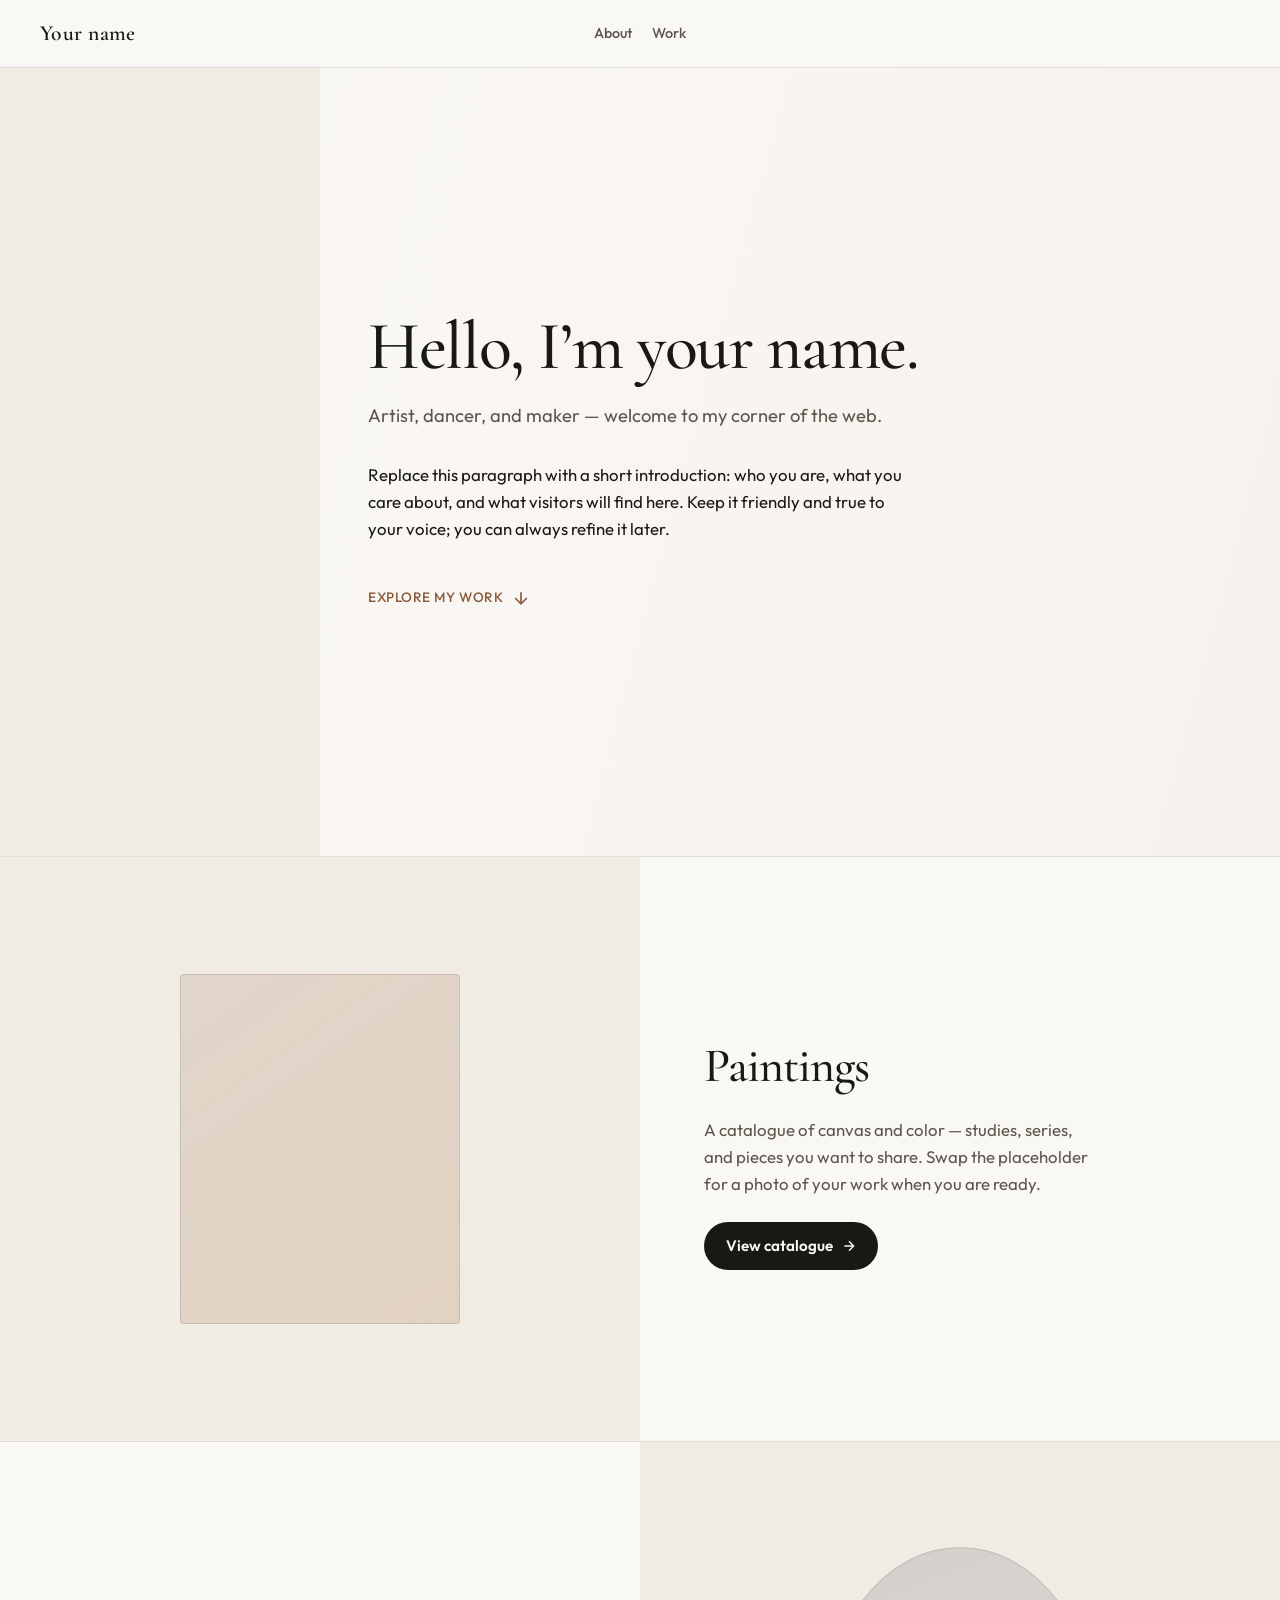
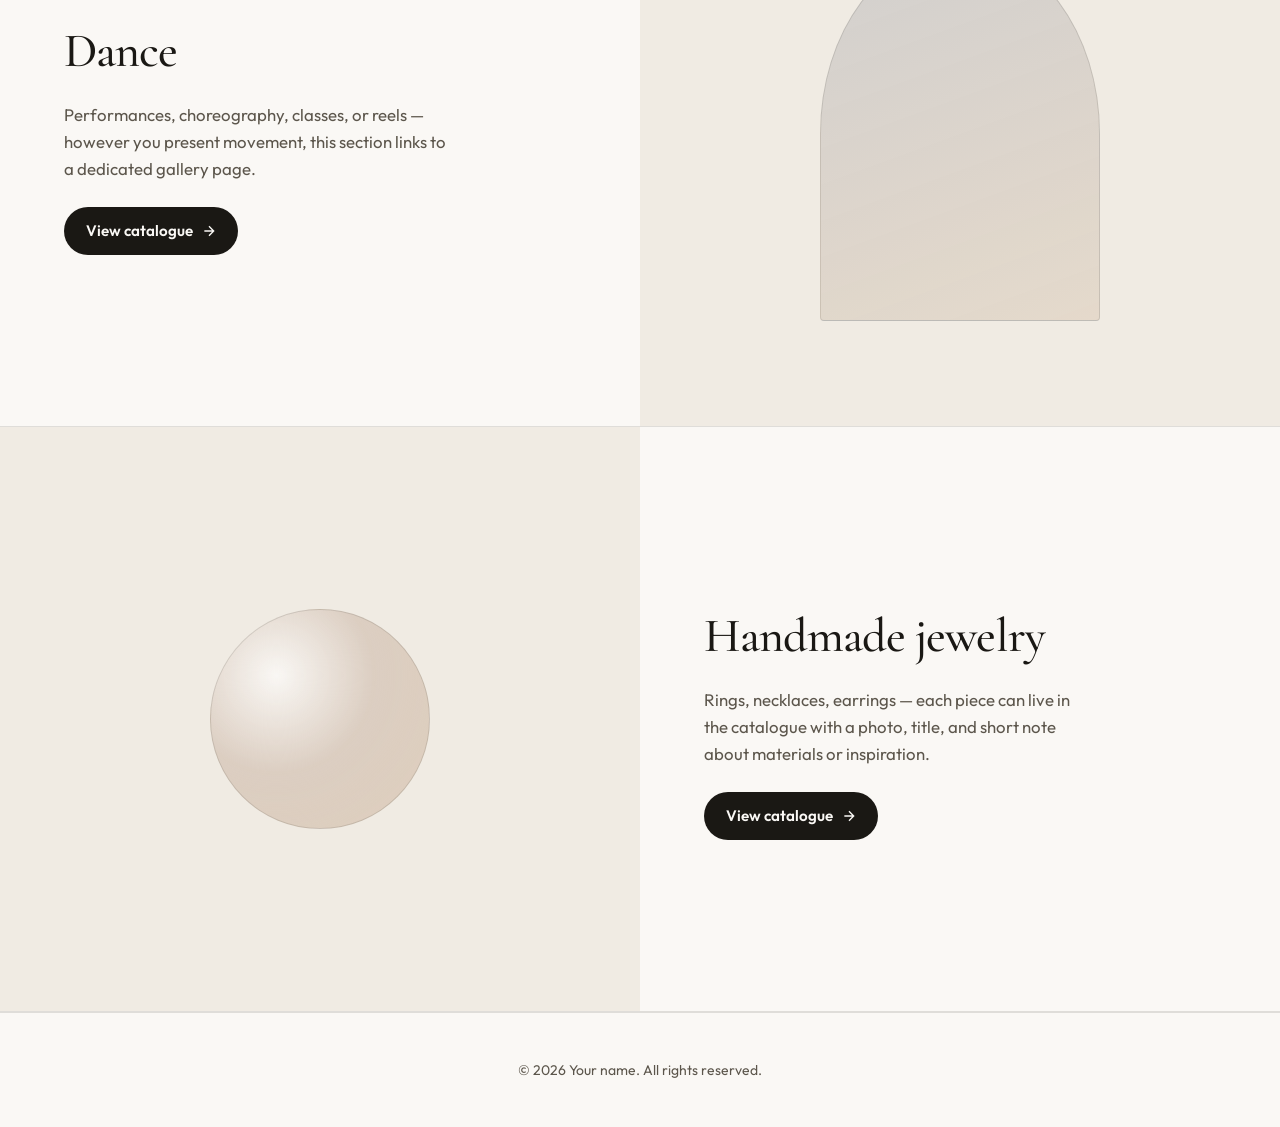
==== index.html @ 368b68f0 "Add initial CSS styles for layout and design This commit introduces a new CSS file containing founda" ====
<!DOCTYPE html>
<html lang="en">
  <head>
    <meta charset="utf-8" />
    <meta name="viewport" content="width=device-width, initial-scale=1" />
    <title>Your name — Portfolio</title>
    <link rel="preconnect" href="https://fonts.googleapis.com" />
    <link rel="preconnect" href="https://fonts.gstatic.com" crossorigin />
    <link
      href="https://fonts.googleapis.com/css2?family=Cormorant+Garamond:ital,wght@0,500;0,600;1,500&family=Outfit:wght@400;500;600&display=swap"
      rel="stylesheet"
    />
    <link rel="stylesheet" href="css/styles.css" />
  </head>
  <body>
    <header class="site-header site-header--home">
      <a class="site-logo" href="index.html">Your name</a>
      <nav class="site-nav site-nav--center" aria-label="Page sections">
        <a href="#about">About</a>
        <a href="#work">Work</a>
      </nav>
    </header>

    <main id="top">
      <section
        id="about"
        class="hero hero--split"
        aria-labelledby="hero-heading"
        style="
          --about-bg-quarter: url('images/about-quarter.png');
          --about-bg-main: url('images/about-main.jpg');
        "
      >
        <div class="hero__pane hero__pane--quarter" aria-hidden="true"></div>
        <div class="hero__pane hero__pane--main">
          <div class="hero__inner">
            <h1 id="hero-heading">Hello, I’m <span>your name</span>.</h1>
            <p class="tagline">
              Artist, dancer, and maker — welcome to my corner of the web.
            </p>
            <p class="about">
              Replace this paragraph with a short introduction: who you are, what
              you care about, and what visitors will find here. Keep it friendly
              and true to your voice; you can always refine it later.
            </p>
            <a class="scroll-hint" href="#work">
              Explore my work
              <svg viewBox="0 0 24 24" fill="none" stroke="currentColor" stroke-width="2" aria-hidden="true">
                <path d="M12 5v14M5 12l7 7 7-7" />
              </svg>
              <span class="sr-only">Scroll to work sections</span>
            </a>
          </div>
        </div>
      </section>

      <div id="work" class="work-sections">
        <section id="paintings" class="work-block work-block--paintings" aria-labelledby="paintings-heading">
          <div class="work-block__visual" aria-hidden="true">
            <div class="work-block__visual-inner">
              <div class="work-block__placeholder"></div>
            </div>
          </div>
          <div class="work-block__content">
            <h2 id="paintings-heading">Paintings</h2>
            <p>
              A catalogue of canvas and color — studies, series, and pieces you
              want to share. Swap the placeholder for a photo of your work when
              you are ready.
            </p>
            <a class="btn" href="paintings.html">
              View catalogue
              <svg viewBox="0 0 24 24" fill="none" stroke="currentColor" stroke-width="2" aria-hidden="true">
                <path d="M5 12h14M12 5l7 7-7 7" />
              </svg>
            </a>
          </div>
        </section>

        <section id="dance" class="work-block work-block--dance" aria-labelledby="dance-heading">
          <div class="work-block__visual" aria-hidden="true">
            <div class="work-block__visual-inner">
              <div class="work-block__placeholder"></div>
            </div>
          </div>
          <div class="work-block__content">
            <h2 id="dance-heading">Dance</h2>
            <p>
              Performances, choreography, classes, or reels — however you
              present movement, this section links to a dedicated gallery page.
            </p>
            <a class="btn" href="dance.html">
              View catalogue
              <svg viewBox="0 0 24 24" fill="none" stroke="currentColor" stroke-width="2" aria-hidden="true">
                <path d="M5 12h14M12 5l7 7-7 7" />
              </svg>
            </a>
          </div>
        </section>

        <section id="jewelry" class="work-block work-block--jewelry" aria-labelledby="jewelry-heading">
          <div class="work-block__visual" aria-hidden="true">
            <div class="work-block__visual-inner">
              <div class="work-block__placeholder"></div>
            </div>
          </div>
          <div class="work-block__content">
            <h2 id="jewelry-heading">Handmade jewelry</h2>
            <p>
              Rings, necklaces, earrings — each piece can live in the catalogue
              with a photo, title, and short note about materials or inspiration.
            </p>
            <a class="btn" href="jewelry.html">
              View catalogue
              <svg viewBox="0 0 24 24" fill="none" stroke="currentColor" stroke-width="2" aria-hidden="true">
                <path d="M5 12h14M12 5l7 7-7 7" />
              </svg>
            </a>
          </div>
        </section>
      </div>
    </main>

    <footer class="site-footer">
      <p>© <span id="year"></span> Your name. All rights reserved.</p>
    </footer>
    <script>
      document.getElementById("year").textContent = new Date().getFullYear();
    </script>
  </body>
</html>
---- css/styles.css ----
/* Shared presentation + catalogue styles */

:root {
  --bg: #faf8f5;
  --bg-alt: #f0ebe3;
  --ink: #1a1814;
  --ink-muted: #5c564c;
  --accent: #8b5a3c;
  --accent-soft: #c4a484;
  --line: rgba(26, 24, 20, 0.12);
  --font-display: "Cormorant Garamond", Georgia, serif;
  --font-body: "Outfit", system-ui, sans-serif;
  --space: clamp(1rem, 4vw, 2.5rem);
  --max: 72rem;
}

*,
*::before,
*::after {
  box-sizing: border-box;
}

html {
  scroll-behavior: smooth;
}

body {
  margin: 0;
  font-family: var(--font-body);
  font-size: 1.05rem;
  line-height: 1.6;
  color: var(--ink);
  background: var(--bg);
}

img {
  max-width: 100%;
  height: auto;
  display: block;
}

a {
  color: var(--accent);
  text-decoration: none;
}

a:hover {
  text-decoration: underline;
  text-underline-offset: 0.2em;
}

.sr-only {
  position: absolute;
  width: 1px;
  height: 1px;
  padding: 0;
  margin: -1px;
  overflow: hidden;
  clip: rect(0, 0, 0, 0);
  white-space: nowrap;
  border: 0;
}

/* ——— Site header ——— */
.site-header {
  position: fixed;
  top: 0;
  left: 0;
  right: 0;
  z-index: 100;
  display: flex;
  align-items: center;
  justify-content: space-between;
  padding: 1rem var(--space);
  background: rgba(250, 248, 245, 0.85);
  backdrop-filter: blur(10px);
  border-bottom: 1px solid var(--line);
}

.site-header--home {
  justify-content: flex-start;
}

.site-nav--center {
  position: absolute;
  left: 50%;
  transform: translateX(-50%);
  justify-content: center;
}

@media (max-width: 520px) {
  .site-header--home {
    flex-direction: column;
    align-items: stretch;
    gap: 0.65rem;
    padding-top: 0.85rem;
    padding-bottom: 0.85rem;
  }

  .site-header--home .site-nav--center {
    position: static;
    transform: none;
    justify-content: center;
    order: 1;
  }

  .site-header--home .site-logo {
    order: 0;
    text-align: center;
  }
}

.site-logo {
  font-family: var(--font-display);
  font-size: 1.35rem;
  font-weight: 600;
  letter-spacing: 0.02em;
  color: var(--ink);
  text-decoration: none;
}

.site-logo:hover {
  color: var(--accent);
  text-decoration: none;
}

.site-nav {
  display: flex;
  gap: 1.25rem;
  flex-wrap: wrap;
  justify-content: flex-end;
}

.site-nav a {
  font-size: 0.9rem;
  font-weight: 500;
  color: var(--ink-muted);
  text-decoration: none;
}

.site-nav a:hover {
  color: var(--accent);
  text-decoration: none;
}

#about,
#work,
#paintings,
#dance,
#jewelry {
  scroll-margin-top: 5rem;
}

/* ——— Home hero ——— */
main {
  padding-top: 4rem;
}

.hero {
  min-height: 88vh;
  display: flex;
  flex-direction: column;
  justify-content: center;
  padding: var(--space);
  max-width: var(--max);
  margin: 0 auto;
}

/* About: ¼ + ¾ split with two background images (paths set on section via --about-bg-*) */
.hero--split {
  --about-bg-quarter: none;
  --about-bg-main: none;
  max-width: none;
  margin: 0;
  padding: 0;
  min-height: 88vh;
  display: grid;
  grid-template-columns: minmax(0, 1fr) minmax(0, 3fr);
  align-items: stretch;
}

.hero__pane--quarter {
  min-height: 12rem;
  background-color: var(--bg-alt);
  background-image: var(--about-bg-quarter);
  background-size: cover;
  background-position: center;
  background-repeat: no-repeat;
}

.hero__pane--main {
  position: relative;
  min-height: 12rem;
  display: flex;
  flex-direction: column;
  justify-content: center;
  background-color: var(--bg-alt);
  background-image: var(--about-bg-main);
  background-size: cover;
  background-position: center;
  background-repeat: no-repeat;
}

.hero__pane--main::before {
  content: "";
  position: absolute;
  inset: 0;
  background: linear-gradient(
    105deg,
    rgba(250, 248, 245, 0.92) 0%,
    rgba(250, 248, 245, 0.78) 45%,
    rgba(250, 248, 245, 0.55) 100%
  );
  pointer-events: none;
}

.hero__inner {
  position: relative;
  z-index: 1;
  padding: var(--space);
  padding-left: clamp(1.25rem, 4vw, 3rem);
  padding-right: var(--space);
  max-width: 40rem;
}

.hero--split .scroll-hint {
  color: var(--accent);
}

@media (max-width: 768px) {
  .hero--split {
    grid-template-columns: 1fr;
    grid-template-rows: minmax(22vh, 200px) minmax(60vh, auto);
    min-height: auto;
  }

  .hero__pane--quarter {
    min-height: 25vh;
  }

  .hero__inner {
    padding: var(--space);
    max-width: none;
  }

  .hero__pane--main::before {
    background: rgba(250, 248, 245, 0.82);
  }
}

.hero h1 {
  font-family: var(--font-display);
  font-size: clamp(2.5rem, 8vw, 4.25rem);
  font-weight: 500;
  line-height: 1.1;
  margin: 0 0 1rem;
  letter-spacing: -0.02em;
}

.hero .tagline {
  font-size: 1.15rem;
  color: var(--ink-muted);
  max-width: 28em;
  margin: 0 0 2rem;
}

.hero .about {
  max-width: 36em;
  margin: 0 0 2.5rem;
}

.scroll-hint {
  display: inline-flex;
  align-items: center;
  gap: 0.5rem;
  font-size: 0.85rem;
  font-weight: 500;
  color: var(--accent);
  text-decoration: none;
  letter-spacing: 0.04em;
  text-transform: uppercase;
}

.scroll-hint:hover {
  text-decoration: none;
  color: var(--ink);
}

.scroll-hint svg {
  width: 1.25rem;
  height: 1.25rem;
  animation: nudge 2s ease-in-out infinite;
}

@keyframes nudge {
  0%,
  100% {
    transform: translateY(0);
  }
  50% {
    transform: translateY(4px);
  }
}

/* ——— Work sections (home) ——— */
.work-sections {
  border-top: 1px solid var(--line);
}

.work-block {
  display: grid;
  grid-template-columns: 1fr;
  min-height: 72vh;
  border-bottom: 1px solid var(--line);
}

@media (min-width: 768px) {
  .work-block {
    grid-template-columns: 1fr 1fr;
    min-height: 65vh;
  }

  .work-block:nth-child(even) .work-block__visual {
    order: 2;
  }
}

.work-block__visual {
  position: relative;
  min-height: 280px;
  background: var(--bg-alt);
}

.work-block__visual-inner {
  position: absolute;
  inset: 0;
  display: flex;
  align-items: center;
  justify-content: center;
  padding: 2rem;
}

.work-block__placeholder {
  width: min(280px, 80%);
  aspect-ratio: 4 / 5;
  border-radius: 4px;
  background: linear-gradient(
    145deg,
    rgba(139, 90, 60, 0.15) 0%,
    rgba(196, 164, 132, 0.35) 100%
  );
  border: 1px solid var(--line);
}

.work-block--dance .work-block__placeholder {
  aspect-ratio: 3 / 4;
  border-radius: 50% 50% 4px 4px;
  background: linear-gradient(
    160deg,
    rgba(90, 100, 120, 0.2) 0%,
    rgba(196, 164, 132, 0.25) 100%
  );
}

.work-block--jewelry .work-block__placeholder {
  aspect-ratio: 1;
  border-radius: 50%;
  max-width: 220px;
  background: radial-gradient(
    circle at 30% 30%,
    rgba(255, 255, 255, 0.6) 0%,
    rgba(139, 90, 60, 0.2) 45%,
    rgba(196, 164, 132, 0.4) 100%
  );
}

.work-block__content {
  display: flex;
  flex-direction: column;
  justify-content: center;
  padding: clamp(2rem, 5vw, 4rem);
  max-width: 32rem;
}

.work-block__content h2 {
  font-family: var(--font-display);
  font-size: clamp(2rem, 5vw, 3rem);
  font-weight: 500;
  margin: 0 0 0.75rem;
  letter-spacing: -0.02em;
}

.work-block__content p {
  color: var(--ink-muted);
  margin: 0 0 1.5rem;
}

.btn {
  display: inline-flex;
  align-items: center;
  gap: 0.5rem;
  align-self: flex-start;
  padding: 0.75rem 1.35rem;
  font-family: var(--font-body);
  font-size: 0.95rem;
  font-weight: 600;
  color: var(--bg);
  background: var(--ink);
  border: none;
  border-radius: 999px;
  text-decoration: none;
  cursor: pointer;
  transition: background 0.2s, transform 0.15s;
}

.btn:hover {
  background: var(--accent);
  text-decoration: none;
  transform: translateY(-1px);
}

.btn svg {
  width: 1rem;
  height: 1rem;
}

/* ——— Page footer ——— */
.site-footer {
  padding: 2rem var(--space);
  text-align: center;
  font-size: 0.875rem;
  color: var(--ink-muted);
  border-top: 1px solid var(--line);
}

/* ——— Catalogue pages ——— */
.catalogue-main {
  padding: 5rem var(--space) 3rem;
  max-width: var(--max);
  margin: 0 auto;
}

.back-row {
  margin-bottom: 2rem;
}

.back-link {
  display: inline-flex;
  align-items: center;
  gap: 0.4rem;
  font-size: 0.9rem;
  font-weight: 500;
  color: var(--ink-muted);
  text-decoration: none;
}

.back-link:hover {
  color: var(--accent);
  text-decoration: none;
}

.catalogue-header h1 {
  font-family: var(--font-display);
  font-size: clamp(2rem, 5vw, 3.25rem);
  font-weight: 500;
  margin: 0 0 0.75rem;
}

.catalogue-header p {
  max-width: 40em;
  color: var(--ink-muted);
  margin: 0 0 2.5rem;
}

.catalogue-header code {
  font-size: 0.88em;
  font-family: ui-monospace, monospace;
  background: var(--bg-alt);
  padding: 0.12em 0.4em;
  border-radius: 4px;
  border: 1px solid var(--line);
}

.catalogue-grid {
  display: grid;
  grid-template-columns: repeat(auto-fill, minmax(260px, 1fr));
  gap: 1.75rem;
}

.catalogue-card {
  background: var(--bg-alt);
  border-radius: 8px;
  overflow: hidden;
  border: 1px solid var(--line);
  transition: box-shadow 0.2s, transform 0.2s;
}

.catalogue-card:hover {
  box-shadow: 0 12px 40px rgba(26, 24, 20, 0.08);
  transform: translateY(-2px);
}

.catalogue-card__image {
  aspect-ratio: 4 / 3;
  background: linear-gradient(
    120deg,
    rgba(139, 90, 60, 0.12) 0%,
    rgba(240, 235, 227, 1) 100%
  );
  display: flex;
  align-items: center;
  justify-content: center;
  color: var(--ink-muted);
  font-size: 0.85rem;
}

.catalogue-card__body {
  padding: 1.25rem 1.35rem 1.5rem;
}

.catalogue-card__body h2 {
  font-family: var(--font-display);
  font-size: 1.35rem;
  font-weight: 600;
  margin: 0 0 0.35rem;
}

.catalogue-card__body p {
  font-size: 0.92rem;
  color: var(--ink-muted);
  margin: 0;
}
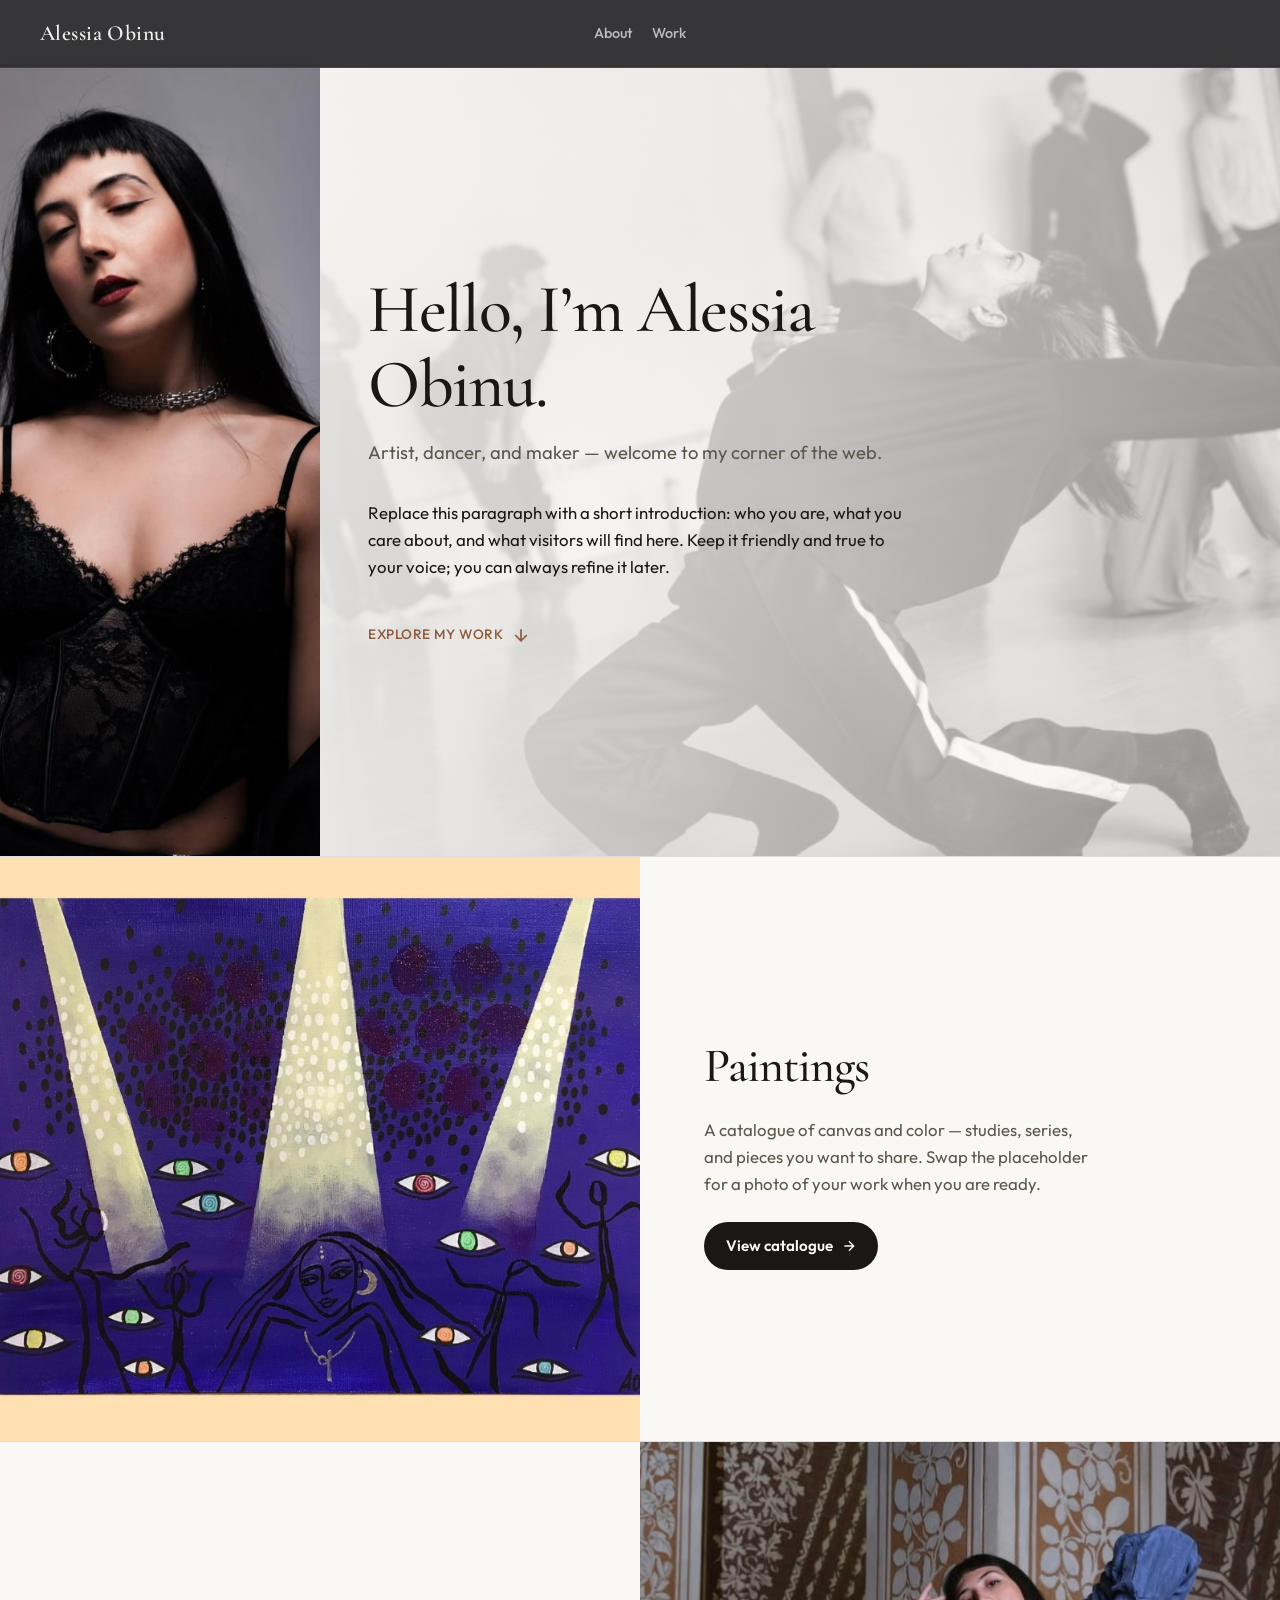
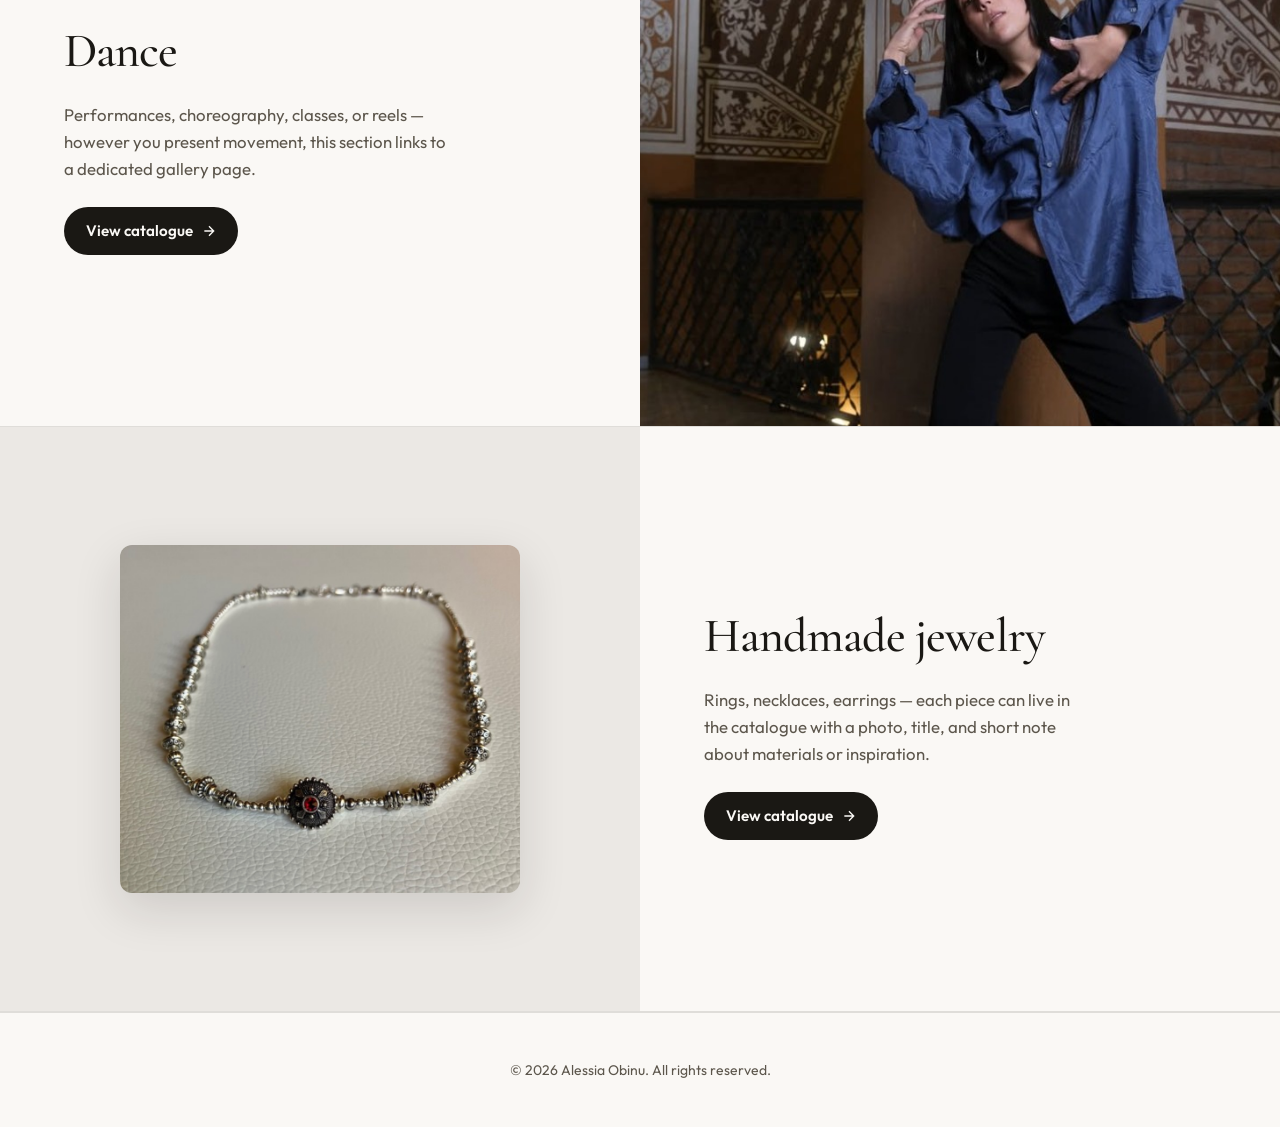
==== commit bcc079ad: "Build Alessia Obinu portfolio: About split hero, work imagery, dark header - Add split About section" ====
--- a/index.html
+++ b/index.html
@@ -3,7 +3,7 @@
   <head>
     <meta charset="utf-8" />
     <meta name="viewport" content="width=device-width, initial-scale=1" />
-    <title>Your name — Portfolio</title>
+    <title>Alessia Obinu — Portfolio</title>
     <link rel="preconnect" href="https://fonts.googleapis.com" />
     <link rel="preconnect" href="https://fonts.gstatic.com" crossorigin />
     <link
@@ -14,7 +14,7 @@
   </head>
   <body>
     <header class="site-header site-header--home">
-      <a class="site-logo" href="index.html">Your name</a>
+      <a class="site-logo" href="index.html">Alessia Obinu</a>
       <nav class="site-nav site-nav--center" aria-label="Page sections">
         <a href="#about">About</a>
         <a href="#work">Work</a>
@@ -22,19 +22,11 @@
     </header>
 
     <main id="top">
-      <section
-        id="about"
-        class="hero hero--split"
-        aria-labelledby="hero-heading"
-        style="
-          --about-bg-quarter: url('images/about-quarter.png');
-          --about-bg-main: url('images/about-main.jpg');
-        "
-      >
+      <section id="about" class="hero hero--split" aria-labelledby="hero-heading">
         <div class="hero__pane hero__pane--quarter" aria-hidden="true"></div>
         <div class="hero__pane hero__pane--main">
           <div class="hero__inner">
-            <h1 id="hero-heading">Hello, I’m <span>your name</span>.</h1>
+            <h1 id="hero-heading">Hello, I’m <span>Alessia Obinu</span>.</h1>
             <p class="tagline">
               Artist, dancer, and maker — welcome to my corner of the web.
             </p>
@@ -58,7 +50,12 @@
         <section id="paintings" class="work-block work-block--paintings" aria-labelledby="paintings-heading">
           <div class="work-block__visual" aria-hidden="true">
             <div class="work-block__visual-inner">
-              <div class="work-block__placeholder"></div>
+              <img
+                class="work-block__photo"
+                src="images/work-paintings.png"
+                alt=""
+                decoding="async"
+              />
             </div>
           </div>
           <div class="work-block__content">
@@ -80,7 +77,12 @@
         <section id="dance" class="work-block work-block--dance" aria-labelledby="dance-heading">
           <div class="work-block__visual" aria-hidden="true">
             <div class="work-block__visual-inner">
-              <div class="work-block__placeholder"></div>
+              <img
+                class="work-block__photo"
+                src="images/work-dance.png"
+                alt=""
+                decoding="async"
+              />
             </div>
           </div>
           <div class="work-block__content">
@@ -101,7 +103,12 @@
         <section id="jewelry" class="work-block work-block--jewelry" aria-labelledby="jewelry-heading">
           <div class="work-block__visual" aria-hidden="true">
             <div class="work-block__visual-inner">
-              <div class="work-block__placeholder"></div>
+              <img
+                class="work-block__photo"
+                src="images/work-jewelry.png"
+                alt=""
+                decoding="async"
+              />
             </div>
           </div>
           <div class="work-block__content">
@@ -122,7 +129,7 @@
     </main>
 
     <footer class="site-footer">
-      <p>© <span id="year"></span> Your name. All rights reserved.</p>
+      <p>© <span id="year"></span> Alessia Obinu. All rights reserved.</p>
     </footer>
     <script>
       document.getElementById("year").textContent = new Date().getFullYear();
--- a/css/styles.css
+++ b/css/styles.css
@@ -72,9 +72,9 @@
   align-items: center;
   justify-content: space-between;
   padding: 1rem var(--space);
-  background: rgba(250, 248, 245, 0.85);
-  backdrop-filter: blur(10px);
-  border-bottom: 1px solid var(--line);
+  background: rgba(42, 42, 44, 0.94);
+  backdrop-filter: blur(12px);
+  border-bottom: 1px solid rgba(255, 255, 255, 0.08);
 }
 
 .site-header--home {
@@ -124,6 +124,15 @@
   text-decoration: none;
 }
 
+.site-header .site-logo {
+  color: #f2f1ee;
+}
+
+.site-header .site-logo:hover {
+  color: var(--accent-soft);
+  text-decoration: none;
+}
+
 .site-nav {
   display: flex;
   gap: 1.25rem;
@@ -140,6 +149,15 @@
 
 .site-nav a:hover {
   color: var(--accent);
+  text-decoration: none;
+}
+
+.site-header .site-nav a {
+  color: rgba(242, 241, 238, 0.72);
+}
+
+.site-header .site-nav a:hover {
+  color: #faf8f5;
   text-decoration: none;
 }
 
@@ -168,8 +186,9 @@
 
 /* About: ¼ + ¾ split with two background images (paths set on section via --about-bg-*) */
 .hero--split {
-  --about-bg-quarter: none;
-  --about-bg-main: none;
+  /* Paths relative to this file (css/styles.css), not index.html */
+  --about-bg-quarter: url("../images/about-quarter.png");
+  --about-bg-main: url("../images/about-main.png");
   max-width: none;
   margin: 0;
   padding: 0;
@@ -338,6 +357,66 @@
   align-items: center;
   justify-content: center;
   padding: 2rem;
+}
+
+.work-block--paintings .work-block__visual-inner {
+  padding: 0;
+}
+
+.work-block__photo {
+  display: block;
+  max-width: min(100%, 420px);
+  max-height: min(75vh, 560px);
+  width: auto;
+  height: auto;
+  object-fit: contain;
+  border-radius: 4px;
+  box-shadow: 0 12px 40px rgba(26, 24, 20, 0.12);
+}
+
+.work-block--paintings .work-block__photo {
+  width: 100%;
+  height: 100%;
+  max-width: none;
+  max-height: none;
+  object-fit: cover;
+  object-position: center;
+  border-radius: 0;
+  box-shadow: none;
+}
+
+.work-block--dance .work-block__visual-inner {
+  padding: 0;
+}
+
+.work-block--dance .work-block__photo {
+  width: 100%;
+  height: 100%;
+  max-width: none;
+  max-height: none;
+  object-fit: cover;
+  object-position: center;
+  border-radius: 0;
+  box-shadow: none;
+}
+
+.work-block--jewelry .work-block__visual {
+  background: #ebe8e4;
+}
+
+.work-block--jewelry .work-block__visual-inner {
+  padding: clamp(1.25rem, 4vw, 2.5rem);
+}
+
+.work-block--jewelry .work-block__photo {
+  width: auto;
+  height: auto;
+  max-width: min(92%, 400px);
+  max-height: min(70vh, 440px);
+  object-fit: contain;
+  object-position: center;
+  border-radius: 12px;
+  box-shadow: 0 16px 48px rgba(26, 24, 20, 0.14);
 }
 
 .work-block__placeholder {
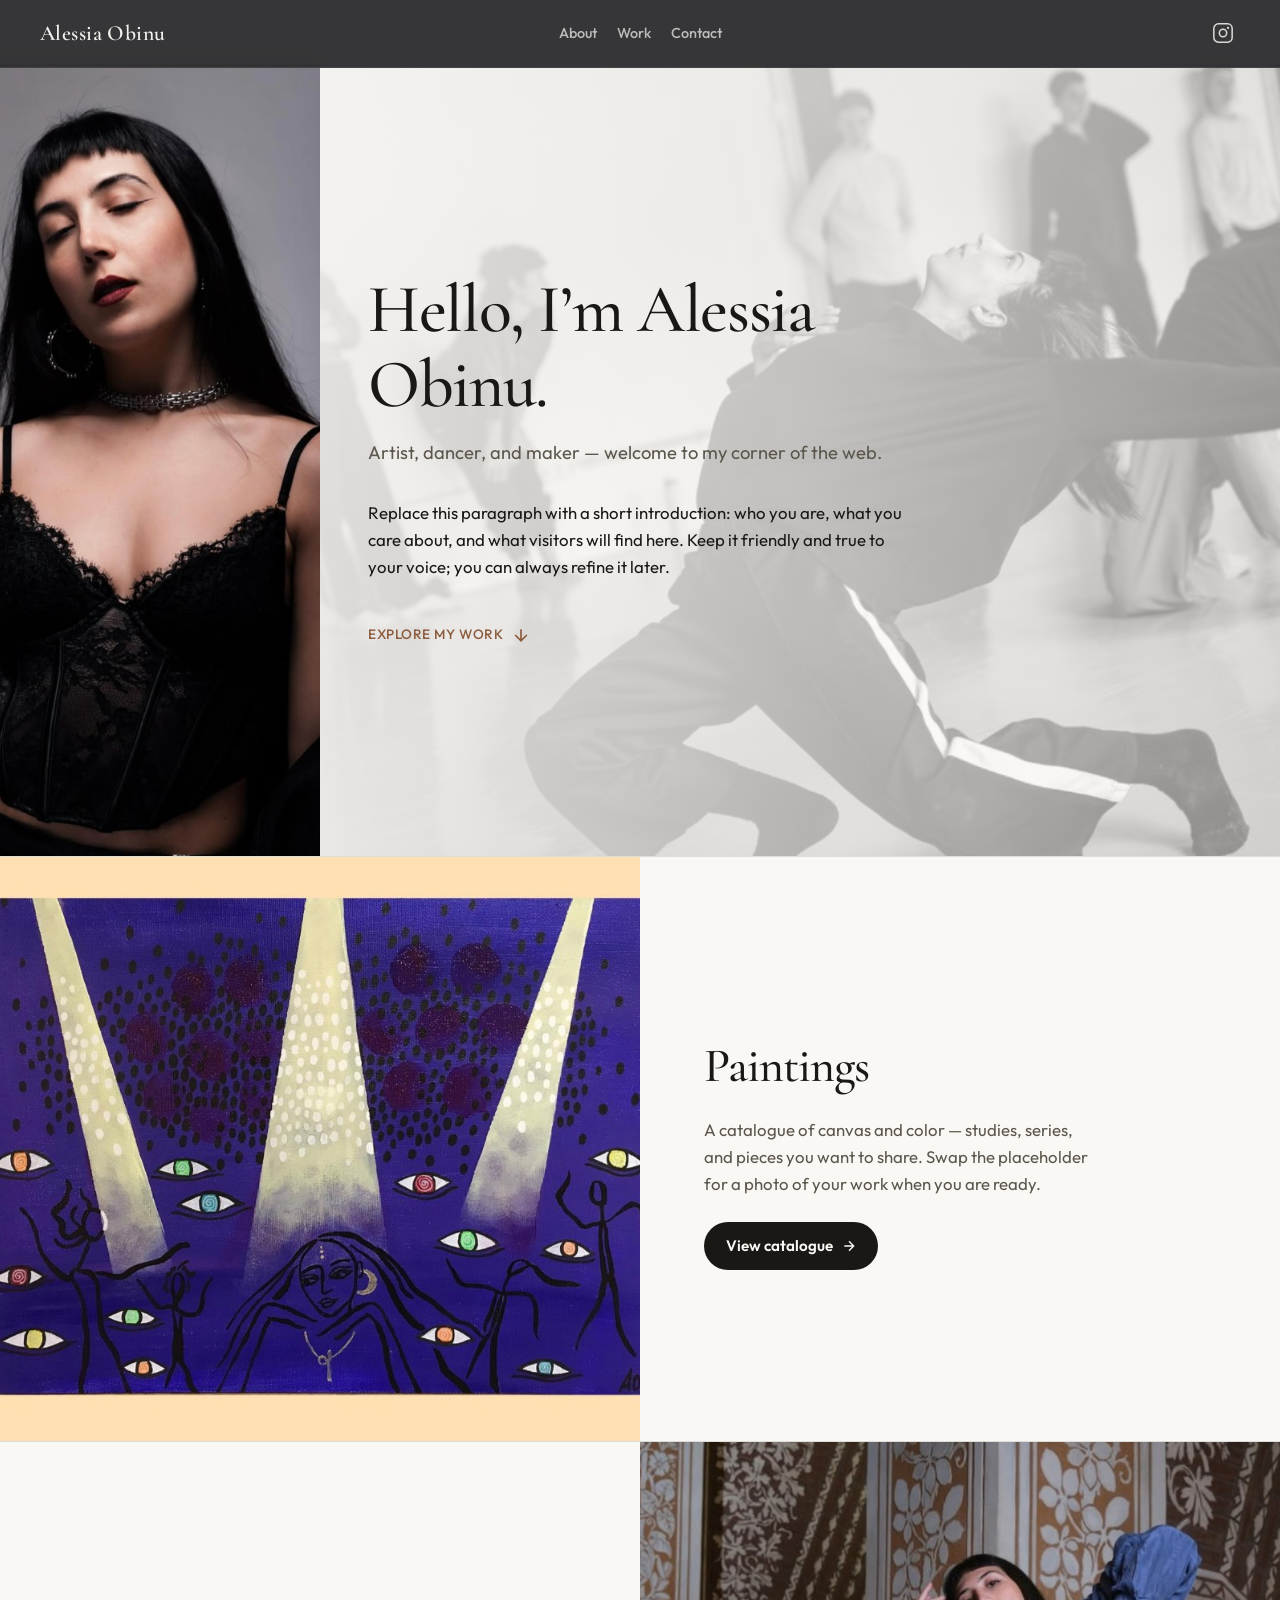
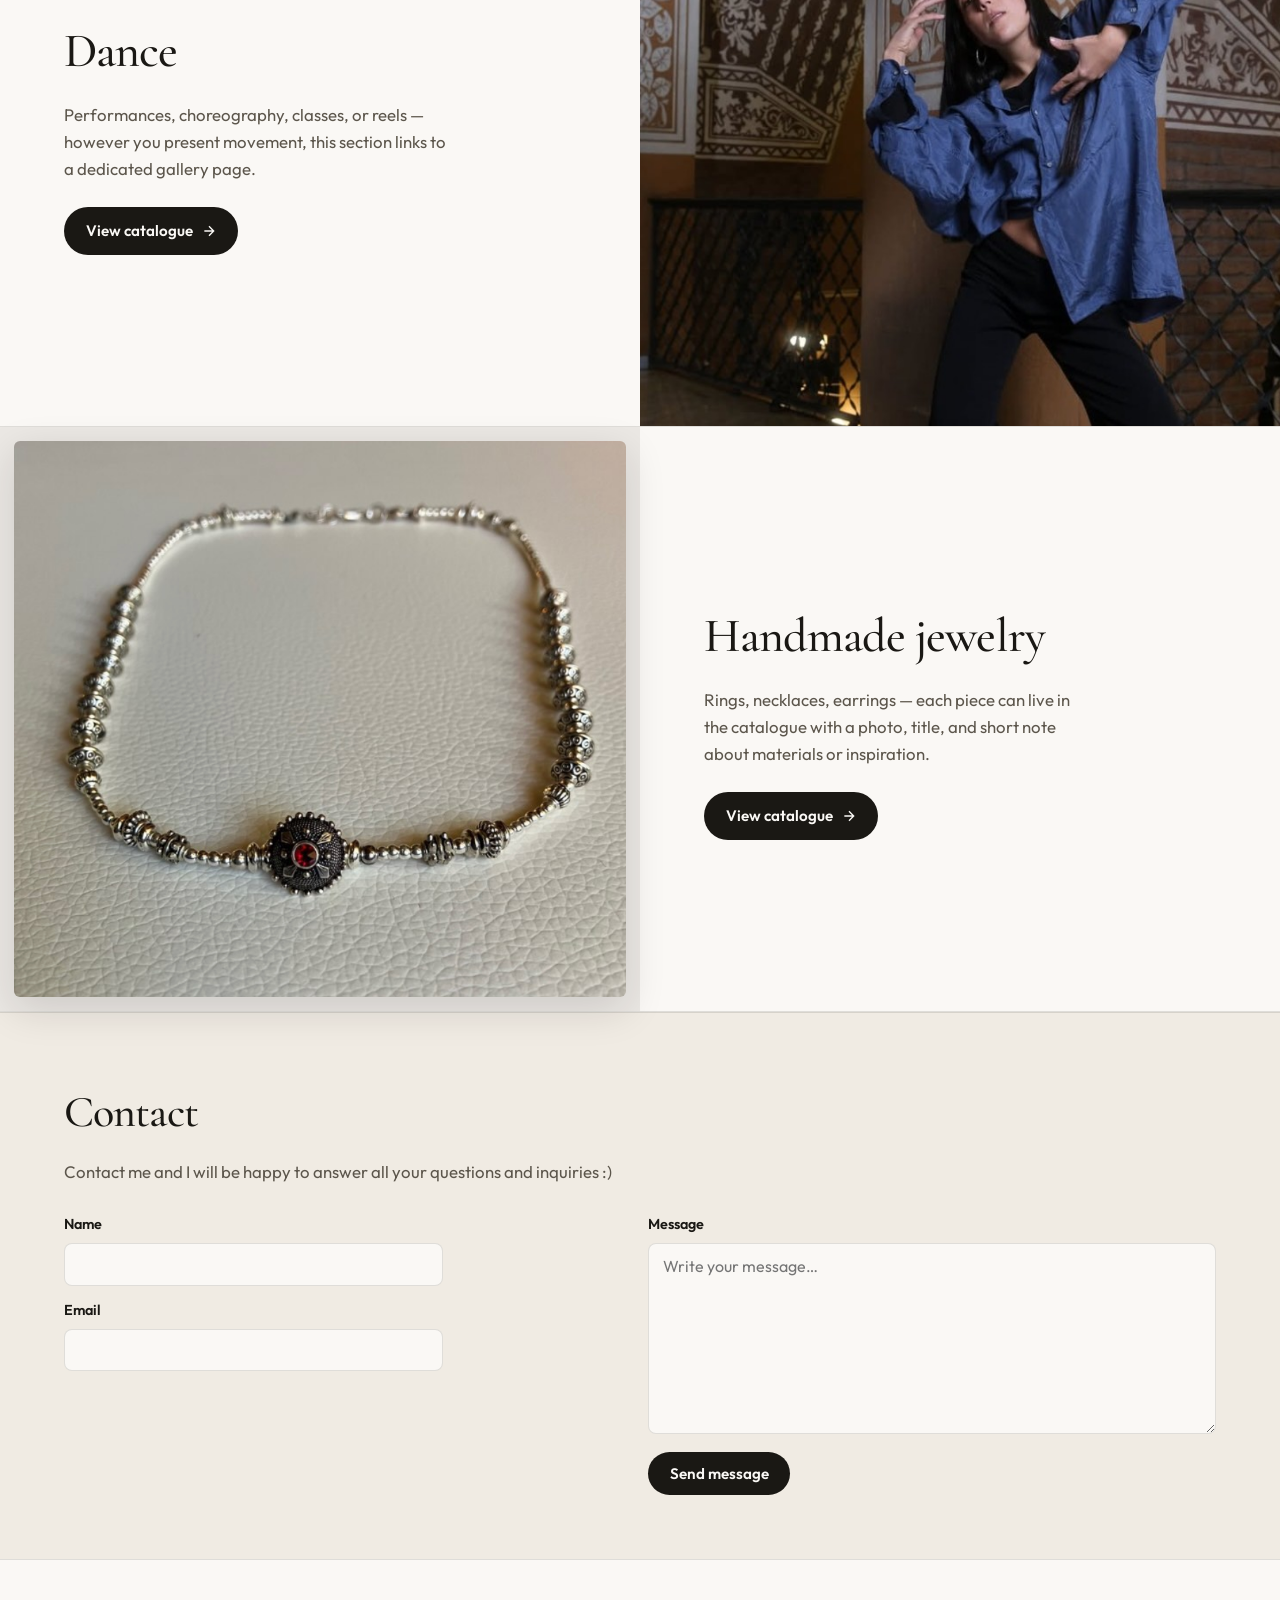
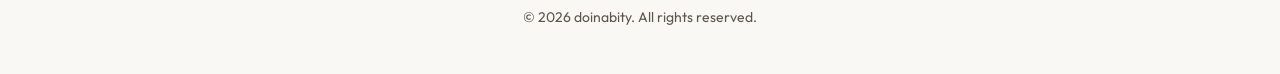
==== commit 26096d8e: "Polish portfolio: contact form layout, Instagram link, mobile About crop - Widen contact section; na" ====
--- a/index.html
+++ b/index.html
@@ -18,7 +18,21 @@
       <nav class="site-nav site-nav--center" aria-label="Page sections">
         <a href="#about">About</a>
         <a href="#work">Work</a>
+        <a href="#contact">Contact</a>
       </nav>
+      <a
+        class="site-header__instagram"
+        href="https://www.instagram.com/ale_obins/"
+        target="_blank"
+        rel="noopener noreferrer"
+        aria-label="Instagram — @ale_obins"
+      >
+        <svg xmlns="http://www.w3.org/2000/svg" width="22" height="22" viewBox="0 0 24 24" fill="none" stroke="currentColor" stroke-width="1.65" stroke-linecap="round" stroke-linejoin="round" aria-hidden="true">
+          <rect x="2" y="2" width="20" height="20" rx="5" ry="5" />
+          <circle cx="12" cy="12" r="4" />
+          <circle cx="17.5" cy="6.5" r="1.25" fill="currentColor" stroke="none" />
+        </svg>
+      </a>
     </header>
 
     <main id="top">
@@ -126,13 +140,85 @@
           </div>
         </section>
       </div>
+
+      <section id="contact" class="contact-section" aria-labelledby="contact-heading">
+        <div class="contact-section__inner">
+          <h2 id="contact-heading">Contact</h2>
+          <p class="contact-section__lead">
+            Contact me and I will be happy to answer all your questions and inquiries :)
+          </p>
+          <p id="contact-sent" class="contact-section__notice" hidden>
+            Thanks — your message was sent.
+          </p>
+          <form
+            class="contact-form"
+            action="https://formsubmit.co/alessiaobinu3@gmail.com"
+            method="POST"
+          >
+            <input type="hidden" name="_subject" value="Message from portfolio site" />
+            <input type="hidden" name="_next" id="contact-form-next" value="" />
+            <input type="hidden" name="_template" value="table" />
+            <p class="contact-form__hp" aria-hidden="true">
+              <label>
+                Do not fill this in
+                <input type="text" name="_gotcha" tabindex="-1" autocomplete="off" />
+              </label>
+            </p>
+            <div class="contact-form__layout">
+              <div class="contact-form__col contact-form__col--meta">
+                <div class="contact-form__field">
+                  <label for="contact-name">Name</label>
+                  <input id="contact-name" name="name" type="text" required autocomplete="name" />
+                </div>
+                <div class="contact-form__field">
+                  <label for="contact-email">Email</label>
+                  <input
+                    id="contact-email"
+                    name="email"
+                    type="email"
+                    required
+                    autocomplete="email"
+                    inputmode="email"
+                  />
+                </div>
+              </div>
+              <div class="contact-form__col contact-form__col--message">
+                <div class="contact-form__field contact-form__field--grow">
+                  <label for="contact-message">Message</label>
+                  <textarea
+                    id="contact-message"
+                    name="message"
+                    rows="7"
+                    required
+                    placeholder="Write your message…"
+                  ></textarea>
+                </div>
+                <button class="btn contact-form__submit" type="submit">Send message</button>
+              </div>
+            </div>
+          </form>
+        </div>
+      </section>
     </main>
 
     <footer class="site-footer">
-      <p>© <span id="year"></span> Alessia Obinu. All rights reserved.</p>
+      <p>© <span id="year"></span> doinabity. All rights reserved.</p>
     </footer>
     <script>
       document.getElementById("year").textContent = new Date().getFullYear();
+      (function () {
+        var next = document.getElementById("contact-form-next");
+        if (next) {
+          var href = window.location.href.split("#")[0];
+          var sep = href.indexOf("?") >= 0 ? "&" : "?";
+          next.value = href + sep + "sent=1#contact";
+        }
+        if (new URLSearchParams(window.location.search).get("sent") === "1") {
+          var note = document.getElementById("contact-sent");
+          if (note) note.hidden = false;
+          window.history.replaceState(null, "", window.location.pathname + window.location.search);
+        }
+      })();
     </script>
   </body>
 </html>
--- a/css/styles.css
+++ b/css/styles.css
@@ -81,6 +81,41 @@
   justify-content: flex-start;
 }
 
+.site-header__tools {
+  display: flex;
+  align-items: center;
+  gap: 1rem;
+  flex-wrap: wrap;
+  justify-content: flex-end;
+}
+
+.site-header__instagram {
+  margin-left: auto;
+  display: flex;
+  align-items: center;
+  justify-content: center;
+  color: rgba(242, 241, 238, 0.88);
+  text-decoration: none;
+  z-index: 101;
+  padding: 0.4rem;
+  border-radius: 8px;
+  transition: color 0.15s ease, background 0.15s ease;
+}
+
+.site-header__instagram:hover {
+  color: #faf8f5;
+  background: rgba(255, 255, 255, 0.08);
+  text-decoration: none;
+}
+
+.site-header__instagram svg {
+  display: block;
+}
+
+.site-header__tools .site-header__instagram {
+  margin-left: 0;
+}
+
 .site-nav--center {
   position: absolute;
   left: 50%;
@@ -108,6 +143,12 @@
     order: 0;
     text-align: center;
   }
+
+  .site-header--home .site-header__instagram {
+    order: 2;
+    margin-left: 0;
+    align-self: center;
+  }
 }
 
 .site-logo {
@@ -165,7 +206,8 @@
 #work,
 #paintings,
 #dance,
-#jewelry {
+#jewelry,
+#contact {
   scroll-margin-top: 5rem;
 }
 
@@ -255,6 +297,9 @@
 
   .hero__pane--quarter {
     min-height: 25vh;
+    /* Show the top half of the portrait in the mobile strip (wide, short area) */
+    background-size: auto 200%;
+    background-position: center top;
   }
 
   .hero__inner {
@@ -405,18 +450,23 @@
 }
 
 .work-block--jewelry .work-block__visual-inner {
-  padding: clamp(1.25rem, 4vw, 2.5rem);
+  flex-direction: column;
+  align-items: stretch;
+  justify-content: stretch;
+  padding: clamp(0.4rem, 1.5vw, 0.85rem);
+  box-sizing: border-box;
 }
 
 .work-block--jewelry .work-block__photo {
-  width: auto;
-  height: auto;
-  max-width: min(92%, 400px);
-  max-height: min(70vh, 440px);
-  object-fit: contain;
-  object-position: center;
-  border-radius: 12px;
-  box-shadow: 0 16px 48px rgba(26, 24, 20, 0.14);
+  flex: 1 1 auto;
+  width: 100%;
+  min-height: 0;
+  max-width: none;
+  max-height: none;
+  object-fit: cover;
+  object-position: center 42%;
+  border-radius: 6px;
+  box-shadow: 0 12px 40px rgba(26, 24, 20, 0.14);
 }
 
 .work-block__placeholder {
@@ -503,6 +553,162 @@
   height: 1rem;
 }
 
+/* ——— Contact ——— */
+.contact-section {
+  border-top: 1px solid var(--line);
+  background: var(--bg-alt);
+  padding: clamp(2.5rem, 6vw, 4rem) var(--space);
+}
+
+.contact-section__inner {
+  max-width: min(var(--max), 100%);
+  margin: 0 auto;
+}
+
+.contact-section h2 {
+  font-family: var(--font-display);
+  font-size: clamp(2rem, 4vw, 2.75rem);
+  font-weight: 500;
+  margin: 0 0 0.75rem;
+  letter-spacing: -0.02em;
+}
+
+.contact-section__lead {
+  color: var(--ink-muted);
+  margin: 0 0 1.75rem;
+  line-height: 1.55;
+}
+
+.contact-section__lead a {
+  color: var(--accent);
+  font-weight: 500;
+}
+
+.contact-section__notice {
+  padding: 0.85rem 1rem;
+  margin: 0 0 1.25rem;
+  font-size: 0.95rem;
+  font-weight: 500;
+  color: var(--ink);
+  background: rgba(139, 90, 60, 0.12);
+  border: 1px solid rgba(139, 90, 60, 0.25);
+  border-radius: 8px;
+}
+
+.contact-form__hp {
+  position: absolute;
+  width: 1px;
+  height: 1px;
+  padding: 0;
+  margin: -1px;
+  overflow: hidden;
+  clip: rect(0, 0, 0, 0);
+  white-space: nowrap;
+  border: 0;
+}
+
+.contact-form {
+  position: relative;
+  display: flex;
+  flex-direction: column;
+  gap: 1.25rem;
+}
+
+.contact-form__layout {
+  display: grid;
+  grid-template-columns: 1fr 1fr;
+  gap: 0.85rem 1rem;
+  align-items: stretch;
+}
+
+.contact-form__col {
+  display: flex;
+  flex-direction: column;
+  min-width: 0;
+}
+
+.contact-form__col--meta {
+  gap: 0.85rem;
+}
+
+.contact-form__col--meta .contact-form__field {
+  align-items: flex-start;
+}
+
+.contact-form__col--meta .contact-form__field input {
+  width: calc(100% * 2 / 3);
+  max-width: 100%;
+}
+
+.contact-form__col--message {
+  min-height: 100%;
+  gap: 1rem;
+}
+
+.contact-form__field {
+  display: flex;
+  flex-direction: column;
+  gap: 0.4rem;
+}
+
+.contact-form__field--grow {
+  flex: 1;
+  min-height: 0;
+  display: flex;
+  flex-direction: column;
+}
+
+.contact-form__field--grow textarea {
+  flex: 1;
+  min-height: 9.5rem;
+}
+
+.contact-form__field label {
+  font-size: 0.9rem;
+  font-weight: 600;
+  color: var(--ink);
+}
+
+.contact-form__field input,
+.contact-form__field textarea {
+  font-family: var(--font-body);
+  font-size: 1rem;
+  padding: 0.65rem 0.85rem;
+  color: var(--ink);
+  background: var(--bg);
+  border: 1px solid var(--line);
+  border-radius: 8px;
+  width: 100%;
+  transition: border-color 0.15s, box-shadow 0.15s;
+}
+
+.contact-form__field input:focus,
+.contact-form__field textarea:focus {
+  outline: none;
+  border-color: rgba(139, 90, 60, 0.45);
+  box-shadow: 0 0 0 3px rgba(139, 90, 60, 0.12);
+}
+
+.contact-form__field textarea {
+  resize: vertical;
+  line-height: 1.5;
+}
+
+.contact-form__submit {
+  margin-top: 0.15rem;
+  align-self: flex-start;
+}
+
+@media (max-width: 520px) {
+  .contact-form__layout {
+    grid-template-columns: 1fr;
+  }
+
+  .contact-form__field--grow textarea {
+    min-height: 8rem;
+  }
+}
+
 /* ——— Page footer ——— */
 .site-footer {
   padding: 2rem var(--space);
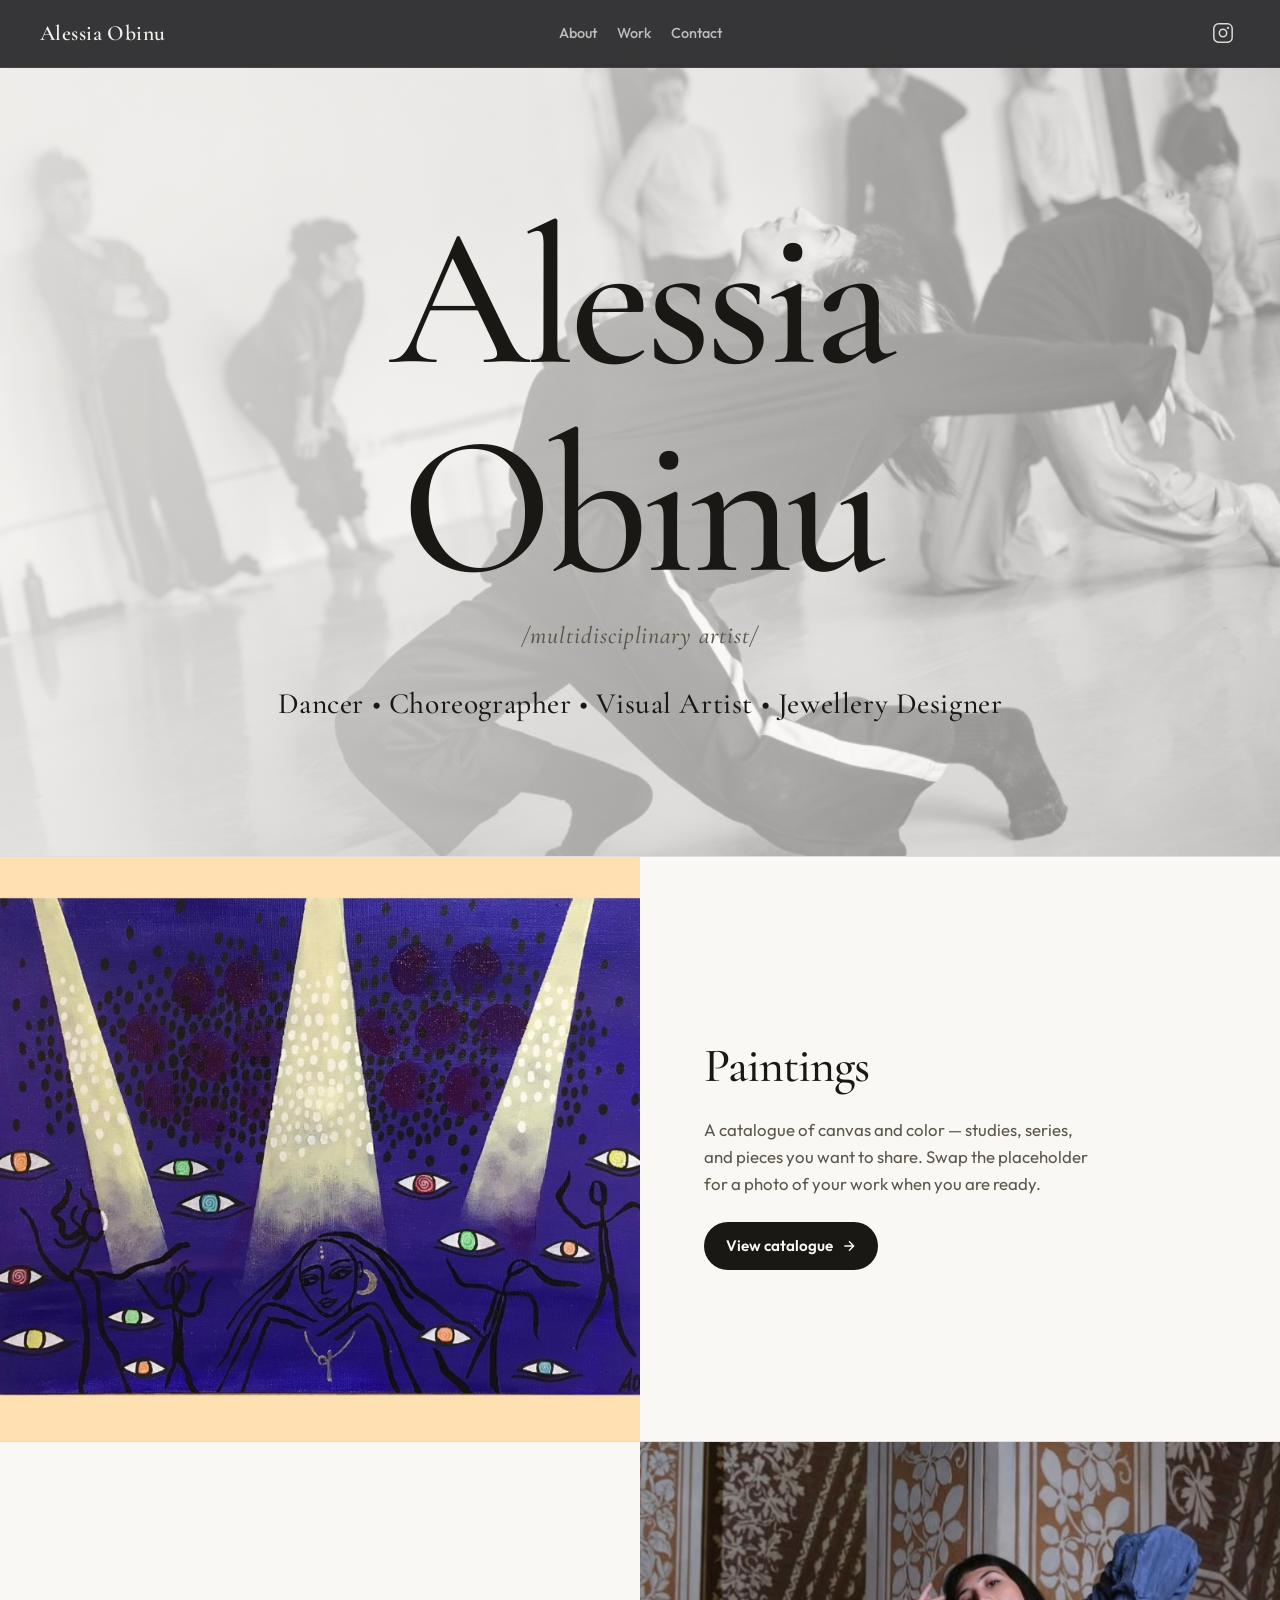
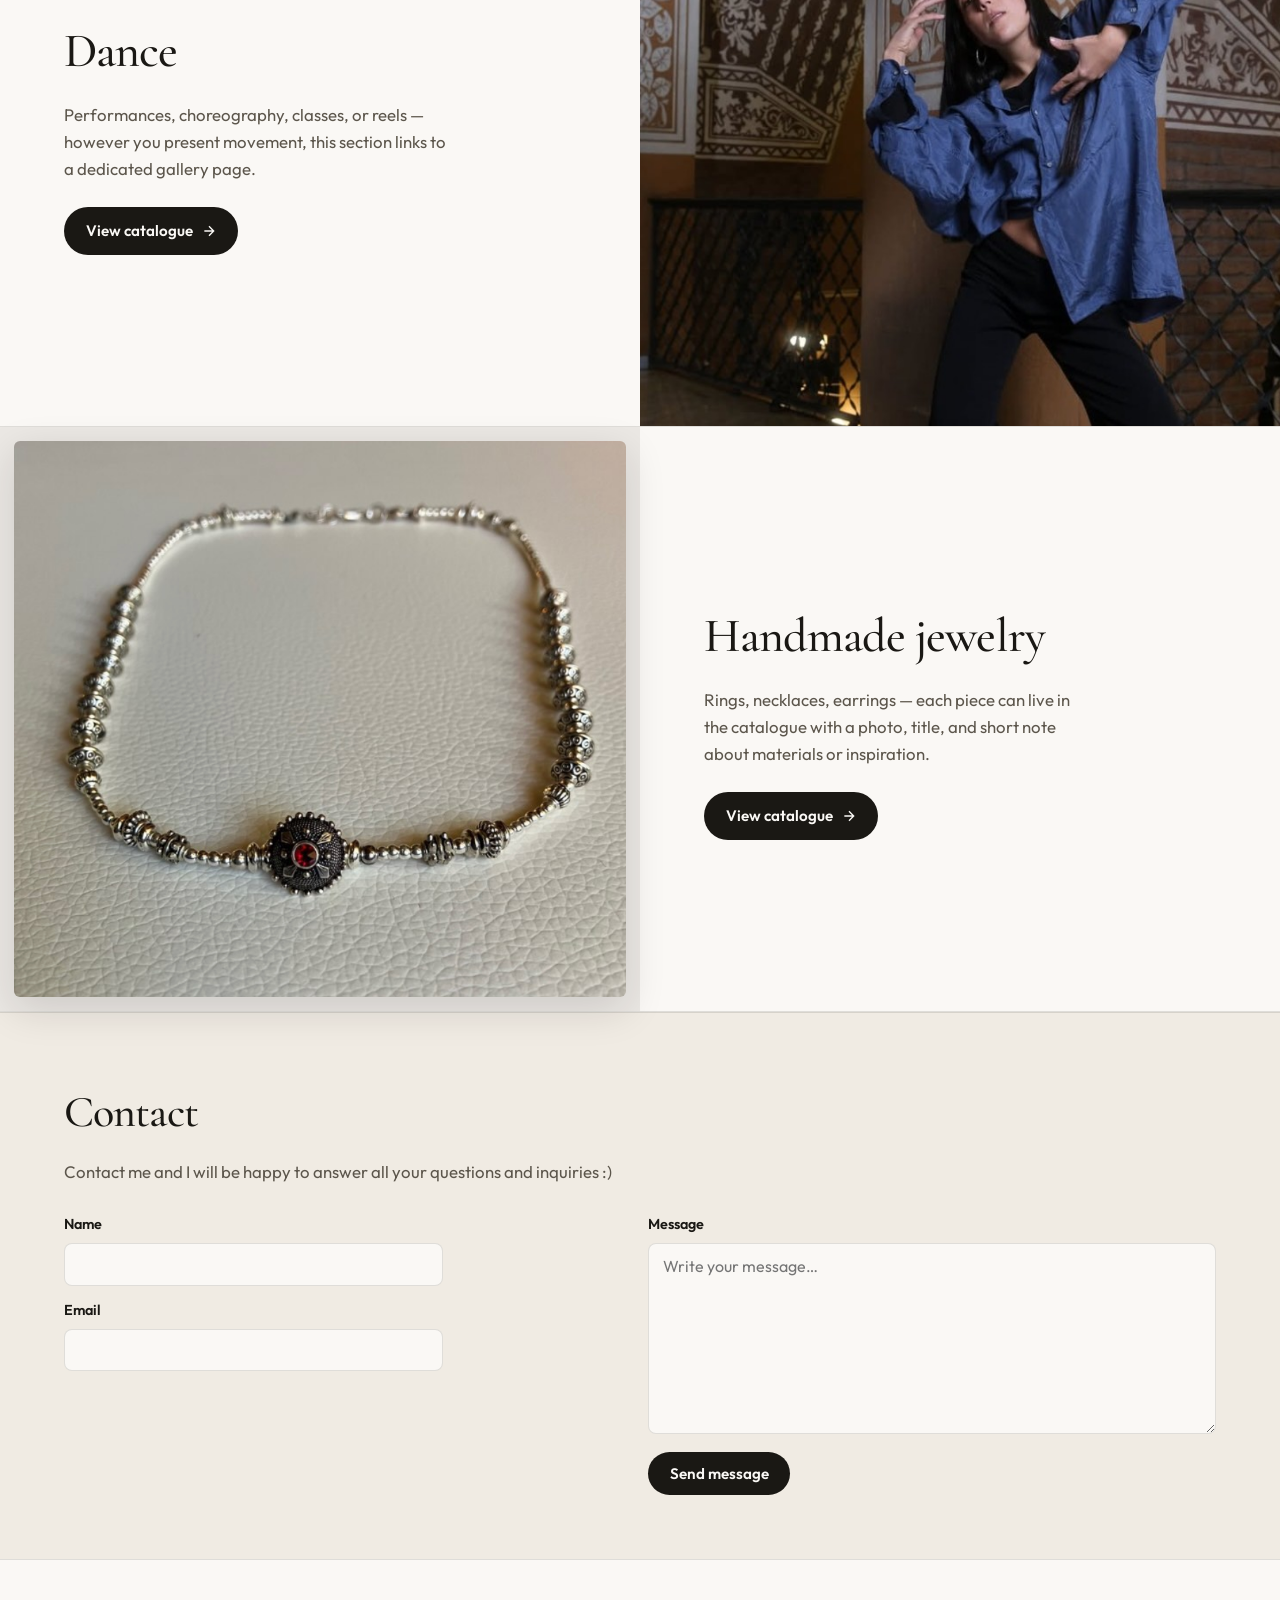
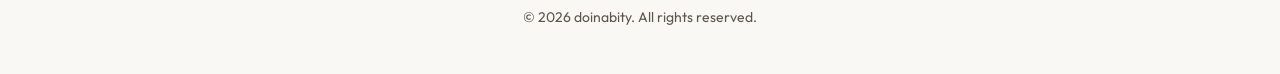
==== commit e341002c: "Add About page with split hero, intro, biography, and nav links Co-authored-by: Cursor <cursoragent@" ====
--- a/index.html
+++ b/index.html
@@ -16,7 +16,7 @@
     <header class="site-header site-header--home">
       <a class="site-logo" href="index.html">Alessia Obinu</a>
       <nav class="site-nav site-nav--center" aria-label="Page sections">
-        <a href="#about">About</a>
+        <a href="about.html">About</a>
         <a href="#work">Work</a>
         <a href="#contact">Contact</a>
       </nav>
@@ -36,26 +36,17 @@
     </header>
 
     <main id="top">
-      <section id="about" class="hero hero--split" aria-labelledby="hero-heading">
-        <div class="hero__pane hero__pane--quarter" aria-hidden="true"></div>
+      <section
+        id="about"
+        class="hero hero--split"
+        aria-labelledby="hero-heading"
+        aria-describedby="hero-subtitle"
+      >
         <div class="hero__pane hero__pane--main">
-          <div class="hero__inner">
-            <h1 id="hero-heading">Hello, I’m <span>Alessia Obinu</span>.</h1>
-            <p class="tagline">
-              Artist, dancer, and maker — welcome to my corner of the web.
-            </p>
-            <p class="about">
-              Replace this paragraph with a short introduction: who you are, what
-              you care about, and what visitors will find here. Keep it friendly
-              and true to your voice; you can always refine it later.
-            </p>
-            <a class="scroll-hint" href="#work">
-              Explore my work
-              <svg viewBox="0 0 24 24" fill="none" stroke="currentColor" stroke-width="2" aria-hidden="true">
-                <path d="M12 5v14M5 12l7 7 7-7" />
-              </svg>
-              <span class="sr-only">Scroll to work sections</span>
-            </a>
+          <div class="hero__inner hero__inner--solo">
+            <h1 id="hero-heading">Alessia Obinu</h1>
+            <p id="hero-subtitle" class="hero__tagline hero__tagline--solo">/multidisciplinary artist/</p>
+            <p class="hero__roles">Dancer • Choreographer • Visual Artist • Jewellery Designer</p>
           </div>
         </div>
       </section>
--- a/css/styles.css
+++ b/css/styles.css
@@ -202,6 +202,11 @@
   text-decoration: none;
 }
 
+.site-header .site-nav a[aria-current="page"] {
+  color: #faf8f5;
+  font-weight: 600;
+}
+
 #about,
 #work,
 #paintings,
@@ -226,35 +231,24 @@
   margin: 0 auto;
 }
 
-/* About: ¼ + ¾ split with two background images (paths set on section via --about-bg-*) */
+/* About: full-width hero with background image */
 .hero--split {
-  /* Paths relative to this file (css/styles.css), not index.html */
-  --about-bg-quarter: url("../images/about-quarter.png");
-  --about-bg-main: url("../images/about-main.png");
+  --about-bg-main: url("../images/hero-about-bg.jpg?v=2");
   max-width: none;
   margin: 0;
   padding: 0;
   min-height: 88vh;
-  display: grid;
-  grid-template-columns: minmax(0, 1fr) minmax(0, 3fr);
-  align-items: stretch;
-}
-
-.hero__pane--quarter {
-  min-height: 12rem;
-  background-color: var(--bg-alt);
-  background-image: var(--about-bg-quarter);
-  background-size: cover;
-  background-position: center;
-  background-repeat: no-repeat;
+  display: block;
 }
 
 .hero__pane--main {
   position: relative;
-  min-height: 12rem;
+  min-height: 88vh;
+  width: 100%;
   display: flex;
   flex-direction: column;
   justify-content: center;
+  align-items: center;
   background-color: var(--bg-alt);
   background-image: var(--about-bg-main);
   background-size: cover;
@@ -268,9 +262,9 @@
   inset: 0;
   background: linear-gradient(
     105deg,
-    rgba(250, 248, 245, 0.92) 0%,
-    rgba(250, 248, 245, 0.78) 45%,
-    rgba(250, 248, 245, 0.55) 100%
+    rgba(250, 248, 245, 0.88) 0%,
+    rgba(250, 248, 245, 0.72) 45%,
+    rgba(250, 248, 245, 0.5) 100%
   );
   pointer-events: none;
 }
@@ -279,36 +273,87 @@
   position: relative;
   z-index: 1;
   padding: var(--space);
-  padding-left: clamp(1.25rem, 4vw, 3rem);
-  padding-right: var(--space);
   max-width: 40rem;
 }
 
-.hero--split .scroll-hint {
-  color: var(--accent);
+.hero__inner--solo {
+  width: 75%;
+  max-width: 75vw;
+  margin-left: auto;
+  margin-right: auto;
+  text-align: center;
+  padding: var(--space) 0;
+  box-sizing: border-box;
 }
 
 @media (max-width: 768px) {
   .hero--split {
+    min-height: auto;
+  }
+
+  .hero__pane--main {
+    min-height: min(88vh, 42rem);
+  }
+
+  .hero__inner {
+    padding: var(--space);
+    max-width: none;
+  }
+
+  .hero__pane--main::before {
+    background: rgba(250, 248, 245, 0.82);
+  }
+}
+
+/* About page only: ¼ portrait (left) + ¾ existing hero photo + text (right) */
+.about-page .hero--split.about-page__hero--cols {
+  display: grid;
+  grid-template-columns: minmax(0, 1fr) minmax(0, 3fr);
+  align-items: stretch;
+  min-height: 88vh;
+}
+
+.about-page .hero--split.about-page__hero--cols .hero__pane--quarter {
+  min-height: 12rem;
+  background-color: var(--bg-alt);
+  background-image: url("../images/about-page-portrait.png?v=1");
+  background-size: cover;
+  background-position: center top;
+  background-repeat: no-repeat;
+}
+
+.about-page .hero--split.about-page__hero--cols .hero__pane--main {
+  width: auto;
+  min-height: 88vh;
+  align-items: flex-start;
+  justify-content: flex-start;
+  overflow-y: auto;
+}
+
+.about-page .hero--split.about-page__hero--cols .hero__pane--main::before {
+  background: linear-gradient(
+    105deg,
+    rgba(250, 248, 245, 0.93) 0%,
+    rgba(250, 248, 245, 0.9) 50%,
+    rgba(250, 248, 245, 0.88) 100%
+  );
+}
+
+@media (max-width: 768px) {
+  .about-page .hero--split.about-page__hero--cols {
     grid-template-columns: 1fr;
     grid-template-rows: minmax(22vh, 200px) minmax(60vh, auto);
     min-height: auto;
   }
 
-  .hero__pane--quarter {
+  .about-page .hero--split.about-page__hero--cols .hero__pane--quarter {
     min-height: 25vh;
-    /* Show the top half of the portrait in the mobile strip (wide, short area) */
     background-size: auto 200%;
     background-position: center top;
   }
 
-  .hero__inner {
-    padding: var(--space);
-    max-width: none;
-  }
-
-  .hero__pane--main::before {
-    background: rgba(250, 248, 245, 0.82);
+  .about-page .hero--split.about-page__hero--cols .hero__pane--main {
+    min-height: min(70vh, 36rem);
   }
 }
 
@@ -319,6 +364,84 @@
   line-height: 1.1;
   margin: 0 0 1rem;
   letter-spacing: -0.02em;
+}
+
+.hero .hero__inner--solo h1 {
+  margin: 0;
+  width: 100%;
+  font-size: clamp(3.5rem, min(18vw, 22vh), 14rem);
+  line-height: 1.05;
+  letter-spacing: -0.03em;
+}
+
+.hero .hero__tagline--solo {
+  margin: 0;
+  margin-top: 0.5em;
+  line-height: 1;
+  font-family: var(--font-display);
+  font-size: clamp(1.5rem, 2vw, 1rem);
+  font-style: italic;
+  font-weight: 500;
+  color: var(--ink-muted);
+  letter-spacing: 0.04em;
+}
+
+.hero .hero__roles {
+  margin: clamp(1.25rem, 3.5vw, 2.25rem) 0 0;
+  max-width: 100%;
+  font-family: var(--font-display);
+  font-size: clamp(1rem, 2.75vw, 1.85rem);
+  font-weight: 500;
+  line-height: 1.35;
+  letter-spacing: 0.02em;
+  color: var(--ink);
+  text-align: center;
+}
+
+.about-page .hero__inner--about-main.hero__inner--solo {
+  width: 100%;
+  max-width: none;
+  margin-left: 0;
+  margin-right: 0;
+  padding: clamp(1.25rem, 3vw, 2rem);
+  box-sizing: border-box;
+}
+
+.about-page .hero__inner--about-main .hero__intro {
+  text-align: center;
+  margin-bottom: clamp(1.25rem, 2.5vw, 1.75rem);
+}
+
+.about-page .hero__inner--about-main .hero__intro h1 {
+  font-size: clamp(2.25rem, 4vw, 3.25rem);
+}
+
+.about-page .hero__inner--about-main .hero__intro .hero__tagline--solo {
+  margin-top: 0.35em;
+  font-size: clamp(1rem, 1.5vw, 1.2rem);
+}
+
+.about-page .hero__inner--about-main .hero__intro .hero__roles {
+  margin-top: 0.85rem;
+  font-size: clamp(0.95rem, 1.6vw, 1.25rem);
+}
+
+.about-page .about-page__hero-bio {
+  max-width: 42rem;
+  margin: 0 auto;
+  text-align: left;
+}
+
+.about-page .about-page__hero-bio p {
+  margin: 0 0 1.1em;
+  font-family: var(--font-body);
+  font-size: clamp(0.92rem, 1.2vw, 1.05rem);
+  line-height: 1.65;
+  color: var(--ink);
+}
+
+.about-page .about-page__hero-bio p:last-child {
+  margin-bottom: 0;
 }
 
 .hero .tagline {
@@ -709,6 +832,26 @@
   }
 }
 
+/* ——— About page ——— */
+.about-page__body {
+  border-top: 1px solid var(--line);
+  background: var(--bg);
+  padding: clamp(2.5rem, 6vw, 4rem) var(--space);
+}
+
+.about-page__body-inner {
+  max-width: var(--max);
+  margin: 0 auto;
+}
+
+.about-page__body-inner p {
+  max-width: 40em;
+  margin: 0;
+  font-size: 1.05rem;
+  line-height: 1.65;
+  color: var(--ink-muted);
+}
+
 /* ——— Page footer ——— */
 .site-footer {
   padding: 2rem var(--space);
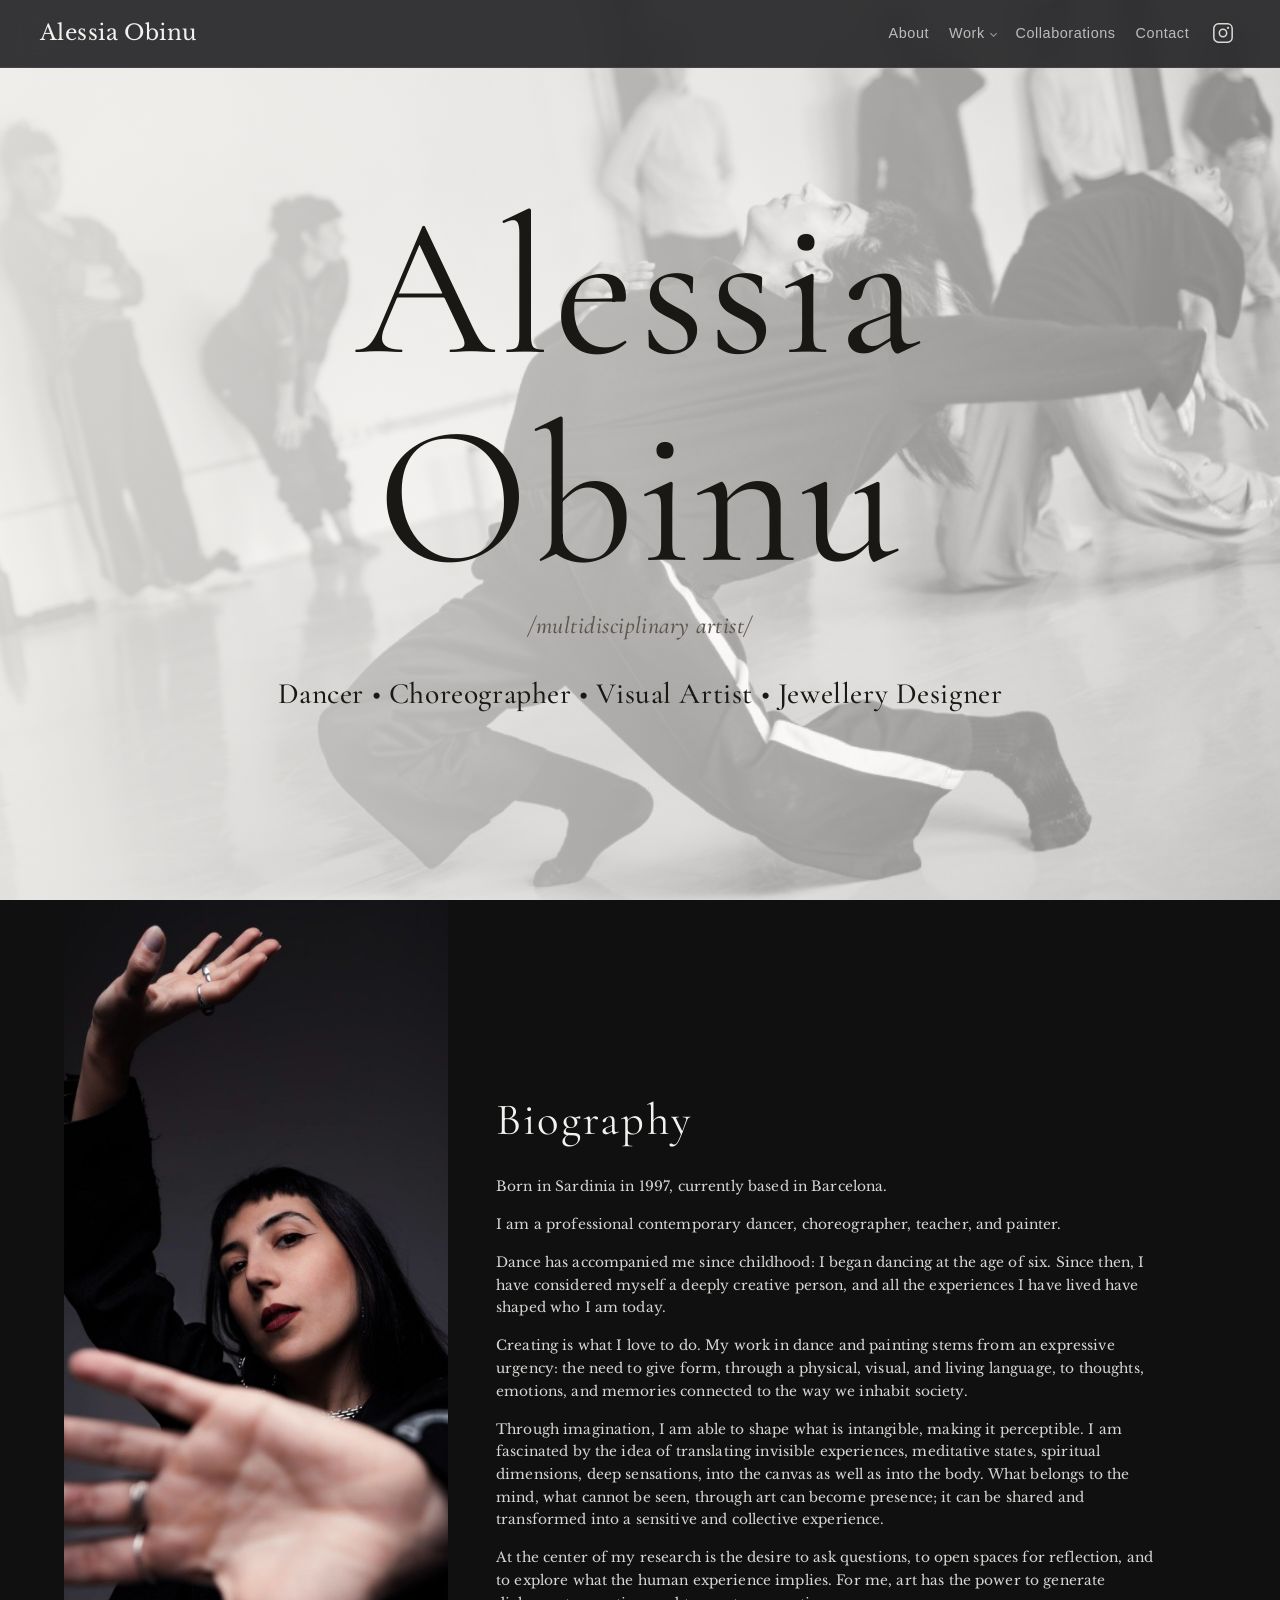
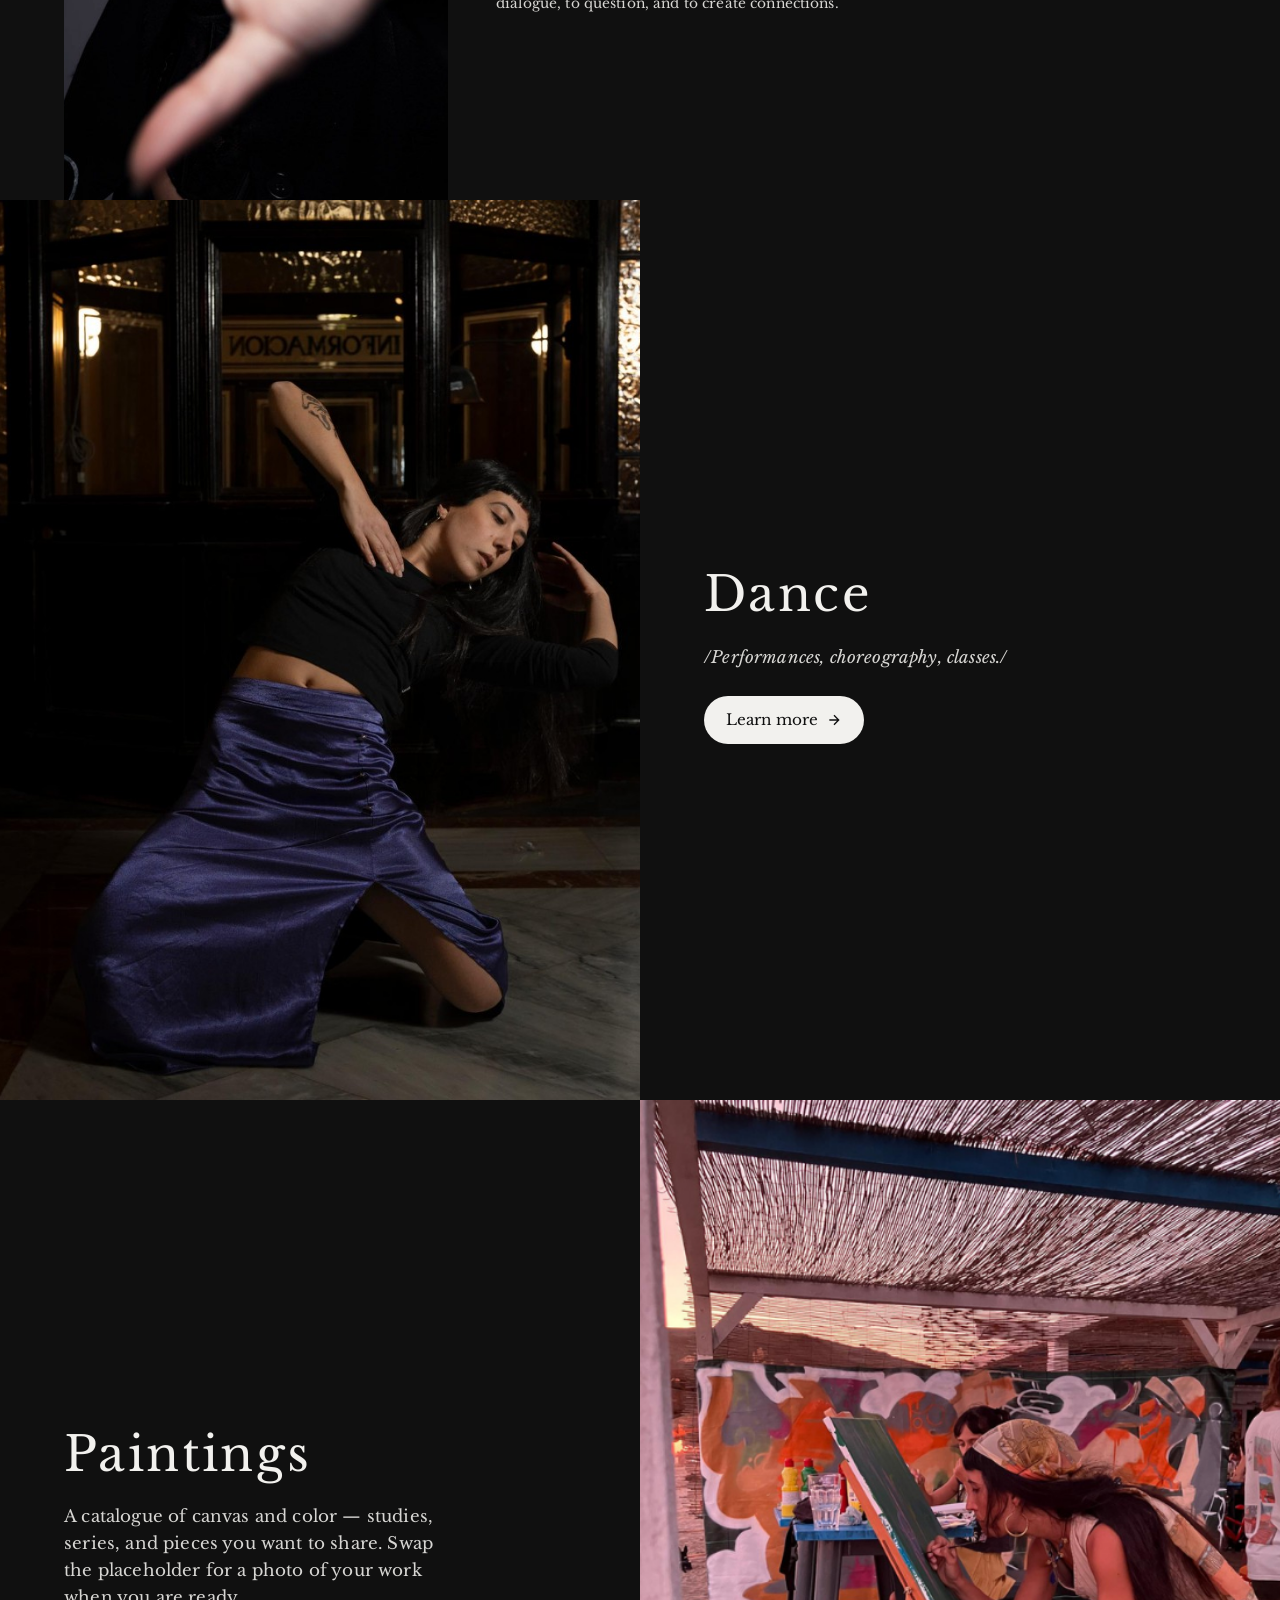
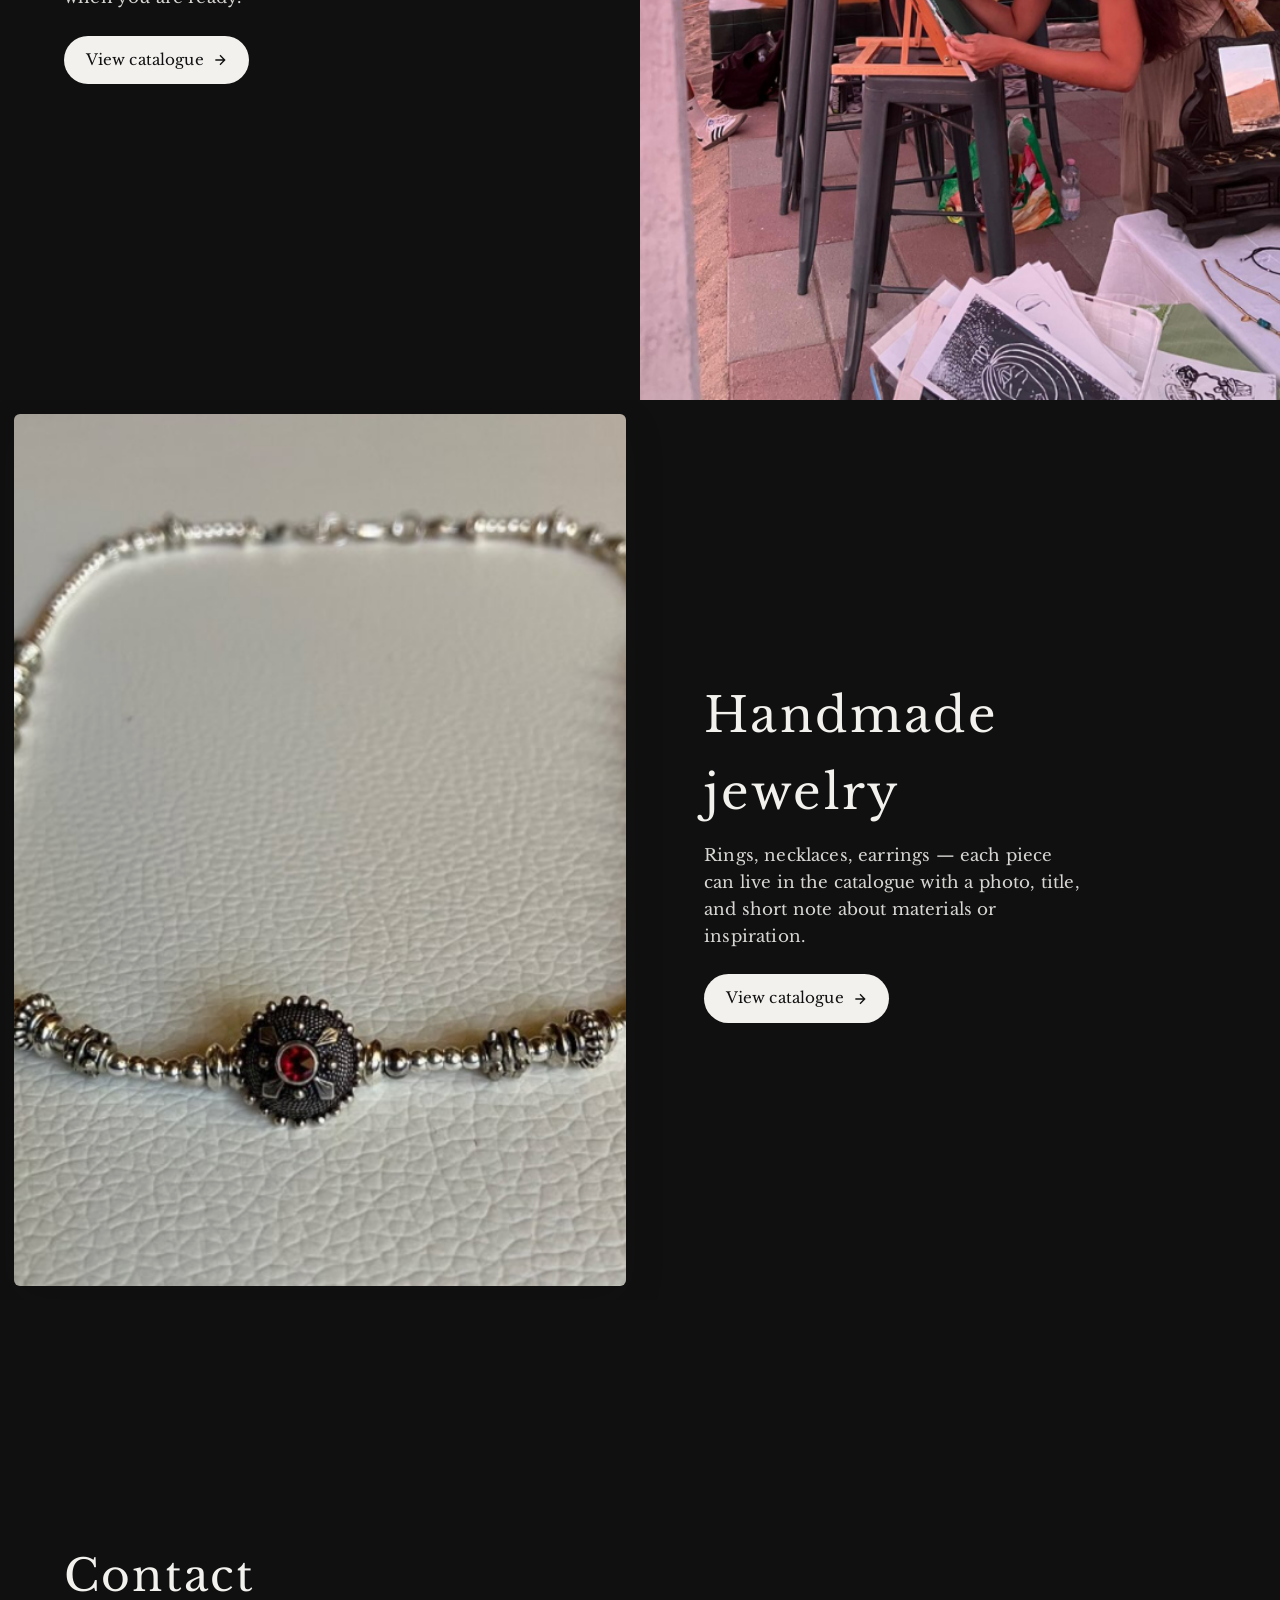
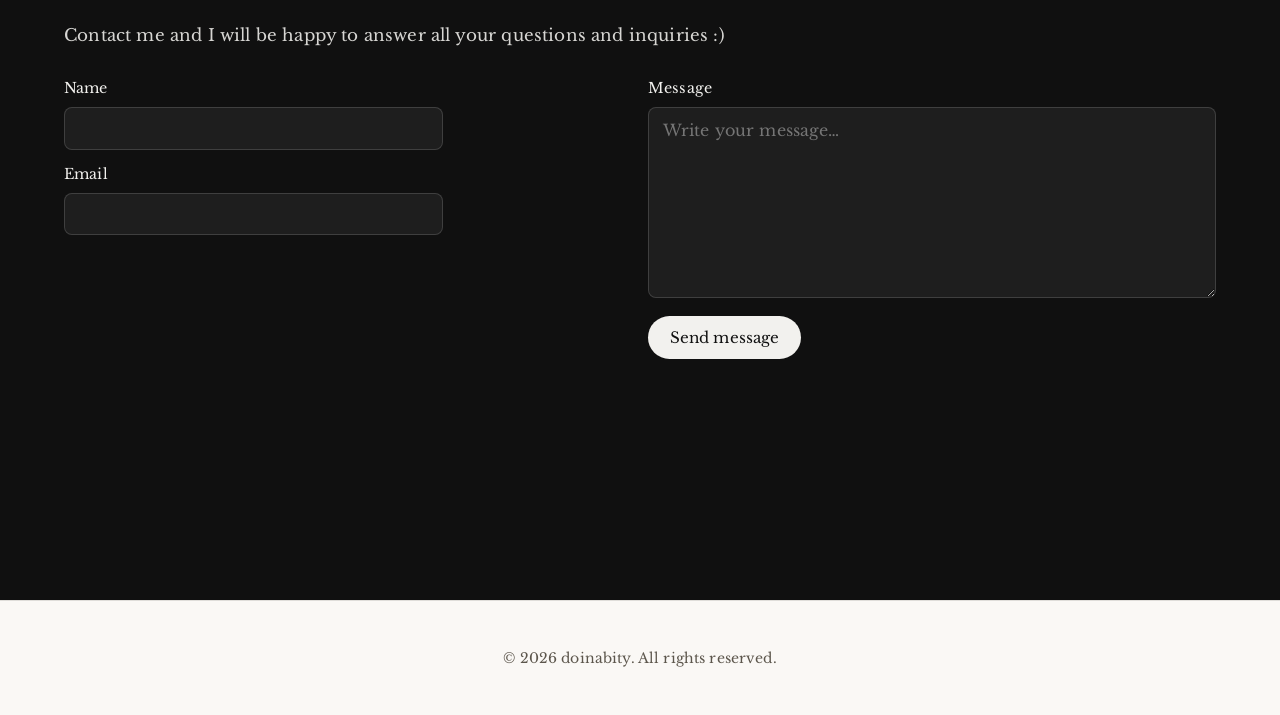
==== commit 9756408b: "Refresh portfolio with dance2, paintings gallery, collaborations, and dark theme. Align about, paint" ====
--- a/index.html
+++ b/index.html
@@ -7,32 +7,42 @@
     <link rel="preconnect" href="https://fonts.googleapis.com" />
     <link rel="preconnect" href="https://fonts.gstatic.com" crossorigin />
     <link
-      href="https://fonts.googleapis.com/css2?family=Cormorant+Garamond:ital,wght@0,500;0,600;1,500&family=Outfit:wght@400;500;600&display=swap"
+      href="https://fonts.googleapis.com/css2?family=Cormorant+Garamond:ital,wght@0,500;0,600;1,500&family=Libre+Baskerville:ital,wght@0,400;0,700;1,400&display=swap"
       rel="stylesheet"
     />
     <link rel="stylesheet" href="css/styles.css" />
   </head>
-  <body>
-    <header class="site-header site-header--home">
+  <body class="page-home">
+    <header class="site-header">
       <a class="site-logo" href="index.html">Alessia Obinu</a>
-      <nav class="site-nav site-nav--center" aria-label="Page sections">
-        <a href="about.html">About</a>
-        <a href="#work">Work</a>
-        <a href="#contact">Contact</a>
-      </nav>
-      <a
-        class="site-header__instagram"
-        href="https://www.instagram.com/ale_obins/"
-        target="_blank"
-        rel="noopener noreferrer"
-        aria-label="Instagram — @ale_obins"
-      >
-        <svg xmlns="http://www.w3.org/2000/svg" width="22" height="22" viewBox="0 0 24 24" fill="none" stroke="currentColor" stroke-width="1.65" stroke-linecap="round" stroke-linejoin="round" aria-hidden="true">
-          <rect x="2" y="2" width="20" height="20" rx="5" ry="5" />
-          <circle cx="12" cy="12" r="4" />
-          <circle cx="17.5" cy="6.5" r="1.25" fill="currentColor" stroke="none" />
-        </svg>
-      </a>
+      <div class="site-header__tools">
+        <nav class="site-nav" aria-label="Primary">
+          <a href="about.html">About</a>
+          <details class="site-nav__dropdown">
+            <summary class="site-nav__dropdown-trigger">Work</summary>
+            <ul class="site-nav__menu" role="list">
+              <li><a href="dance2.html">Dance</a></li>
+              <li><a href="paintings.html">Paintings</a></li>
+              <li><a href="jewelry.html">Jewelry</a></li>
+            </ul>
+          </details>
+          <a href="collaborations.html">Collaborations</a>
+          <a href="#contact">Contact</a>
+        </nav>
+        <a
+          class="site-header__instagram"
+          href="https://www.instagram.com/ale_obins/"
+          target="_blank"
+          rel="noopener noreferrer"
+          aria-label="Instagram — @ale_obins"
+        >
+          <svg xmlns="http://www.w3.org/2000/svg" width="22" height="22" viewBox="0 0 24 24" fill="none" stroke="currentColor" stroke-width="1.65" stroke-linecap="round" stroke-linejoin="round" aria-hidden="true">
+            <rect x="2" y="2" width="20" height="20" rx="5" ry="5" />
+            <circle cx="12" cy="12" r="4" />
+            <circle cx="17.5" cy="6.5" r="1.25" fill="currentColor" stroke="none" />
+          </svg>
+        </a>
+      </div>
     </header>
 
     <main id="top">
@@ -51,13 +61,86 @@
         </div>
       </section>
 
+      <section id="biography" class="home-biography" aria-labelledby="biography-heading">
+        <div class="home-biography__grid">
+          <div class="home-biography__portrait">
+            <img
+              src="images/about-page-portrait.png"
+              alt="Portrait of Alessia Obinu"
+              width="600"
+              height="800"
+              loading="lazy"
+              decoding="async"
+            />
+          </div>
+          <div class="home-biography__content">
+            <h2 id="biography-heading" class="home-biography__title">Biography</h2>
+            <div class="home-biography__text">
+              <p>Born in Sardinia in 1997, currently based in Barcelona.</p>
+              <p>I am a professional contemporary dancer, choreographer, teacher, and painter.</p>
+              <p>
+                Dance has accompanied me since childhood: I began dancing at the age of six. Since then, I have
+                considered myself a deeply creative person, and all the experiences I have lived have shaped who I am
+                today.
+              </p>
+              <p>
+                Creating is what I love to do. My work in dance and painting stems from an expressive urgency: the need
+                to give form, through a physical, visual, and living language, to thoughts, emotions, and memories
+                connected to the way we inhabit society.
+              </p>
+              <p>
+                Through imagination, I am able to shape what is intangible, making it perceptible. I am fascinated by
+                the idea of translating invisible experiences, meditative states, spiritual dimensions, deep
+                sensations, into the canvas as well as into the body. What belongs to the mind, what cannot be seen,
+                through art can become presence; it can be shared and transformed into a sensitive and collective
+                experience.
+              </p>
+              <p>
+                At the center of my research is the desire to ask questions, to open spaces for reflection, and to
+                explore what the human experience implies. For me, art has the power to generate dialogue, to question,
+                and to create connections.
+              </p>
+            </div>
+          </div>
+        </div>
+      </section>
+
       <div id="work" class="work-sections">
+
+        <section id="dance" class="work-block work-block--dance" aria-labelledby="dance-heading">
+          <div class="work-block__visual" aria-hidden="true">
+            <div class="work-block__visual-inner">
+              <img
+                class="work-block__photo"
+                src="images/dance-dancer.png"
+                alt="Alessia Obinu in a contemporary dance pose"
+                decoding="async"
+              />
+            </div>
+          </div>
+          <div class="work-block__content">
+            <h2 id="dance-heading">Dance</h2>
+            <p>
+             <i>/Performances, choreography, classes./</i> 
+            </p>
+            <a class="btn" href="dance2.html">
+              Learn more
+              <svg viewBox="0 0 24 24" fill="none" stroke="currentColor" stroke-width="2" aria-hidden="true">
+                <path d="M5 12h14M12 5l7 7-7 7" />
+              </svg>
+            </a>
+          </div>
+        </section>
+
+
+
+
         <section id="paintings" class="work-block work-block--paintings" aria-labelledby="paintings-heading">
           <div class="work-block__visual" aria-hidden="true">
             <div class="work-block__visual-inner">
               <img
                 class="work-block__photo"
-                src="images/work-paintings.png"
+                src="images/canva-painting.png"
                 alt=""
                 decoding="async"
               />
@@ -79,31 +162,7 @@
           </div>
         </section>
 
-        <section id="dance" class="work-block work-block--dance" aria-labelledby="dance-heading">
-          <div class="work-block__visual" aria-hidden="true">
-            <div class="work-block__visual-inner">
-              <img
-                class="work-block__photo"
-                src="images/work-dance.png"
-                alt=""
-                decoding="async"
-              />
-            </div>
-          </div>
-          <div class="work-block__content">
-            <h2 id="dance-heading">Dance</h2>
-            <p>
-              Performances, choreography, classes, or reels — however you
-              present movement, this section links to a dedicated gallery page.
-            </p>
-            <a class="btn" href="dance.html">
-              View catalogue
-              <svg viewBox="0 0 24 24" fill="none" stroke="currentColor" stroke-width="2" aria-hidden="true">
-                <path d="M5 12h14M12 5l7 7-7 7" />
-              </svg>
-            </a>
-          </div>
-        </section>
+
 
         <section id="jewelry" class="work-block work-block--jewelry" aria-labelledby="jewelry-heading">
           <div class="work-block__visual" aria-hidden="true">
@@ -197,6 +256,11 @@
     </footer>
     <script>
       document.getElementById("year").textContent = new Date().getFullYear();
+      document.addEventListener("click", function (e) {
+        document.querySelectorAll(".site-nav__dropdown[open]").forEach(function (dropdown) {
+          if (!dropdown.contains(e.target)) dropdown.removeAttribute("open");
+        });
+      });
       (function () {
         var next = document.getElementById("contact-form-next");
         if (next) {
@@ -210,6 +274,111 @@
           window.history.replaceState(null, "", window.location.pathname + window.location.search);
         }
       })();
+      (function () {
+        if (!document.body.classList.contains("page-home")) return;
+
+        var sections = Array.prototype.slice.call(
+          document.querySelectorAll(".hero--split, .home-biography, .work-block, .contact-section")
+        );
+        if (!sections.length) return;
+
+        var lock = false;
+        var lockMs = 900;
+
+        function scrollableParent(node) {
+          return node && node.closest(".home-biography__content, .contact-section__inner");
+        }
+
+        function canScrollDown(el) {
+          return el.scrollTop + el.clientHeight < el.scrollHeight - 2;
+        }
+
+        function canScrollUp(el) {
+          return el.scrollTop > 2;
+        }
+
+        function sectionTop(el) {
+          return window.scrollY + el.getBoundingClientRect().top;
+        }
+
+        function currentIndex() {
+          var best = 0;
+          var bestDist = Infinity;
+          sections.forEach(function (el, i) {
+            var dist = Math.abs(el.getBoundingClientRect().top);
+            if (dist < bestDist) {
+              bestDist = dist;
+              best = i;
+            }
+          });
+          return best;
+        }
+
+        function goTo(index) {
+          if (index < 0 || index >= sections.length || lock) return;
+          lock = true;
+          var top = sectionTop(sections[index]);
+          window.scrollTo({ top: top, behavior: "smooth" });
+          window.setTimeout(function () {
+            window.scrollTo({ top: top, behavior: "auto" });
+            lock = false;
+          }, lockMs);
+        }
+
+        function goToHashTarget(el) {
+          if (!el) return;
+          var i = sections.indexOf(el);
+          if (i >= 0) {
+            goTo(i);
+            return;
+          }
+          var firstBlock = el.querySelector && el.querySelector(".work-block");
+          if (firstBlock) {
+            goTo(sections.indexOf(firstBlock));
+            return;
+          }
+          window.scrollTo({ top: sectionTop(el), behavior: "smooth" });
+        }
+
+        document.querySelectorAll("body.page-home a[href^='#']").forEach(function (link) {
+          link.addEventListener("click", function (e) {
+            var hash = link.getAttribute("href");
+            if (!hash || hash === "#") return;
+            var target = document.getElementById(hash.slice(1));
+            if (!target) return;
+            e.preventDefault();
+            goToHashTarget(target);
+          });
+        });
+
+        window.addEventListener(
+          "wheel",
+          function (e) {
+            if (lock) {
+              e.preventDefault();
+              return;
+            }
+
+            if (Math.abs(e.deltaY) < 8) return;
+
+            var scrollEl = scrollableParent(e.target);
+            if (scrollEl) {
+              if (e.deltaY > 0 && canScrollDown(scrollEl)) return;
+              if (e.deltaY < 0 && canScrollUp(scrollEl)) return;
+            }
+
+            var i = currentIndex();
+            if (e.deltaY > 0 && i < sections.length - 1) {
+              e.preventDefault();
+              goTo(i + 1);
+            } else if (e.deltaY < 0 && i > 0) {
+              e.preventDefault();
+              goTo(i - 1);
+            }
+          },
+          { passive: false }
+        );
+      })();
     </script>
   </body>
 </html>
--- a/css/styles.css
+++ b/css/styles.css
@@ -1,4 +1,6 @@
 /* Shared presentation + catalogue styles */
+
+@import url("https://fonts.googleapis.com/css2?family=Libre+Baskerville:ital,wght@0,400;0,700;1,400&display=swap");
 
 :root {
   --bg: #faf8f5;
@@ -12,6 +14,11 @@
   --font-body: "Outfit", system-ui, sans-serif;
   --space: clamp(1rem, 4vw, 2.5rem);
   --max: 72rem;
+  --header-offset: 4rem;
+  --font-sans-site: "Helvetica Neue", Helvetica, Arial, sans-serif;
+  --tracking-site: 0.04em;
+  --font-hero-bodoni: "Bodoni 72", "Bodoni 72 Oldstyle", "Bodoni 72 Smallcaps", Didot, "Bodoni MT", Georgia, serif;
+  --font-dance-baskerville: "Libre Baskerville", Baskerville, "Baskerville Old Face", "Hoefler Text", Garamond, Georgia, serif;
 }
 
 *,
@@ -31,6 +38,173 @@
   line-height: 1.6;
   color: var(--ink);
   background: var(--bg);
+}
+
+/* Dance catalogue page: grey canvas */
+body.page-dance {
+  background: #e6e6e8;
+  overflow-x: hidden;
+}
+
+body.page-dance,
+body.page-home,
+body.page-paintings,
+body.page-jewelry,
+body.page-collaborations {
+  -webkit-font-smoothing: antialiased;
+  -moz-osx-font-smoothing: grayscale;
+}
+
+body.page-dance {
+  font-family: var(--font-sans-site);
+  font-weight: 300;
+  letter-spacing: var(--tracking-site);
+}
+
+body.page-home,
+body.page-about,
+body.page-paintings,
+body.page-jewelry {
+  --font-display: var(--font-dance-baskerville);
+  --font-body: var(--font-dance-baskerville);
+  font-family: var(--font-dance-baskerville);
+  font-weight: 400;
+  letter-spacing: 0.01em;
+}
+
+body.page-dance .site-footer,
+body.page-dance .site-footer p,
+body.page-dance .dance-role__title,
+body.page-dance .dance-role__body,
+body.page-dance .dance-role__body p,
+body.page-dance .dance-subnav a {
+  font-family: var(--font-sans-site);
+  font-weight: 300;
+  letter-spacing: var(--tracking-site);
+}
+
+body.page-dance h1,
+body.page-dance h2,
+body.page-dance .dance-section-bar__label,
+body.page-dance .dance-role__body h1 {
+  font-family: var(--font-dance-baskerville);
+  font-weight: 400;
+  letter-spacing: 0.01em;
+}
+body.page-home .site-footer,
+body.page-home .site-footer p,
+body.page-home .home-biography__text,
+body.page-home .work-block__content,
+body.page-home .contact-section,
+body.page-home .contact-form,
+body.page-home .contact-form label,
+body.page-home .contact-form input,
+body.page-home .contact-form textarea,
+body.page-home .btn,
+body.page-home h1,
+body.page-home h2,
+body.page-home h3,
+body.page-home h4,
+body.page-home h5,
+body.page-home h6,
+body.page-about .site-footer,
+body.page-about .site-footer p,
+body.page-about .about-page__hero-bio,
+body.page-about .about-page__hero-bio p,
+body.page-about .hero__tagline--solo,
+body.page-about .hero__roles,
+body.page-about h1,
+body.page-about h2,
+body.page-about h3,
+body.page-about h4,
+body.page-about h5,
+body.page-about h6,
+body.page-paintings .site-footer,
+body.page-paintings .site-footer p,
+body.page-paintings .paintings-page__intro,
+body.page-paintings .paintings-page__intro p,
+body.page-paintings .paintings-card__title,
+body.page-paintings .paintings-card__detail,
+body.page-jewelry .site-footer,
+body.page-jewelry .site-footer p,
+body.page-jewelry .jewelry-page__intro,
+body.page-jewelry .jewelry-page__intro p,
+body.page-jewelry .jewelry-card__title,
+body.page-jewelry .jewelry-card__detail,
+body.page-jewelry h2,
+body.page-jewelry h3,
+body.page-jewelry h4,
+body.page-jewelry h5,
+body.page-jewelry h6 {
+  font-family: var(--font-dance-baskerville);
+  font-weight: 400;
+  letter-spacing: 0.01em;
+}
+
+body.page-home .site-header .site-logo,
+body.page-about .site-header .site-logo,
+body.page-paintings .site-header .site-logo,
+body.page-jewelry .site-header .site-logo {
+  font-family: var(--font-dance-baskerville);
+}
+
+body.page-home .home-biography__title,
+body.page-home .work-block__content h2,
+body.page-home .contact-section h2 {
+  letter-spacing: 0.05em;
+}
+
+body.page-dance .dance-subnav a {
+  letter-spacing: 0.08em;
+}
+
+body.page-dance .dance-role__body h1 {
+  letter-spacing: 0.05em;
+}
+
+/* Headings: match dance2 section labels (Libre Baskerville) */
+h1,
+h2,
+h3,
+h4,
+h5,
+h6,
+.home-biography__title,
+.work-block__content h2,
+.contact-section h2,
+.catalogue-header h1,
+.catalogue-card__body h2,
+.dance-section-bar__label,
+.dance2-section-nav__link,
+.dance-role__title,
+.dance-role__body h1 {
+  font-family: var(--font-dance-baskerville);
+}
+
+body.page-dance2,
+body.page-dance2 .site-footer,
+body.page-dance2 .site-footer p {
+  font-family: var(--font-sans-site);
+  font-weight: 300;
+  letter-spacing: var(--tracking-site);
+}
+
+body.page-dance2 .dance2-section-nav__link,
+body.page-dance2 .dance-role__body,
+body.page-dance2 .dance-role__body p,
+body.page-dance2 h1,
+body.page-dance2 h2,
+body.page-dance2 h3,
+body.page-dance2 h4,
+body.page-dance2 h5,
+body.page-dance2 h6 {
+  font-family: var(--font-dance-baskerville);
+  font-weight: 400;
+  letter-spacing: 0.01em;
+}
+
+body.page-dance2 .dance2-section-nav__link {
+  font-style: italic;
 }
 
 img {
@@ -154,7 +328,7 @@
 .site-logo {
   font-family: var(--font-display);
   font-size: 1.35rem;
-  font-weight: 600;
+  font-weight: 400;
   letter-spacing: 0.02em;
   color: var(--ink);
   text-decoration: none;
@@ -166,7 +340,12 @@
 }
 
 .site-header .site-logo {
+  font-family: "Cormorant Garamond", Georgia, serif;
+  font-size: 1.35rem;
+  font-weight: 400;
+  letter-spacing: 0.02em;
   color: #f2f1ee;
+  text-decoration: none;
 }
 
 .site-header .site-logo:hover {
@@ -176,9 +355,19 @@
 
 .site-nav {
   display: flex;
+  align-items: center;
   gap: 1.25rem;
   flex-wrap: wrap;
   justify-content: flex-end;
+}
+
+.site-header .site-nav a,
+.site-header .site-nav__dropdown-trigger,
+.site-header .site-nav__menu a {
+  font-family: var(--font-sans-site);
+  font-weight: 300;
+  letter-spacing: var(--tracking-site);
+  font-size: 0.9rem;
 }
 
 .site-nav a {
@@ -204,10 +393,91 @@
 
 .site-header .site-nav a[aria-current="page"] {
   color: #faf8f5;
-  font-weight: 600;
+  font-weight: 300;
+}
+
+.site-nav__dropdown {
+  position: relative;
+}
+
+.site-nav__dropdown-trigger {
+  list-style: none;
+  cursor: pointer;
+  font-size: 0.9rem;
+  font-weight: 500;
+  color: var(--ink-muted);
+  user-select: none;
+}
+
+.site-nav__dropdown-trigger::-webkit-details-marker {
+  display: none;
+}
+
+.site-nav__dropdown-trigger::after {
+  content: "";
+  display: inline-block;
+  margin-left: 0.4em;
+  width: 0.35em;
+  height: 0.35em;
+  border-right: 1.5px solid currentColor;
+  border-bottom: 1.5px solid currentColor;
+  transform: rotate(45deg) translateY(-0.1em);
+  opacity: 0.75;
+  vertical-align: middle;
+}
+
+.site-nav__dropdown[open] .site-nav__dropdown-trigger::after {
+  transform: rotate(-135deg) translateY(-0.05em);
+}
+
+.site-header .site-nav__dropdown-trigger {
+  color: rgba(242, 241, 238, 0.72);
+}
+
+.site-header .site-nav__dropdown-trigger:hover,
+.site-nav__dropdown[open] .site-nav__dropdown-trigger {
+  color: #faf8f5;
+}
+
+.site-nav__menu {
+  position: absolute;
+  top: calc(100% + 0.65rem);
+  left: 50%;
+  transform: translateX(-50%);
+  min-width: 11rem;
+  margin: 0;
+  padding: 0.35rem 0;
+  list-style: none;
+  background: rgba(42, 42, 44, 0.98);
+  border: 1px solid rgba(255, 255, 255, 0.1);
+  border-radius: 8px;
+  box-shadow: 0 12px 36px rgba(0, 0, 0, 0.28);
+  z-index: 110;
+}
+
+.site-nav__menu li {
+  margin: 0;
+}
+
+.site-nav__menu a {
+  display: block;
+  padding: 0.55rem 1.1rem;
+  font-size: 0.88rem;
+  white-space: nowrap;
+}
+
+.site-header .site-nav__menu a {
+  color: rgba(242, 241, 238, 0.85);
+}
+
+.site-header .site-nav__menu a:hover {
+  color: #faf8f5;
+  background: rgba(255, 255, 255, 0.06);
+  text-decoration: none;
 }
 
 #about,
+#biography,
 #work,
 #paintings,
 #dance,
@@ -216,9 +486,19 @@
   scroll-margin-top: 5rem;
 }
 
+body.page-home #about,
+body.page-home #biography,
+body.page-home #work,
+body.page-home #paintings,
+body.page-home #dance,
+body.page-home #jewelry,
+body.page-home #contact {
+  scroll-margin-top: 0;
+}
+
 /* ——— Home hero ——— */
 main {
-  padding-top: 4rem;
+  padding-top: var(--header-offset);
 }
 
 .hero {
@@ -306,15 +586,22 @@
 }
 
 /* About page only: ¼ portrait (left) + ¾ existing hero photo + text (right) */
+.about-page {
+  min-height: calc(100dvh - var(--header-offset));
+}
+
 .about-page .hero--split.about-page__hero--cols {
+  --about-image-ratio: 0.35;
   display: grid;
-  grid-template-columns: minmax(0, 1fr) minmax(0, 3fr);
+  grid-template-columns: minmax(0, calc(var(--about-image-ratio) * 100%)) minmax(0, 1fr);
   align-items: stretch;
-  min-height: 88vh;
+  min-height: calc(100dvh - var(--header-offset));
+  height: calc(100dvh - var(--header-offset));
 }
 
 .about-page .hero--split.about-page__hero--cols .hero__pane--quarter {
-  min-height: 12rem;
+  min-height: 100%;
+  height: 100%;
   background-color: var(--bg-alt);
   background-image: url("../images/about-page-portrait.png?v=1");
   background-size: cover;
@@ -324,7 +611,8 @@
 
 .about-page .hero--split.about-page__hero--cols .hero__pane--main {
   width: auto;
-  min-height: 88vh;
+  min-height: 100%;
+  height: 100%;
   align-items: flex-start;
   justify-content: flex-start;
   overflow-y: auto;
@@ -342,25 +630,31 @@
 @media (max-width: 768px) {
   .about-page .hero--split.about-page__hero--cols {
     grid-template-columns: 1fr;
-    grid-template-rows: minmax(22vh, 200px) minmax(60vh, auto);
-    min-height: auto;
+    grid-template-rows: minmax(28vh, 240px) minmax(0, 1fr);
+    min-height: calc(100dvh - var(--header-offset));
+    height: calc(100dvh - var(--header-offset));
   }
 
   .about-page .hero--split.about-page__hero--cols .hero__pane--quarter {
-    min-height: 25vh;
+    min-height: 28vh;
+    height: auto;
     background-size: auto 200%;
     background-position: center top;
   }
 
   .about-page .hero--split.about-page__hero--cols .hero__pane--main {
-    min-height: min(70vh, 36rem);
+    min-height: 0;
+    height: auto;
+  }
+
+  .about-page .hero__inner--about-main.hero__inner--solo {
+    transform: none;
   }
 }
 
 .hero h1 {
-  font-family: var(--font-display);
   font-size: clamp(2.5rem, 8vw, 4.25rem);
-  font-weight: 500;
+  font-weight: 400;
   line-height: 1.1;
   margin: 0 0 1rem;
   letter-spacing: -0.02em;
@@ -405,6 +699,7 @@
   margin-right: 0;
   padding: clamp(1.25rem, 3vw, 2rem);
   box-sizing: border-box;
+  transform: translateX(calc((0.125 - var(--about-image-ratio) / 2) * 100vw));
 }
 
 .about-page .hero__inner--about-main .hero__intro {
@@ -412,18 +707,28 @@
   margin-bottom: clamp(1.25rem, 2.5vw, 1.75rem);
 }
 
+.about-page .hero__inner--about-main .hero__intro h1,
+.about-page .hero__inner--about-main .hero__intro .hero__tagline--solo,
+.about-page .hero__inner--about-main .hero__intro .hero__roles {
+  font-family: "Cormorant Garamond", Georgia, serif;
+  letter-spacing: 0.02em;
+}
+
 .about-page .hero__inner--about-main .hero__intro h1 {
   font-size: clamp(2.25rem, 4vw, 3.25rem);
+  font-weight: 400;
 }
 
 .about-page .hero__inner--about-main .hero__intro .hero__tagline--solo {
   margin-top: 0.35em;
   font-size: clamp(1rem, 1.5vw, 1.2rem);
+  font-weight: 500;
 }
 
 .about-page .hero__inner--about-main .hero__intro .hero__roles {
   margin-top: 0.85rem;
   font-size: clamp(0.95rem, 1.6vw, 1.25rem);
+  font-weight: 500;
 }
 
 .about-page .about-page__hero-bio {
@@ -432,10 +737,16 @@
   text-align: left;
 }
 
+.about-page .about-page__hero-bio,
+.about-page .about-page__hero-bio p {
+  font-family: var(--font-dance-baskerville);
+  font-weight: 400;
+  letter-spacing: 0.01em;
+}
+
 .about-page .about-page__hero-bio p {
   margin: 0 0 1.1em;
-  font-family: var(--font-body);
-  font-size: clamp(0.92rem, 1.2vw, 1.05rem);
+  font-size: clamp(0.86rem, 1.05vw, 0.94rem);
   line-height: 1.65;
   color: var(--ink);
 }
@@ -489,6 +800,305 @@
   }
 }
 
+/* ——— Home biography (between hero and work) ——— */
+.home-biography {
+  border-top: 1px solid var(--line);
+  background: var(--bg);
+}
+
+.home-biography__grid {
+  display: grid;
+  grid-template-columns: 1fr;
+}
+
+.home-biography__portrait {
+  background: var(--bg-alt);
+  min-height: 280px;
+}
+
+.home-biography__portrait img {
+  width: 100%;
+  height: 100%;
+  min-height: inherit;
+  object-fit: cover;
+  object-position: center top;
+}
+
+.home-biography__content {
+  padding: clamp(2rem, 5vw, 3.25rem) var(--space);
+}
+
+.home-biography__title {
+  font-size: clamp(1.75rem, 4vw, 2.5rem);
+  font-weight: 400;
+  margin: 0 0 1.25rem;
+  letter-spacing: 0.01em;
+}
+
+.home-biography__text {
+  max-width: 42rem;
+}
+
+.home-biography__text p {
+  margin: 0 0 1.1em;
+  font-family: var(--font-body);
+  font-size: clamp(0.92rem, 1.2vw, 1.05rem);
+  line-height: 1.65;
+  color: var(--ink);
+}
+
+.home-biography__text p:last-child {
+  margin-bottom: 0;
+}
+
+@media (min-width: 768px) {
+  .home-biography__grid {
+    grid-template-columns: minmax(0, 1fr) minmax(0, 2fr);
+    align-items: stretch;
+  }
+
+  .home-biography__portrait {
+    min-height: min(70vh, 42rem);
+  }
+}
+
+/* Home: full-viewport sections */
+html:has(body.page-home) {
+  scroll-snap-type: y mandatory;
+}
+
+.page-home .hero__pane--main,
+.page-home .hero__pane--main h1,
+.page-home .hero__pane--main .hero__tagline--solo,
+.page-home .hero__pane--main .hero__roles {
+  font-family: "Cormorant Garamond", Georgia, serif;
+  font-weight: 400;
+  letter-spacing: 0.02em;
+}
+
+.page-home .hero__pane--main .hero__tagline--solo {
+  font-weight: 500;
+}
+
+.page-home .hero__pane--main .hero__roles {
+  font-weight: 500;
+}
+
+body.page-home > main {
+  padding-top: 0;
+}
+
+.page-home .work-sections {
+  display: contents;
+  border: none;
+}
+
+.page-home .hero--split,
+.page-home .home-biography,
+.page-home .work-block,
+.page-home .contact-section {
+  height: 100dvh;
+  min-height: 100dvh;
+  max-height: 100dvh;
+  flex-shrink: 0;
+  overflow: hidden;
+  scroll-snap-align: start;
+  scroll-snap-stop: always;
+  scroll-margin: 0;
+  box-sizing: border-box;
+  border: none;
+}
+
+.page-home .hero--split {
+  min-height: 100dvh;
+}
+
+.page-home .hero--split .hero__pane--main {
+  height: 100%;
+  min-height: unset;
+  max-height: none;
+}
+
+.page-home .home-biography {
+  display: flex;
+  flex-direction: column;
+  border-top: none;
+  background: #101010;
+  padding-inline: clamp(1.5rem, 5vw, 3.5rem);
+  box-sizing: border-box;
+}
+
+.page-home .home-biography__grid {
+  flex: 1;
+  min-height: 0;
+  height: 100%;
+  overflow: hidden;
+  width: 100%;
+  max-width: var(--max);
+  margin-inline: auto;
+}
+
+.page-home .home-biography__portrait {
+  min-height: 0;
+  height: 100%;
+  overflow: hidden;
+  background: #101010;
+}
+
+.page-home .home-biography__portrait img {
+  height: 100%;
+  min-height: 0;
+}
+
+.page-home .home-biography__content {
+  display: flex;
+  flex-direction: column;
+  justify-content: center;
+  overflow-y: auto;
+  min-height: 0;
+  overscroll-behavior: contain;
+  -webkit-overflow-scrolling: touch;
+  padding: clamp(2rem, 5vw, 3.25rem) clamp(1.5rem, 4vw, 3rem);
+  box-sizing: border-box;
+}
+
+.page-home .home-biography__text {
+  max-width: 42rem;
+  margin-inline: auto;
+  width: 100%;
+}
+
+.page-home .home-biography__title {
+  color: #f2f1ee;
+  font-family: "Cormorant Garamond", Georgia, serif;
+  font-size: clamp(1.9rem, 4vw, 2.8rem);
+  font-weight: 400;
+  letter-spacing: 0.05em;
+}
+
+.page-home .home-biography__text,
+.page-home .home-biography__text p {
+  font-family: var(--font-dance-baskerville);
+  font-weight: 400;
+  letter-spacing: 0.01em;
+}
+
+.page-home .home-biography__text p {
+  color: rgba(242, 241, 238, 0.88);
+  font-size: clamp(0.86rem, 1.05vw, 0.94rem);
+  line-height: 1.65;
+}
+
+.page-home .work-block {
+  border-bottom: none;
+  background: #101010;
+  min-height: 100dvh;
+}
+
+.page-home .work-block__visual,
+.page-home .work-block--jewelry .work-block__visual {
+  min-height: 0;
+  height: 100%;
+  background: #101010;
+}
+
+.page-home .work-block__content h2 {
+  color: #f2f1ee;
+}
+
+.page-home .work-block__content p {
+  color: rgba(242, 241, 238, 0.88);
+}
+
+.page-home .work-block .btn {
+  color: #101010;
+  background: #f2f1ee;
+}
+
+.page-home .work-block .btn:hover {
+  background: var(--accent-soft);
+  color: #101010;
+}
+
+.page-home .contact-section {
+  display: flex;
+  flex-direction: column;
+  justify-content: center;
+  border-top: none;
+  background: #101010;
+}
+
+.page-home .contact-section h2 {
+  color: #f2f1ee;
+}
+
+.page-home .contact-section__lead {
+  color: rgba(242, 241, 238, 0.88);
+}
+
+.page-home .contact-section__lead a {
+  color: var(--accent-soft);
+}
+
+.page-home .contact-section__notice {
+  color: rgba(242, 241, 238, 0.88);
+  background: rgba(255, 255, 255, 0.06);
+  border-color: rgba(255, 255, 255, 0.12);
+}
+
+.page-home .contact-form__field label {
+  color: #f2f1ee;
+}
+
+.page-home .contact-form__field input,
+.page-home .contact-form__field textarea {
+  color: #f2f1ee;
+  background: rgba(255, 255, 255, 0.06);
+  border-color: rgba(255, 255, 255, 0.15);
+}
+
+.page-home .contact-form__field input:focus,
+.page-home .contact-form__field textarea:focus {
+  border-color: rgba(196, 164, 132, 0.45);
+  box-shadow: 0 0 0 3px rgba(196, 164, 132, 0.12);
+}
+
+.page-home .contact-section .btn {
+  color: #101010;
+  background: #f2f1ee;
+}
+
+.page-home .contact-section .btn:hover {
+  background: var(--accent-soft);
+  color: #101010;
+}
+
+.page-home .contact-section__inner {
+  width: 100%;
+  flex: 1;
+  min-height: 0;
+  max-height: 100%;
+  overflow-y: auto;
+  overscroll-behavior: contain;
+  -webkit-overflow-scrolling: touch;
+  display: flex;
+  flex-direction: column;
+  justify-content: center;
+}
+
+@media (max-width: 768px) {
+  .page-home .hero--split,
+  .page-home .hero__pane--main {
+    height: 100dvh;
+    min-height: 100dvh;
+  }
+
+  .page-home .home-biography__grid {
+    grid-template-rows: minmax(0, 1fr) minmax(0, 1.35fr);
+    height: 100%;
+  }
+}
+
 /* ——— Work sections (home) ——— */
 .work-sections {
   border-top: 1px solid var(--line);
@@ -635,11 +1245,10 @@
 }
 
 .work-block__content h2 {
-  font-family: var(--font-display);
   font-size: clamp(2rem, 5vw, 3rem);
-  font-weight: 500;
+  font-weight: 400;
   margin: 0 0 0.75rem;
-  letter-spacing: -0.02em;
+  letter-spacing: 0.01em;
 }
 
 .work-block__content p {
@@ -689,11 +1298,10 @@
 }
 
 .contact-section h2 {
-  font-family: var(--font-display);
   font-size: clamp(2rem, 4vw, 2.75rem);
-  font-weight: 500;
+  font-weight: 400;
   margin: 0 0 0.75rem;
-  letter-spacing: -0.02em;
+  letter-spacing: 0.01em;
 }
 
 .contact-section__lead {
@@ -888,10 +1496,10 @@
 }
 
 .catalogue-header h1 {
-  font-family: var(--font-display);
   font-size: clamp(2rem, 5vw, 3.25rem);
-  font-weight: 500;
+  font-weight: 400;
   margin: 0 0 0.75rem;
+  letter-spacing: 0.01em;
 }
 
 .catalogue-header p {
@@ -947,9 +1555,8 @@
 }
 
 .catalogue-card__body h2 {
-  font-family: var(--font-display);
   font-size: 1.35rem;
-  font-weight: 600;
+  font-weight: 400;
   margin: 0 0 0.35rem;
 }
 
@@ -958,3 +1565,829 @@
   color: var(--ink-muted);
   margin: 0;
 }
+
+/* ——— Paintings & jewelry pages ——— */
+body.page-paintings,
+body.page-jewelry {
+  background: #101010;
+  color: #f2f1ee;
+  min-height: 100dvh;
+}
+
+body.page-paintings .catalogue-main.paintings-page,
+body.page-jewelry .catalogue-main.jewelry-page {
+  max-width: var(--max);
+  padding: calc(var(--header-offset) + clamp(2rem, 5vw, 3.5rem)) clamp(1.5rem, 5vw, 3.5rem)
+    clamp(3rem, 6vw, 4.5rem);
+}
+
+body.page-paintings .site-footer,
+body.page-jewelry .site-footer {
+  border-top-color: rgba(255, 255, 255, 0.12);
+  color: rgba(242, 241, 238, 0.55);
+  background: #101010;
+}
+
+body.page-paintings .site-header .site-nav a[aria-current="page"],
+body.page-jewelry .site-header .site-nav a[aria-current="page"] {
+  color: #faf8f5;
+}
+
+.paintings-page__intro-section,
+.jewelry-page__intro-section {
+  max-width: 42rem;
+  margin-inline: auto;
+}
+
+.paintings-page__intro,
+.jewelry-page__intro {
+  margin: 0;
+}
+
+.paintings-page__intro p,
+.jewelry-page__intro p {
+  margin: 0 0 1.1em;
+  font-family: var(--font-dance-baskerville);
+  font-size: clamp(0.86rem, 1.05vw, 0.94rem);
+  line-height: 1.65;
+  letter-spacing: 0.01em;
+  color: rgba(242, 241, 238, 0.88);
+}
+
+.paintings-page__intro p:last-child,
+.jewelry-page__intro p:last-child {
+  margin-bottom: 0;
+}
+
+.paintings-page__gallery-section,
+.jewelry-page__gallery-section {
+  margin-top: clamp(2.75rem, 6vw, 4rem);
+  padding-top: clamp(2.5rem, 5vw, 3.25rem);
+  border-top: 1px solid rgba(255, 255, 255, 0.1);
+}
+
+body.page-paintings .paintings-page__heading,
+body.page-jewelry .jewelry-page__heading {
+  margin: 0 0 clamp(2rem, 5vw, 2.75rem);
+  text-align: center;
+  font-family: var(--font-dance-baskerville);
+  font-size: clamp(1rem, 2.2vw, 1.2rem);
+  font-style: italic;
+  font-weight: 400;
+  letter-spacing: 0.06em;
+  color: rgba(242, 241, 238, 0.5);
+}
+
+.paintings-gallery {
+  display: grid;
+  grid-template-columns: repeat(3, minmax(0, 1fr));
+  grid-template-rows: repeat(5, auto);
+  gap: 0 clamp(1.5rem, 4vw, 2.5rem);
+  align-items: start;
+  max-width: 56rem;
+  margin-inline: auto;
+}
+
+.paintings-card {
+  display: grid;
+  grid-template-rows: subgrid;
+  grid-row: span 5;
+  gap: 0.35rem 0;
+  text-align: center;
+}
+
+.paintings-card__image {
+  display: flex;
+  align-items: flex-end;
+  justify-content: center;
+  min-height: 20rem;
+  margin-bottom: 0.5rem;
+}
+
+.paintings-card__zoom {
+  display: block;
+  width: 100%;
+  padding: 0;
+  border: none;
+  background: transparent;
+  cursor: zoom-in;
+  transition: opacity 0.2s ease;
+}
+
+.paintings-card__zoom:hover {
+  opacity: 0.9;
+}
+
+.paintings-card__zoom:focus-visible {
+  outline: 2px solid var(--accent-soft);
+  outline-offset: 3px;
+}
+
+.paintings-card__image img {
+  width: 100%;
+  height: auto;
+  max-height: 22rem;
+  object-fit: contain;
+  object-position: center;
+  margin-inline: auto;
+  pointer-events: none;
+  filter: drop-shadow(0 10px 28px rgba(0, 0, 0, 0.35));
+}
+
+.paintings-lightbox {
+  width: min(96vw, 72rem);
+  max-width: none;
+  max-height: none;
+  padding: 0;
+  border: none;
+  background: transparent;
+  overflow: visible;
+}
+
+.paintings-lightbox::backdrop {
+  background: rgba(16, 16, 16, 0.94);
+}
+
+.paintings-lightbox__image {
+  display: block;
+  width: 100%;
+  max-height: 90vh;
+  object-fit: contain;
+  margin: 0 auto;
+}
+
+.paintings-lightbox__close {
+  position: fixed;
+  top: 1rem;
+  right: 1rem;
+  z-index: 1;
+  width: 2.75rem;
+  height: 2.75rem;
+  border: none;
+  border-radius: 999px;
+  background: #f2f1ee;
+  color: #101010;
+  font-size: 1.75rem;
+  line-height: 1;
+  cursor: pointer;
+  transition: background 0.2s ease;
+}
+
+.paintings-lightbox__close:hover {
+  background: var(--accent-soft);
+}
+
+.paintings-card__title,
+.paintings-card__detail {
+  margin: 0;
+  font-family: var(--font-dance-baskerville);
+  font-size: clamp(0.82rem, 1vw, 0.9rem);
+  line-height: 1.45;
+  letter-spacing: 0.01em;
+  color: rgba(242, 241, 238, 0.72);
+  text-align: center;
+}
+
+body.page-paintings .paintings-card__title {
+  font-family: "Cormorant Garamond", Georgia, serif;
+  font-size: clamp(1.05rem, 1.4vw, 1.2rem);
+  font-weight: 500;
+  letter-spacing: 0.02em;
+  color: #f2f1ee;
+  min-height: 2.9em;
+  display: flex;
+  align-items: flex-start;
+  justify-content: center;
+}
+
+@media (max-width: 768px) {
+  .paintings-gallery {
+    grid-template-columns: 1fr;
+    grid-template-rows: none;
+    gap: 2.5rem;
+    max-width: 18rem;
+    margin-inline: auto;
+  }
+
+  .paintings-card {
+    display: block;
+    grid-row: auto;
+  }
+
+  .paintings-card__image {
+    min-height: 0;
+    margin-bottom: 0.85rem;
+  }
+
+  body.page-paintings .paintings-card__title {
+    min-height: 0;
+    display: block;
+  }
+
+  .jewelry-gallery {
+    grid-template-columns: 1fr;
+    grid-template-rows: none;
+    gap: 2.5rem;
+    max-width: 18rem;
+    margin-inline: auto;
+  }
+
+  .jewelry-card {
+    display: block;
+    grid-row: auto;
+  }
+
+  .jewelry-card__image {
+    min-height: 0;
+    margin-bottom: 0.85rem;
+  }
+
+  body.page-jewelry .jewelry-card__title {
+    min-height: 0;
+    display: block;
+  }
+}
+
+.jewelry-gallery {
+  display: grid;
+  grid-template-columns: repeat(3, minmax(0, 1fr));
+  grid-template-rows: repeat(4, auto);
+  gap: 0 clamp(1.5rem, 4vw, 2.5rem);
+  align-items: start;
+  max-width: 56rem;
+  margin-inline: auto;
+}
+
+.jewelry-card {
+  display: grid;
+  grid-template-rows: subgrid;
+  grid-row: span 4;
+  gap: 0.35rem 0;
+  text-align: center;
+}
+
+.jewelry-card__image {
+  display: flex;
+  align-items: flex-end;
+  justify-content: center;
+  min-height: 20rem;
+  margin-bottom: 0.5rem;
+}
+
+.jewelry-card__placeholder {
+  display: flex;
+  align-items: center;
+  justify-content: center;
+  width: 100%;
+  min-height: 16rem;
+  padding: 1.5rem;
+  box-sizing: border-box;
+  border: 1px solid rgba(255, 255, 255, 0.1);
+  background: rgba(255, 255, 255, 0.04);
+  color: rgba(242, 241, 238, 0.45);
+  font-family: var(--font-dance-baskerville);
+  font-size: 0.85rem;
+  letter-spacing: 0.01em;
+}
+
+.jewelry-card__title,
+.jewelry-card__detail {
+  margin: 0;
+  font-family: var(--font-dance-baskerville);
+  font-size: clamp(0.82rem, 1vw, 0.9rem);
+  line-height: 1.45;
+  letter-spacing: 0.01em;
+  color: rgba(242, 241, 238, 0.72);
+  text-align: center;
+}
+
+body.page-jewelry .jewelry-card__title {
+  font-family: "Cormorant Garamond", Georgia, serif;
+  font-size: clamp(1.05rem, 1.4vw, 1.2rem);
+  font-weight: 500;
+  letter-spacing: 0.02em;
+  color: #f2f1ee;
+  min-height: 2.9em;
+  display: flex;
+  align-items: flex-start;
+  justify-content: center;
+}
+
+/* ——— Collaborations page ——— */
+body.page-collaborations {
+  background: #101010;
+  color: #f2f1ee;
+  min-height: 100dvh;
+}
+
+body.page-collaborations .catalogue-main.collaborations-page {
+  max-width: var(--max);
+  padding: calc(var(--header-offset) + clamp(2rem, 5vw, 3.5rem)) clamp(1.5rem, 5vw, 3.5rem)
+    clamp(3rem, 6vw, 4.5rem);
+  min-height: calc(100dvh - var(--header-offset) - 6rem);
+  display: flex;
+  align-items: center;
+  justify-content: center;
+}
+
+body.page-collaborations .site-footer {
+  border-top-color: rgba(255, 255, 255, 0.12);
+  color: rgba(242, 241, 238, 0.55);
+  background: #101010;
+}
+
+body.page-collaborations .site-header .site-nav a[aria-current="page"] {
+  color: #faf8f5;
+}
+
+.collaborations-page__content {
+  width: 100%;
+  max-width: 36rem;
+  margin-inline: auto;
+  text-align: center;
+}
+
+.collaborations-page__heading {
+  margin: 0 0 clamp(1.75rem, 4vw, 2.5rem);
+  font-family: var(--font-dance-baskerville);
+  font-size: clamp(1rem, 2.2vw, 1.2rem);
+  font-style: italic;
+  font-weight: 400;
+  letter-spacing: 0.06em;
+  color: rgba(242, 241, 238, 0.5);
+}
+
+.collaborations-page__lead {
+  margin: 0 0 clamp(1.25rem, 3vw, 1.75rem);
+  font-family: var(--font-dance-baskerville);
+  font-size: clamp(0.86rem, 1.05vw, 0.94rem);
+  line-height: 1.65;
+  letter-spacing: 0.01em;
+  color: rgba(242, 241, 238, 0.88);
+}
+
+.collaborations-page__list {
+  list-style: none;
+  padding: 0;
+  margin: 0;
+}
+
+.collaborations-page__list li {
+  margin: 0 0 0.35em;
+  font-family: "Cormorant Garamond", Georgia, serif;
+  font-size: clamp(1.5rem, 3.5vw, 2.25rem);
+  font-weight: 500;
+  line-height: 1.25;
+  letter-spacing: 0.02em;
+  color: #f2f1ee;
+}
+
+.collaborations-page__list li:last-child {
+  margin-bottom: 0;
+}
+
+/* ——— Dance page: Dancer / Choreographer / Teacher ——— */
+.dance-page.catalogue-main {
+  max-width: none;
+  padding-top: var(--header-offset);
+  padding-left: 0;
+  padding-right: 0;
+}
+
+.dance-section-bar {
+  background: rgba(42, 42, 44, 0.94);
+  border-top: 1px solid rgba(255, 255, 255, 0.08);
+  border-bottom: 1px solid rgba(255, 255, 255, 0.08);
+  padding: 0.7rem var(--space);
+  text-align: center;
+}
+
+.dance-section-bar__label {
+  margin: 0;
+  font-family: var(--font-sans-site);
+  font-size: clamp(0.95rem, 2.2vw, 1.15rem);
+  font-style: italic;
+  font-weight: 300;
+  letter-spacing: 0.06em;
+  color: rgba(242, 241, 238, 0.88);
+}
+
+.dance-section-bar:first-child {
+  border-top: none;
+}
+
+.dance-subnav {
+  display: flex;
+  flex-wrap: wrap;
+  gap: 0.5rem 1.25rem;
+  padding: 0 var(--space) 2rem;
+  margin: 0 0 0.5rem;
+  border-bottom: 1px solid var(--line);
+}
+
+.dance-subnav a {
+  font-size: 0.9rem;
+  font-weight: 300;
+  color: var(--ink-muted);
+  text-decoration: none;
+  letter-spacing: 0.06em;
+  text-transform: uppercase;
+}
+
+.dance-subnav a:hover {
+  color: var(--accent);
+}
+
+.dance-roles {
+  display: flex;
+  flex-direction: column;
+  gap: 0;
+  padding-top: 0;
+}
+
+.dance-page .dance-roles {
+  padding-left: 0;
+  padding-right: 0;
+}
+
+.dance-role {
+  scroll-margin-top: 5.5rem;
+  padding-top: clamp(1.75rem, 4vw, 2.5rem);
+  padding-bottom: clamp(1.75rem, 4vw, 2.5rem);
+}
+
+.dance-role__title {
+  font-size: clamp(1.65rem, 3.5vw, 2.25rem);
+  font-weight: 300;
+  margin: 0 0 1rem;
+  letter-spacing: 0.05em;
+}
+
+.dance-role__figure {
+  margin: 0 0 1.1rem;
+  border-radius: 8px;
+  overflow: hidden;
+  border: 1px solid var(--line);
+  background: var(--bg-alt);
+}
+
+.dance-role__figure img {
+  display: block;
+  width: 100%;
+  height: auto;
+  vertical-align: middle;
+}
+
+.dance-role__body {
+  max-width: 40em;
+}
+
+.dance-role__body p {
+  margin: 0 0 0.65em;
+  font-size: 0.98rem;
+  line-height: 1.65;
+  color: var(--ink-muted);
+}
+
+.dance-role__body p:last-child {
+  margin-bottom: 0;
+}
+
+.dance-role__body h1 {
+  font-size: clamp(1.75rem, 3.5vw, 2.5rem);
+  font-weight: 300;
+  margin: 0 0 1rem;
+  letter-spacing: 0.05em;
+  color: var(--ink);
+}
+
+.dance-role__body--credits {
+  max-width: none;
+}
+
+.page-dance .dance-role__body--credits p {
+  font-size: clamp(1.05rem, 1.2vw, 1.18rem);
+  line-height: 1.85;
+  margin-bottom: 0.9em;
+}
+
+.dance-page .dance-role--split {
+  padding-left: clamp(0.75rem, 2.5vw, 1.75rem);
+  padding-right: clamp(2rem, 7vw, 4.5rem);
+}
+
+/* Image left, credits right */
+.dance-role--split .dance-role__split {
+  display: grid;
+  grid-template-columns: minmax(0, 36vw) minmax(0, 1fr);
+  column-gap: clamp(2rem, 5vw, 3.25rem);
+  align-items: start;
+  width: 100%;
+  max-width: min(90rem, 100%);
+  margin: 0 auto;
+  box-sizing: border-box;
+}
+
+.dance-role--split .dance-role__split .dance-role__figure {
+  margin-bottom: 0;
+  margin-left: 0;
+  border-radius: 8px;
+  max-height: min(92vh, 58rem);
+  overflow: hidden;
+  border: none;
+  background: var(--bg-alt);
+}
+
+.dance-role--split .dance-role__split .dance-role__figure img {
+  display: block;
+  width: 100%;
+  height: 100%;
+  min-height: min(72vh, 40rem);
+  max-height: min(92vh, 58rem);
+  object-fit: cover;
+  object-position: left top;
+}
+
+.dance-role--split .dance-role__split .dance-role__body {
+  max-width: none;
+  padding-top: 0.15rem;
+  padding-right: 0.25rem;
+  padding-bottom: 1rem;
+  text-align: left;
+}
+
+.dance-role--split .dance-role__split .dance-role__body p {
+  text-align: left;
+}
+
+/* Dancer: vertically center credits beside the image */
+#dancer.dance-role--split .dance-role__split {
+  align-items: center;
+}
+
+#dancer.dance-role--split .dance-role__split .dance-role__body {
+  padding-top: 0;
+  padding-bottom: 0;
+}
+
+@media (max-width: 700px) {
+  .dance-page .dance-role--split {
+    padding-left: var(--space);
+    padding-right: var(--space);
+  }
+
+  .dance-role--split .dance-role__split {
+    grid-template-columns: 1fr;
+    max-width: none;
+  }
+
+  .dance-role--split .dance-role__split .dance-role__figure img {
+    min-height: 0;
+    max-height: none;
+    height: auto;
+  }
+}
+
+/* dance2.html: full-screen sections, side text panels */
+html:has(body.page-dance2) {
+  scroll-snap-type: y mandatory;
+}
+
+body.page-dance2 > main.dance-page {
+  padding-top: 0;
+}
+
+.page-dance2 .dance2-section-nav {
+  position: fixed;
+  top: var(--header-offset);
+  left: 0;
+  right: 0;
+  z-index: 99;
+  display: flex;
+  justify-content: center;
+  align-items: center;
+  flex-wrap: wrap;
+  gap: clamp(0.75rem, 3vw, 2rem);
+  padding: 0.65rem var(--space);
+  background: transparent;
+  border-bottom: none;
+}
+
+.page-dance2 .dance2-section-nav__link {
+  font-family: var(--font-dance-baskerville);
+  font-size: clamp(1rem, 2.2vw, 1.2rem);
+  font-style: italic;
+  font-weight: 400;
+  letter-spacing: 0.06em;
+  color: rgba(242, 241, 238, 0.5);
+  text-decoration: none;
+  text-shadow: 0 1px 10px rgba(0, 0, 0, 0.55);
+  transition: color 0.2s;
+}
+
+.page-dance2 .dance2-section-nav__link:hover {
+  color: rgba(242, 241, 238, 0.82);
+  text-decoration: none;
+}
+
+.page-dance2 .dance2-section-nav__link[aria-current="true"] {
+  color: rgba(242, 241, 238, 0.95);
+}
+
+/* Dancer: marble studio greys with soft violet shadow */
+.page-dance2 .dance-role-unit--dancer {
+  background: #b8b3b0;
+}
+
+.page-dance2 .dance-role-unit--dancer .dance-role__split {
+  background: #b8b3b0;
+}
+
+/* Choreographer: deep burgundy / black stage light */
+.page-dance2 .dance-role-unit--choreographer {
+  background: #1f1416;
+}
+
+.page-dance2 .dance-role-unit--choreographer .dance-role__split {
+  background: #1f1416;
+}
+
+/* Teacher: warm dark studio wood */
+.page-dance2 .dance-role-unit--teacher {
+  background: #3a322c;
+}
+
+.page-dance2 .dance-role-unit--teacher .dance-role__split {
+  background: #3a322c;
+}
+
+.page-dance2 .dance-page .dance-role--overlay {
+  padding-left: 0;
+  padding-right: 0;
+}
+
+.page-dance2 .dance-roles {
+  gap: 0;
+}
+
+.page-dance2 .dance-role-unit {
+  position: relative;
+  min-height: 100dvh;
+  height: 100dvh;
+  display: flex;
+  flex-direction: column;
+  flex-shrink: 0;
+  overflow: hidden;
+  scroll-snap-align: start;
+  scroll-snap-stop: always;
+  scroll-margin: 0;
+}
+
+.page-dance2 .dance-role--overlay {
+  flex: 1;
+  min-height: 0;
+  display: flex;
+  padding-top: 0;
+  padding-bottom: 0;
+  scroll-margin-top: 0;
+}
+
+.page-dance2 .dance-role--overlay .dance-role__split {
+  display: flex;
+  flex: 1;
+  width: 100%;
+  min-height: 0;
+  height: 100%;
+  gap: 0;
+}
+
+.page-dance2 .dance-role--overlay .dance-role__figure {
+  flex: 1;
+  min-width: 0;
+  margin: 0;
+  border: none;
+  border-radius: 0;
+  background: transparent;
+  height: 100%;
+  max-height: none;
+  overflow: hidden;
+  position: relative;
+}
+
+.page-dance2 .dance-role--overlay .dance-role__figure img {
+  width: 100%;
+  height: 100%;
+  min-height: 0;
+  max-height: none;
+  object-fit: cover;
+  object-position: center;
+}
+
+.page-dance2 .dance-role--overlay .dance-role__body {
+  position: relative;
+  top: auto;
+  bottom: auto;
+  flex: 0 0 min(44%, 30rem);
+  width: min(44%, 30rem);
+  margin: 0;
+  border: none;
+  display: flex;
+  flex-direction: column;
+  justify-content: center;
+  padding: clamp(1rem, 2.5vw, 1.75rem) clamp(1rem, 2.2vw, 1.5rem);
+  overflow-y: auto;
+  overscroll-behavior: contain;
+  -webkit-overflow-scrolling: touch;
+  max-width: none;
+  max-height: 100%;
+  text-align: left;
+  line-height: 1.42;
+}
+
+.page-dance2 .dance-role__split--panel-right .dance-role__body {
+  right: auto;
+  left: auto;
+}
+
+.page-dance2 .dance-role__split--panel-left .dance-role__body {
+  order: -1;
+  left: auto;
+  right: auto;
+}
+
+.page-dance2 .dance-role--overlay .dance-role__body p {
+  color: rgba(242, 241, 238, 0.93);
+  font-size: clamp(0.82rem, 1.02vw, 0.96rem);
+  line-height: 1.75;
+  margin: 0 0 0.88em;
+  text-align: left;
+}
+
+.page-dance2 .dance-role--overlay .dance-role__body p em {
+  font-style: italic;
+}
+
+.page-dance2 .dance-role--overlay .dance-role__body p:last-child {
+  margin-bottom: 0;
+}
+
+.page-dance2 #dancer .dance-role__body p {
+  font-size: clamp(0.72rem, 0.96vw, 0.82rem);
+  line-height: 1.47;
+  margin-bottom: 0.66em;
+}
+
+.page-dance2 .dance-role__body--credits > p:first-child {
+  margin-top: 3lh;
+}
+
+.page-dance2 .dance-role-unit--dancer .dance-role__body {
+  background: rgba(54, 48, 58, 0.9);
+  flex: 0 0 min(44%, 30rem);
+  width: min(44%, 30rem);
+  height: 100%;
+  max-height: 100%;
+  align-self: stretch;
+  justify-content: center;
+  padding-top: clamp(0.8rem, 1.8vw, 1.2rem);
+  padding-bottom: clamp(0.8rem, 1.8vw, 1.2rem);
+}
+
+.page-dance2 #dancer .dance-role__figure {
+  align-self: stretch;
+}
+
+.page-dance2 .dance-role-unit--choreographer .dance-role__body {
+  background: rgba(36, 18, 22, 0.94);
+}
+
+.page-dance2 .dance-role-unit--teacher .dance-role__body {
+  background: rgba(32, 27, 23, 0.94);
+}
+
+@media (max-width: 700px) {
+  .page-dance2 .dance-role--overlay .dance-role__split {
+    flex-direction: column;
+  }
+
+  .page-dance2 .dance-role--overlay .dance-role__figure {
+    flex: 1;
+    width: 100%;
+  }
+
+  .page-dance2 .dance-role--overlay .dance-role__body {
+    flex: 0 0 auto;
+    width: 100%;
+    max-height: none;
+  }
+
+  .page-dance2 .dance-role__split--panel-left .dance-role__body {
+    order: 2;
+  }
+
+  .page-dance2 #dancer .dance-role__body p {
+    font-size: 0.76rem;
+    line-height: 1.45;
+    margin-bottom: 0.62em;
+  }
+}
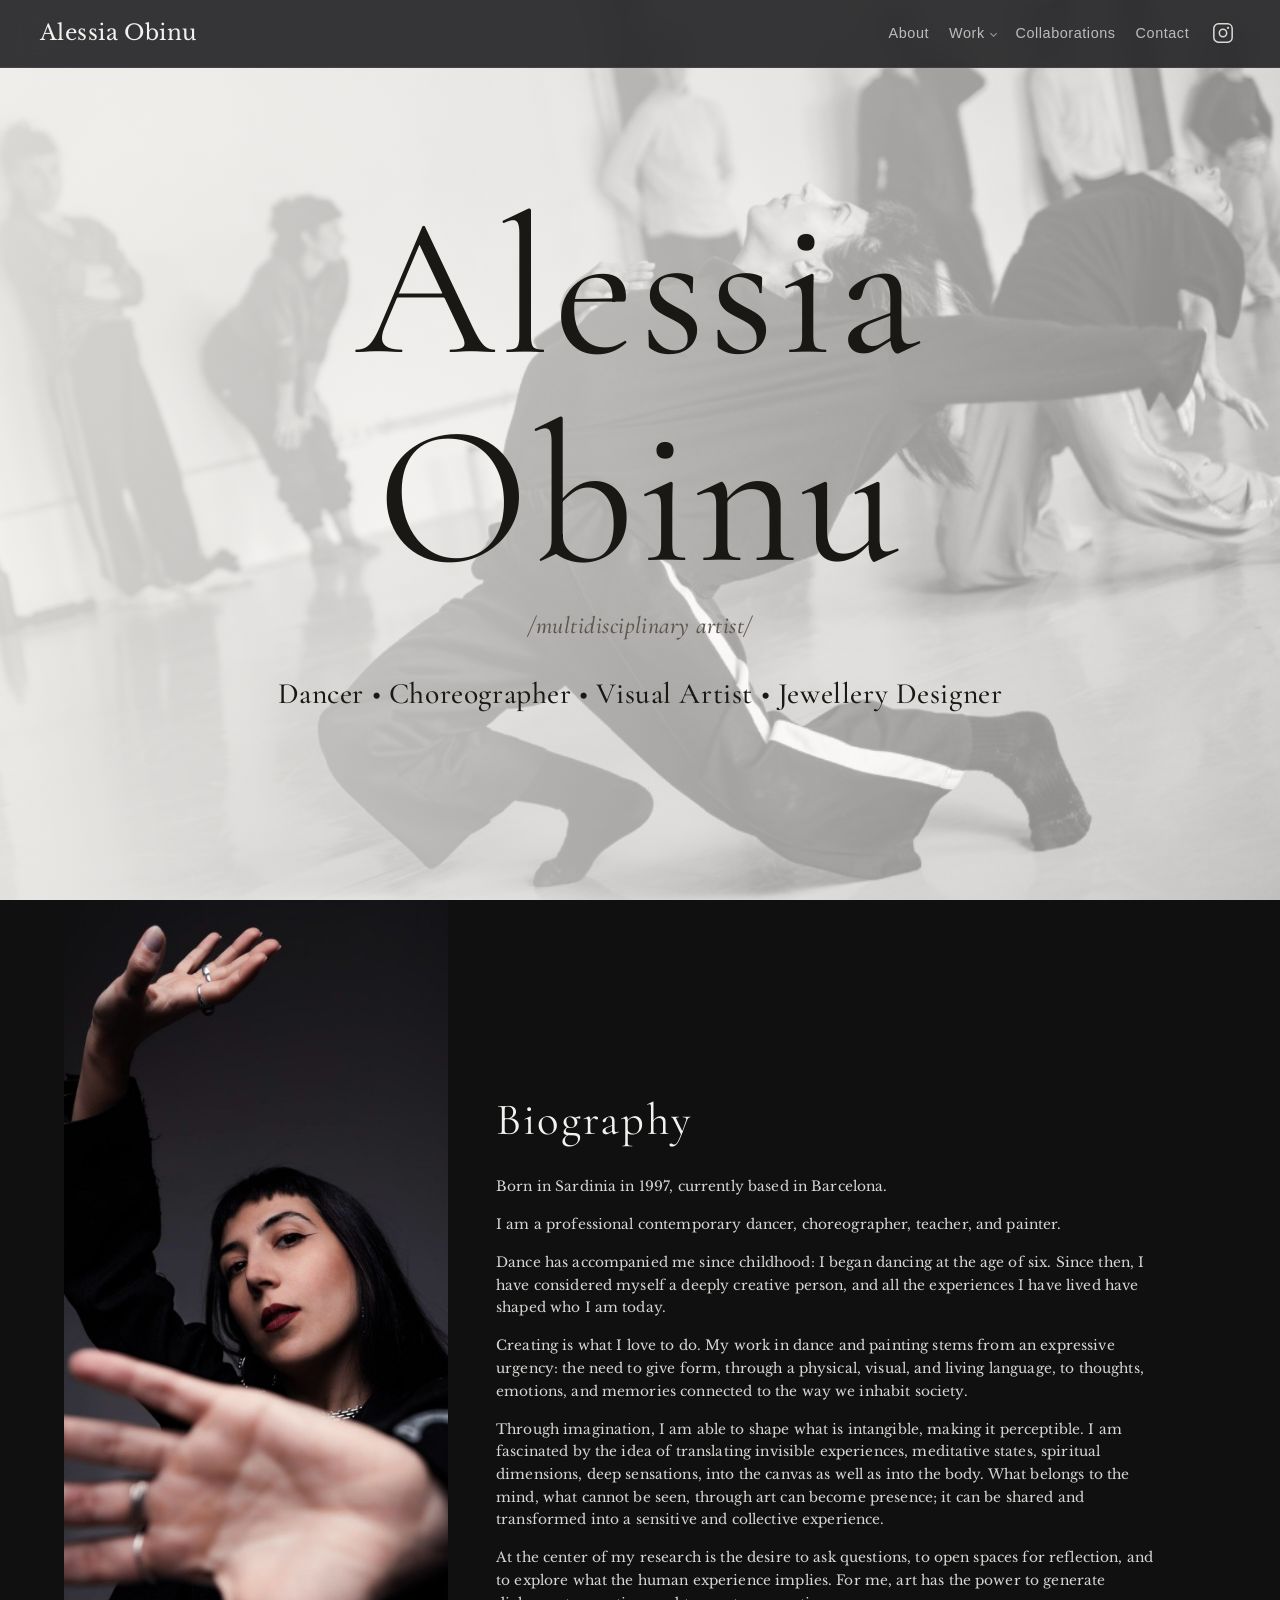
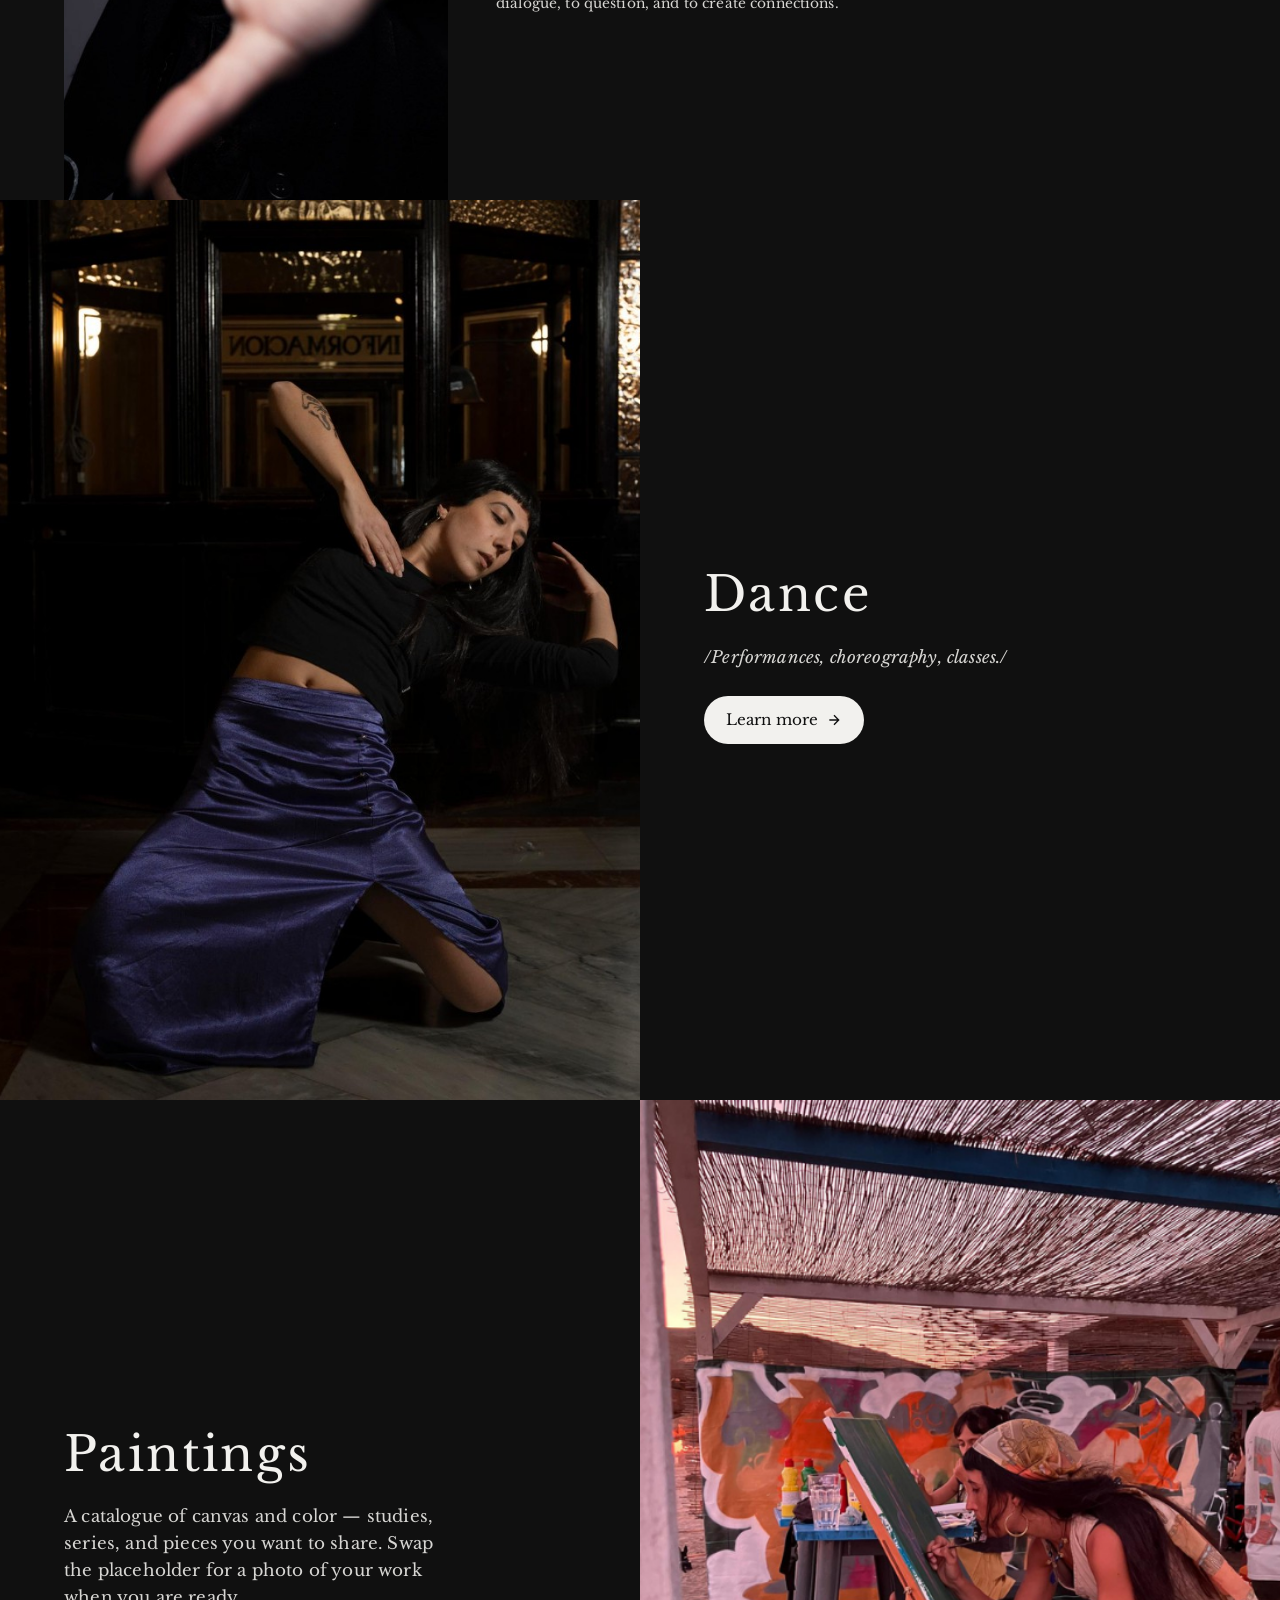
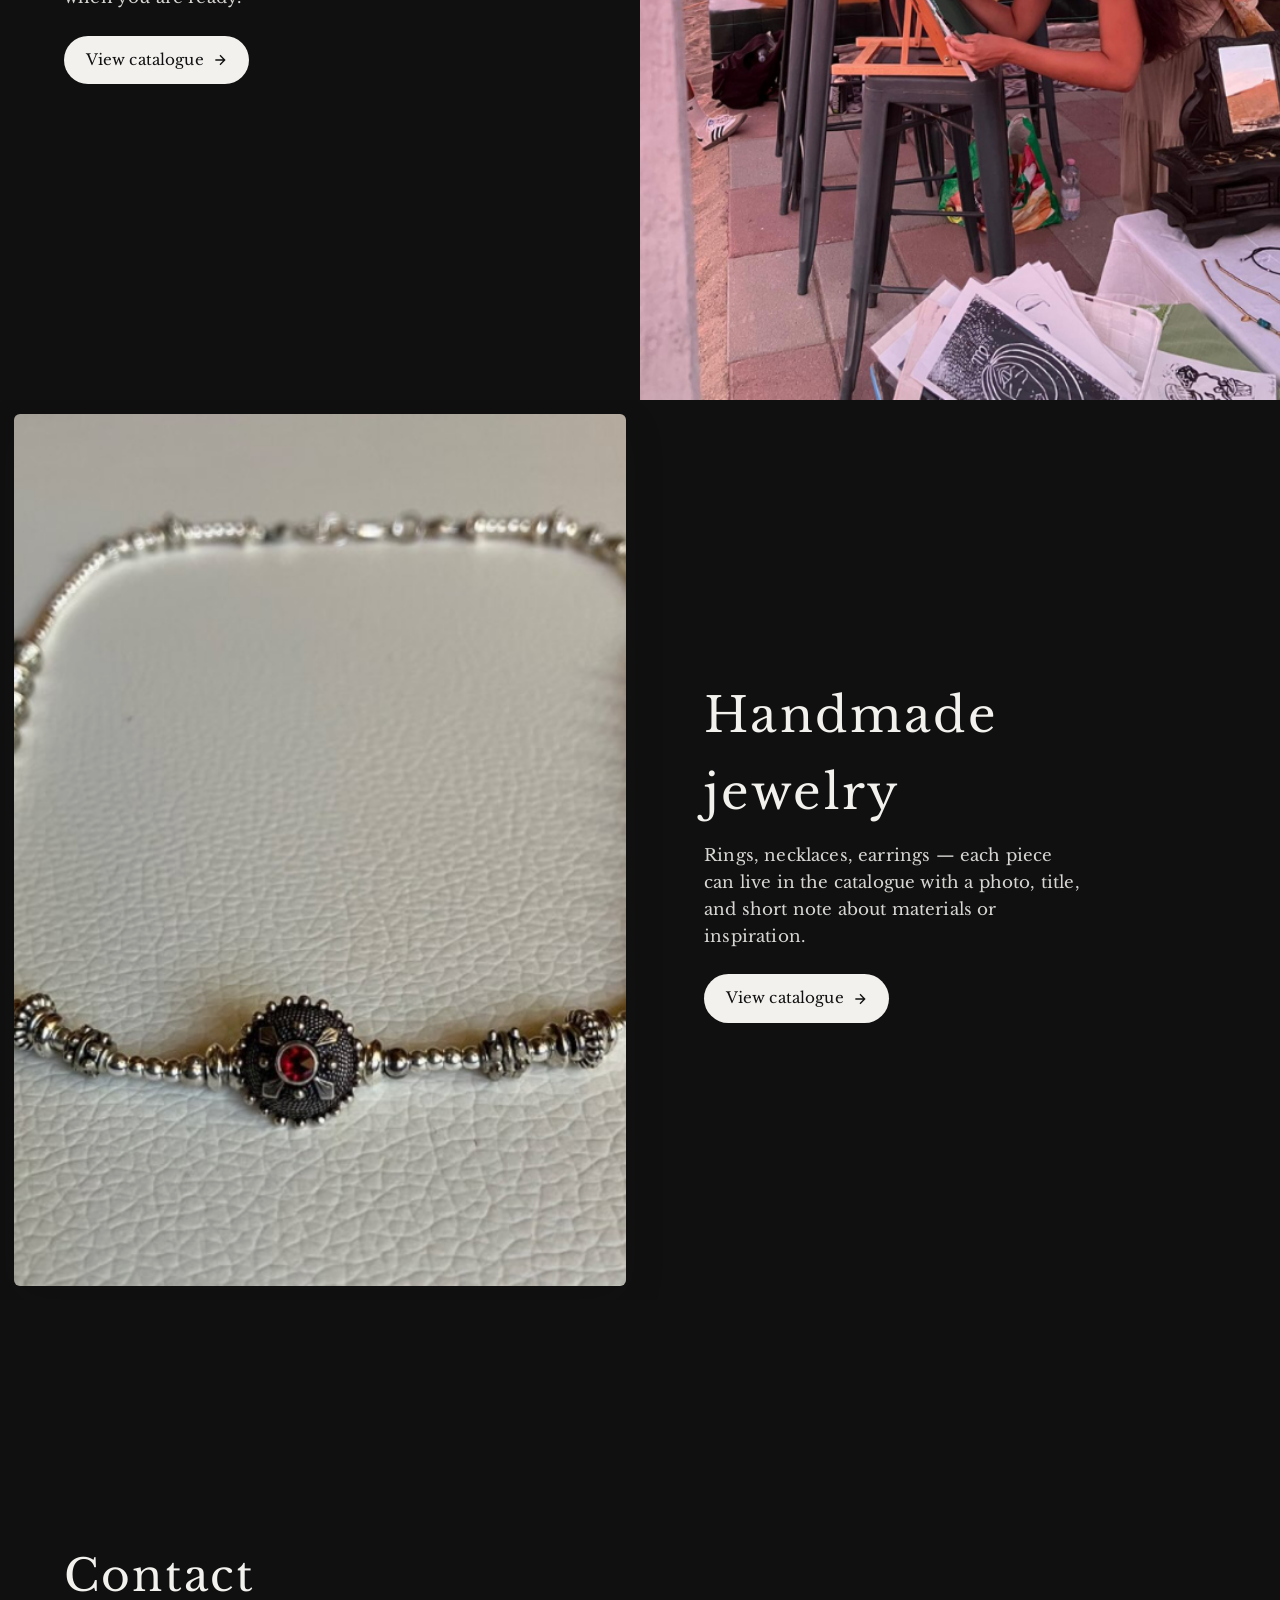
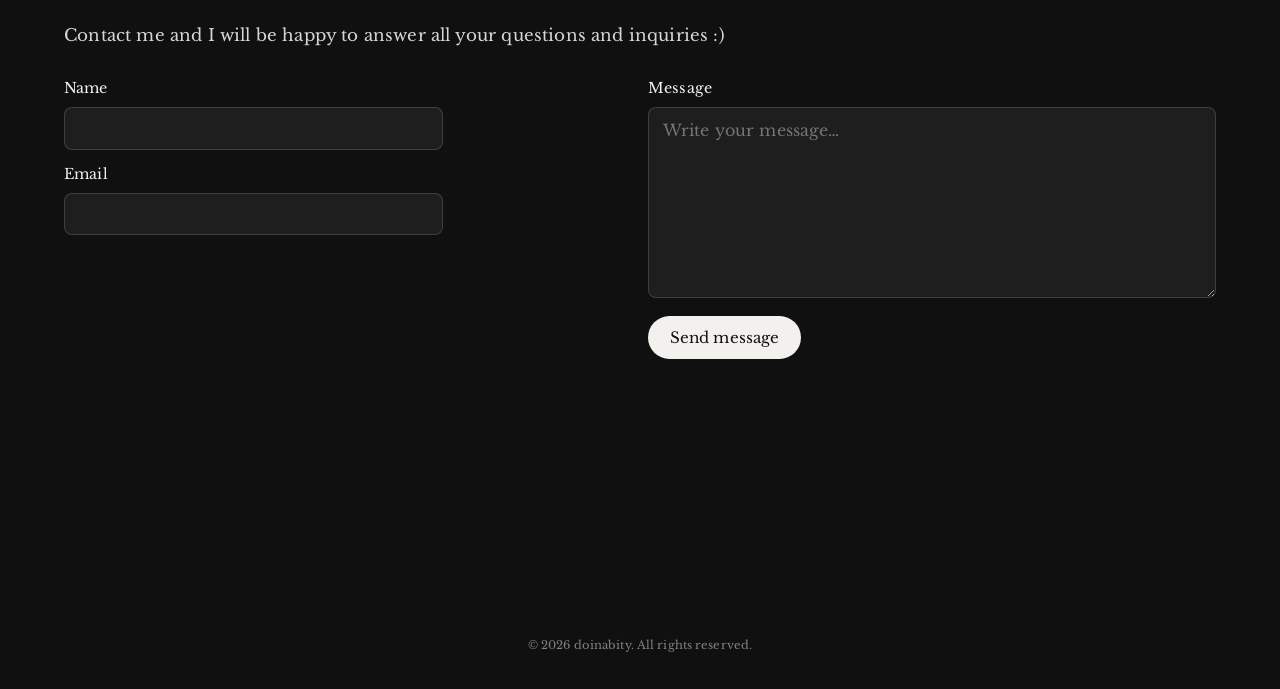
==== commit a10fdd08: "Polish mobile navigation, scrolling, layouts, and footer styling across the site. Mobile menu consol" ====
--- a/index.html
+++ b/index.html
@@ -17,17 +17,31 @@
       <a class="site-logo" href="index.html">Alessia Obinu</a>
       <div class="site-header__tools">
         <nav class="site-nav" aria-label="Primary">
-          <a href="about.html">About</a>
-          <details class="site-nav__dropdown">
-            <summary class="site-nav__dropdown-trigger">Work</summary>
-            <ul class="site-nav__menu" role="list">
+          <div class="site-nav__desktop">
+            <a href="about.html">About</a>
+            <details class="site-nav__dropdown">
+              <summary class="site-nav__dropdown-trigger">Work</summary>
+              <ul class="site-nav__menu" role="list">
+                <li><a href="dance2.html">Dance</a></li>
+                <li><a href="paintings.html">Paintings</a></li>
+                <li><a href="jewelry.html">Jewelry</a></li>
+              </ul>
+            </details>
+            <a href="collaborations.html">Collaborations</a>
+          </div>
+          <details class="site-nav__dropdown site-nav__dropdown--mobile">
+            <summary class="site-nav__dropdown-trigger">Menu</summary>
+            <ul class="site-nav__menu site-nav__menu--mobile" role="list">
+              <li><a href="about.html">About</a></li>
+              <li class="site-nav__menu-label" role="presentation">Work</li>
               <li><a href="dance2.html">Dance</a></li>
               <li><a href="paintings.html">Paintings</a></li>
               <li><a href="jewelry.html">Jewelry</a></li>
+              <li><a href="collaborations.html">Collaborations</a></li>
+              <li><a href="#contact">Contact</a></li>
             </ul>
           </details>
-          <a href="collaborations.html">Collaborations</a>
-          <a href="#contact">Contact</a>
+          <a class="site-nav__contact" href="#contact">Contact</a>
         </nav>
         <a
           class="site-header__instagram"
@@ -276,53 +290,20 @@
       })();
       (function () {
         if (!document.body.classList.contains("page-home")) return;
+        if (!window.matchMedia("(min-width: 769px)").matches) return;
 
         var sections = Array.prototype.slice.call(
           document.querySelectorAll(".hero--split, .home-biography, .work-block, .contact-section")
         );
         if (!sections.length) return;
 
-        var lock = false;
-        var lockMs = 900;
-
-        function scrollableParent(node) {
-          return node && node.closest(".home-biography__content, .contact-section__inner");
-        }
-
-        function canScrollDown(el) {
-          return el.scrollTop + el.clientHeight < el.scrollHeight - 2;
-        }
-
-        function canScrollUp(el) {
-          return el.scrollTop > 2;
-        }
-
         function sectionTop(el) {
           return window.scrollY + el.getBoundingClientRect().top;
         }
 
-        function currentIndex() {
-          var best = 0;
-          var bestDist = Infinity;
-          sections.forEach(function (el, i) {
-            var dist = Math.abs(el.getBoundingClientRect().top);
-            if (dist < bestDist) {
-              bestDist = dist;
-              best = i;
-            }
-          });
-          return best;
-        }
-
         function goTo(index) {
-          if (index < 0 || index >= sections.length || lock) return;
-          lock = true;
-          var top = sectionTop(sections[index]);
-          window.scrollTo({ top: top, behavior: "smooth" });
-          window.setTimeout(function () {
-            window.scrollTo({ top: top, behavior: "auto" });
-            lock = false;
-          }, lockMs);
+          if (index < 0 || index >= sections.length) return;
+          window.scrollTo({ top: sectionTop(sections[index]), behavior: "smooth" });
         }
 
         function goToHashTarget(el) {
@@ -350,34 +331,6 @@
             goToHashTarget(target);
           });
         });
-
-        window.addEventListener(
-          "wheel",
-          function (e) {
-            if (lock) {
-              e.preventDefault();
-              return;
-            }
-
-            if (Math.abs(e.deltaY) < 8) return;
-
-            var scrollEl = scrollableParent(e.target);
-            if (scrollEl) {
-              if (e.deltaY > 0 && canScrollDown(scrollEl)) return;
-              if (e.deltaY < 0 && canScrollUp(scrollEl)) return;
-            }
-
-            var i = currentIndex();
-            if (e.deltaY > 0 && i < sections.length - 1) {
-              e.preventDefault();
-              goTo(i + 1);
-            } else if (e.deltaY < 0 && i > 0) {
-              e.preventDefault();
-              goTo(i - 1);
-            }
-          },
-          { passive: false }
-        );
       })();
     </script>
   </body>
--- a/css/styles.css
+++ b/css/styles.css
@@ -361,6 +361,31 @@
   justify-content: flex-end;
 }
 
+.site-nav__desktop {
+  display: flex;
+  align-items: center;
+  gap: 1.25rem;
+}
+
+.site-nav__dropdown--mobile {
+  display: none;
+}
+
+.site-nav__menu-label {
+  margin: 0;
+  padding: 0.65rem 1.1rem 0.35rem;
+  font-family: var(--font-sans-site);
+  font-size: 0.72rem;
+  font-weight: 500;
+  letter-spacing: 0.08em;
+  text-transform: uppercase;
+  color: rgba(242, 241, 238, 0.45);
+}
+
+.site-nav__contact {
+  white-space: nowrap;
+}
+
 .site-header .site-nav a,
 .site-header .site-nav__dropdown-trigger,
 .site-header .site-nav__menu a {
@@ -476,6 +501,59 @@
   text-decoration: none;
 }
 
+@media (max-width: 768px) {
+  .site-header {
+    padding: 0.75rem clamp(0.75rem, 3vw, 1rem);
+    gap: 0.5rem;
+    flex-wrap: nowrap;
+  }
+
+  .site-header .site-logo {
+    font-size: clamp(1rem, 4.5vw, 1.2rem);
+    white-space: nowrap;
+    min-width: 0;
+    flex: 1 1 auto;
+    overflow: hidden;
+    text-overflow: ellipsis;
+  }
+
+  .site-header__tools {
+    flex: 0 1 auto;
+    min-width: 0;
+    gap: 0.35rem;
+    flex-wrap: nowrap;
+  }
+
+  .site-nav {
+    gap: 0.65rem;
+    flex-wrap: nowrap;
+  }
+
+  .site-nav__desktop {
+    display: none;
+  }
+
+  .site-nav__dropdown--mobile {
+    display: block;
+  }
+
+  .site-nav__dropdown--mobile .site-nav__menu {
+    left: auto;
+    right: 0;
+    transform: none;
+    min-width: 12.5rem;
+  }
+
+  .site-header .site-nav a,
+  .site-header .site-nav__dropdown-trigger {
+    font-size: 0.82rem;
+  }
+
+  .site-nav__contact {
+    display: none;
+  }
+}
+
 #about,
 #biography,
 #work,
@@ -628,11 +706,15 @@
 }
 
 @media (max-width: 768px) {
+  .about-page {
+    min-height: 0;
+  }
+
   .about-page .hero--split.about-page__hero--cols {
     grid-template-columns: 1fr;
-    grid-template-rows: minmax(28vh, 240px) minmax(0, 1fr);
-    min-height: calc(100dvh - var(--header-offset));
-    height: calc(100dvh - var(--header-offset));
+    grid-template-rows: auto auto;
+    min-height: 0;
+    height: auto;
   }
 
   .about-page .hero--split.about-page__hero--cols .hero__pane--quarter {
@@ -645,10 +727,48 @@
   .about-page .hero--split.about-page__hero--cols .hero__pane--main {
     min-height: 0;
     height: auto;
+    overflow: visible;
+    align-items: stretch;
+    justify-content: flex-start;
+    width: 100%;
+    padding-inline: clamp(1.5rem, 5vw, 3.5rem);
+    box-sizing: border-box;
   }
 
   .about-page .hero__inner--about-main.hero__inner--solo {
     transform: none;
+    width: 100%;
+    max-width: none;
+    margin-left: auto;
+    margin-right: auto;
+    padding: clamp(2rem, 5vw, 3.25rem) clamp(1.5rem, 4vw, 3rem);
+    box-sizing: border-box;
+  }
+
+  .about-page .about-page__hero-bio {
+    max-width: 42rem;
+    margin-left: auto;
+    margin-right: auto;
+    width: 100%;
+    text-align: left;
+  }
+
+  .about-page .about-page__hero-bio,
+  .about-page .about-page__hero-bio p {
+    font-family: var(--font-dance-baskerville);
+    font-weight: 400;
+    letter-spacing: 0.01em;
+  }
+
+  .about-page .about-page__hero-bio p {
+    margin: 0 0 1.1em;
+    font-size: clamp(0.86rem, 1.05vw, 0.94rem);
+    line-height: 1.65;
+    text-align: left;
+  }
+
+  .about-page .about-page__hero-bio p:last-child {
+    margin-bottom: 0;
   }
 }
 
@@ -692,14 +812,16 @@
   text-align: center;
 }
 
-.about-page .hero__inner--about-main.hero__inner--solo {
-  width: 100%;
-  max-width: none;
-  margin-left: 0;
-  margin-right: 0;
-  padding: clamp(1.25rem, 3vw, 2rem);
-  box-sizing: border-box;
-  transform: translateX(calc((0.125 - var(--about-image-ratio) / 2) * 100vw));
+@media (min-width: 769px) {
+  .about-page .hero__inner--about-main.hero__inner--solo {
+    width: 100%;
+    max-width: none;
+    margin-left: 0;
+    margin-right: 0;
+    padding: clamp(1.25rem, 3vw, 2rem);
+    box-sizing: border-box;
+    transform: translateX(calc((0.125 - var(--about-image-ratio) / 2) * 100vw));
+  }
 }
 
 .about-page .hero__inner--about-main .hero__intro {
@@ -903,7 +1025,7 @@
   flex-shrink: 0;
   overflow: hidden;
   scroll-snap-align: start;
-  scroll-snap-stop: always;
+  scroll-snap-stop: normal;
   scroll-margin: 0;
   box-sizing: border-box;
   border: none;
@@ -1086,16 +1208,96 @@
   justify-content: center;
 }
 
+@media (min-width: 769px) {
+  .page-home .home-biography__content,
+  .page-home .contact-section__inner {
+    overscroll-behavior: auto;
+  }
+
+  .page-dance2 .dance-role--overlay .dance-role__body {
+    overscroll-behavior: auto;
+  }
+}
+
 @media (max-width: 768px) {
+  html:has(body.page-home) {
+    scroll-snap-type: none;
+  }
+
   .page-home .hero--split,
-  .page-home .hero__pane--main {
+  .page-home .home-biography,
+  .page-home .work-block,
+  .page-home .contact-section {
+    height: auto;
+    max-height: none;
+    overflow: visible;
+    scroll-snap-align: none;
+    scroll-snap-stop: normal;
+  }
+
+  .page-home .hero--split {
+    min-height: 100dvh;
     height: 100dvh;
-    min-height: 100dvh;
+    margin-bottom: 0;
+  }
+
+  .page-home .hero--split .hero__pane--main {
+    min-height: 100%;
+    height: 100%;
+    padding-top: calc(var(--header-offset) + 1rem);
+    padding-bottom: clamp(2rem, 6vw, 3.25rem);
+    box-sizing: border-box;
+    justify-content: center;
+  }
+
+  .page-home .hero--split .hero__inner--solo {
+    padding-top: 0;
+  }
+
+  .page-home .home-biography {
+    min-height: 0;
+    margin-top: 0;
+    padding-top: 0;
   }
 
   .page-home .home-biography__grid {
-    grid-template-rows: minmax(0, 1fr) minmax(0, 1.35fr);
-    height: 100%;
+    grid-template-rows: auto auto;
+    height: auto;
+    overflow: visible;
+  }
+
+  .page-home .home-biography__portrait {
+    height: auto;
+    min-height: min(50vh, 28rem);
+    overflow: visible;
+  }
+
+  .page-home .home-biography__portrait img {
+    height: auto;
+    width: 100%;
+    aspect-ratio: 4 / 5;
+    object-fit: cover;
+  }
+
+  .page-home .home-biography__content {
+    overflow: visible;
+    overscroll-behavior: auto;
+  }
+
+  .page-home .contact-section__inner {
+    max-height: none;
+    overflow: visible;
+    overscroll-behavior: auto;
+  }
+
+  .page-home .work-block {
+    min-height: 0;
+  }
+
+  .page-home .work-block__visual,
+  .page-home .work-block--jewelry .work-block__visual {
+    height: auto;
+    min-height: 280px;
   }
 }
 
@@ -1461,12 +1663,41 @@
 }
 
 /* ——— Page footer ——— */
+.site-footer,
+.site-footer p {
+  color: rgba(242, 241, 238, 0.5);
+}
+
 .site-footer {
-  padding: 2rem var(--space);
+  padding: 1.5rem var(--space);
   text-align: center;
-  font-size: 0.875rem;
+  font-size: 0.72rem;
+  background: var(--bg);
+  border-top: none;
+}
+
+body.page-home .site-footer {
+  background: #101010;
+}
+
+body.page-about .site-footer,
+body.page-about .site-footer p {
   color: var(--ink-muted);
-  border-top: 1px solid var(--line);
+  background: var(--bg);
+}
+
+body.page-paintings .site-footer,
+body.page-jewelry .site-footer,
+body.page-collaborations .site-footer {
+  background: #101010;
+}
+
+body.page-dance .site-footer {
+  background: #e6e6e8;
+}
+
+body.page-dance2 .site-footer {
+  background: #3a322c;
 }
 
 /* ——— Catalogue pages ——— */
@@ -1579,13 +1810,6 @@
   max-width: var(--max);
   padding: calc(var(--header-offset) + clamp(2rem, 5vw, 3.5rem)) clamp(1.5rem, 5vw, 3.5rem)
     clamp(3rem, 6vw, 4.5rem);
-}
-
-body.page-paintings .site-footer,
-body.page-jewelry .site-footer {
-  border-top-color: rgba(255, 255, 255, 0.12);
-  color: rgba(242, 241, 238, 0.55);
-  background: #101010;
 }
 
 body.page-paintings .site-header .site-nav a[aria-current="page"],
@@ -1881,19 +2105,17 @@
 }
 
 body.page-collaborations .catalogue-main.collaborations-page {
+  width: 100%;
   max-width: var(--max);
+  margin-inline: auto;
   padding: calc(var(--header-offset) + clamp(2rem, 5vw, 3.5rem)) clamp(1.5rem, 5vw, 3.5rem)
     clamp(3rem, 6vw, 4.5rem);
-  min-height: calc(100dvh - var(--header-offset) - 6rem);
+  min-height: 100dvh;
+  min-height: 100svh;
   display: flex;
   align-items: center;
   justify-content: center;
-}
-
-body.page-collaborations .site-footer {
-  border-top-color: rgba(255, 255, 255, 0.12);
-  color: rgba(242, 241, 238, 0.55);
-  background: #101010;
+  box-sizing: border-box;
 }
 
 body.page-collaborations .site-header .site-nav a[aria-current="page"] {
@@ -1952,6 +2174,7 @@
   padding-top: var(--header-offset);
   padding-left: 0;
   padding-right: 0;
+  padding-bottom: 0;
 }
 
 .dance-section-bar {
@@ -2155,6 +2378,7 @@
 
 body.page-dance2 > main.dance-page {
   padding-top: 0;
+  padding-bottom: 0;
 }
 
 .page-dance2 .dance2-section-nav {
@@ -2239,7 +2463,7 @@
   flex-shrink: 0;
   overflow: hidden;
   scroll-snap-align: start;
-  scroll-snap-stop: always;
+  scroll-snap-stop: normal;
   scroll-margin: 0;
 }
 
@@ -2365,14 +2589,68 @@
   background: rgba(32, 27, 23, 0.94);
 }
 
+@media (max-width: 768px) {
+  html:has(body.page-dance2) {
+    scroll-snap-type: none;
+  }
+
+  .page-dance2 .dance-role-unit {
+    height: auto;
+    min-height: 0;
+    overflow: visible;
+    scroll-snap-align: none;
+    scroll-snap-stop: normal;
+  }
+
+  .page-dance2 .dance-role--overlay .dance-role__body {
+    overflow: visible;
+    overscroll-behavior: auto;
+    width: 100%;
+    max-width: 42rem;
+    margin-inline: auto;
+    padding: clamp(2rem, 5vw, 3.25rem) clamp(1.5rem, 4vw, 3rem);
+    text-align: left;
+    line-height: 1.65;
+    justify-content: flex-start;
+    box-sizing: border-box;
+  }
+
+  .page-dance2 .dance-role__body--credits > p:first-child {
+    margin-top: 0;
+  }
+
+  .page-dance2 .dance-role--overlay .dance-role__body p,
+  .page-dance2 #dancer .dance-role__body p {
+    font-family: var(--font-dance-baskerville);
+    font-weight: 400;
+    letter-spacing: 0.01em;
+    font-size: clamp(0.86rem, 1.05vw, 0.94rem);
+    line-height: 1.65;
+    margin: 0 0 1.1em;
+    text-align: left;
+    color: rgba(242, 241, 238, 0.88);
+  }
+
+  .page-dance2 .dance-role--overlay .dance-role__body p:last-child {
+    margin-bottom: 0;
+  }
+}
+
 @media (max-width: 700px) {
   .page-dance2 .dance-role--overlay .dance-role__split {
     flex-direction: column;
   }
 
   .page-dance2 .dance-role--overlay .dance-role__figure {
-    flex: 1;
+    flex: none;
     width: 100%;
+    min-height: min(55vh, 28rem);
+    height: auto;
+  }
+
+  .page-dance2 .dance-role--overlay .dance-role__figure img {
+    height: auto;
+    min-height: min(55vh, 28rem);
   }
 
   .page-dance2 .dance-role--overlay .dance-role__body {
@@ -2384,10 +2662,4 @@
   .page-dance2 .dance-role__split--panel-left .dance-role__body {
     order: 2;
   }
-
-  .page-dance2 #dancer .dance-role__body p {
-    font-size: 0.76rem;
-    line-height: 1.45;
-    margin-bottom: 0.62em;
-  }
-}
+}
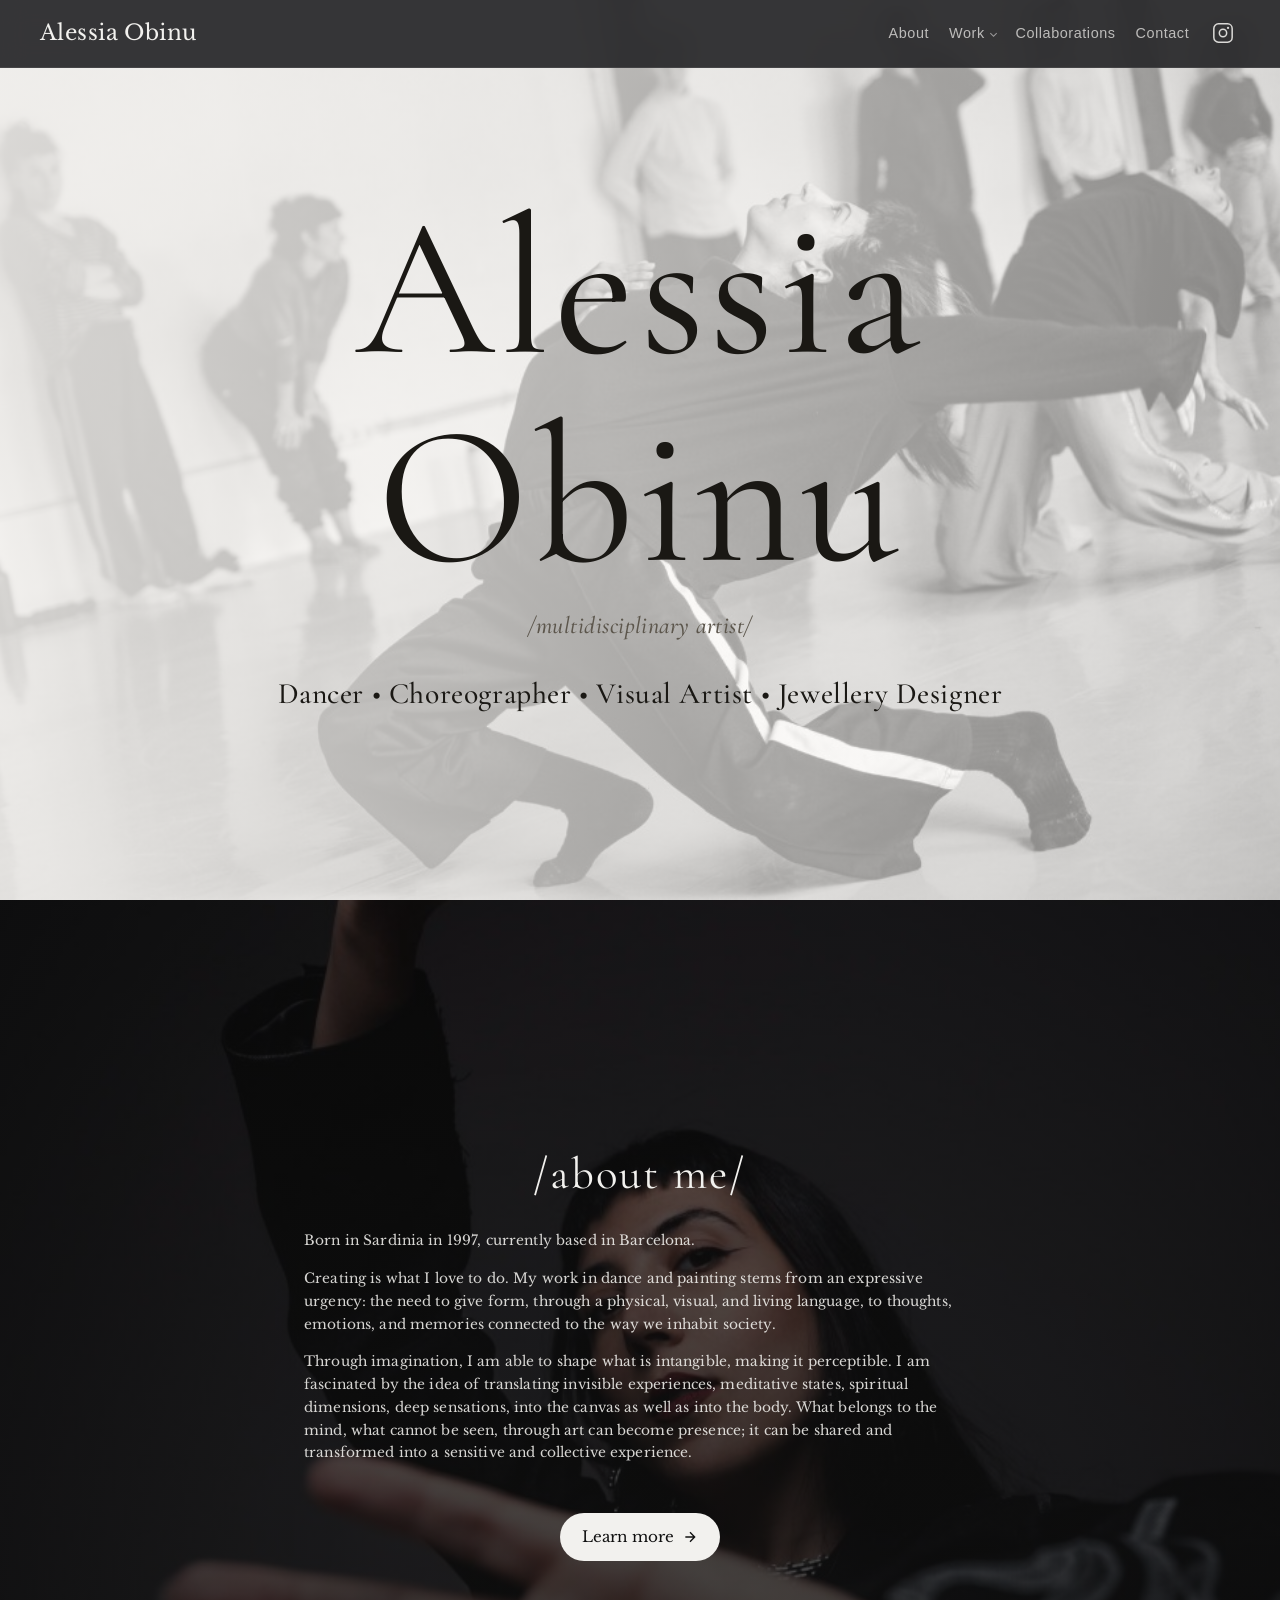
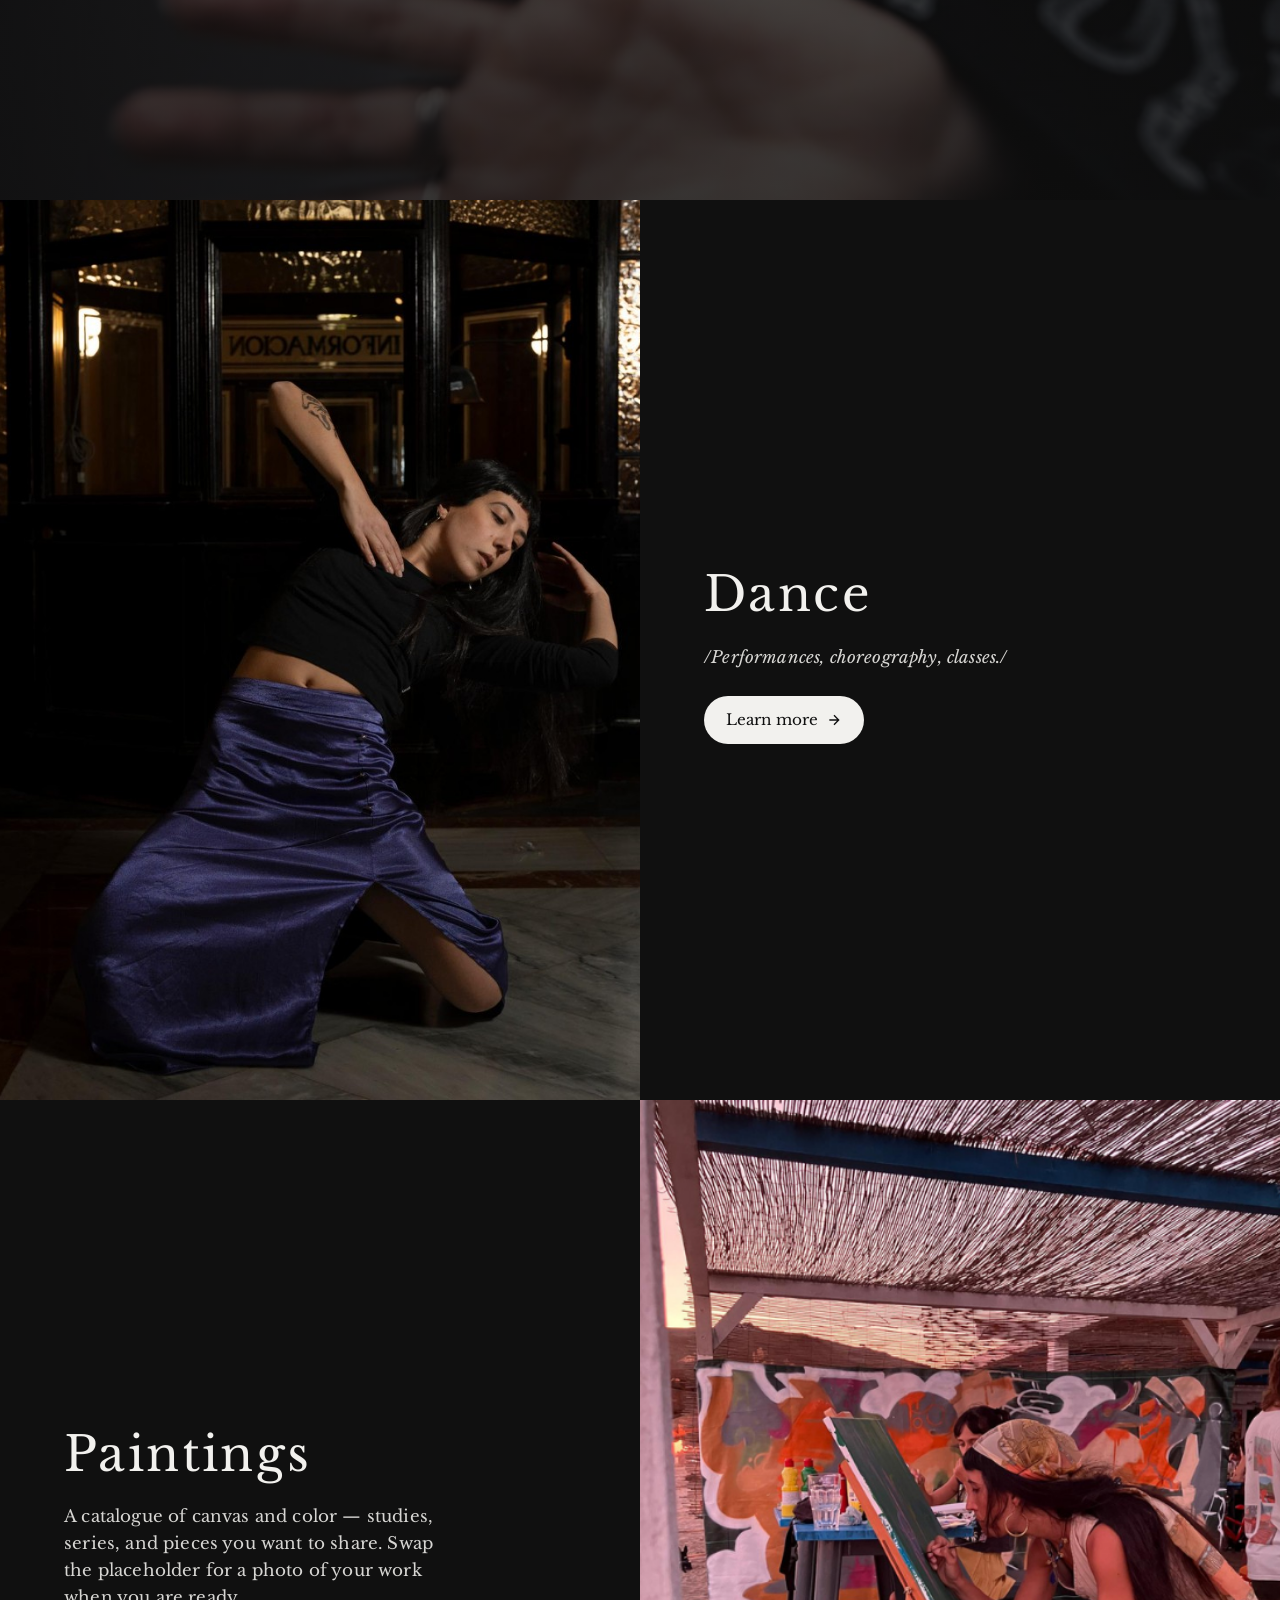
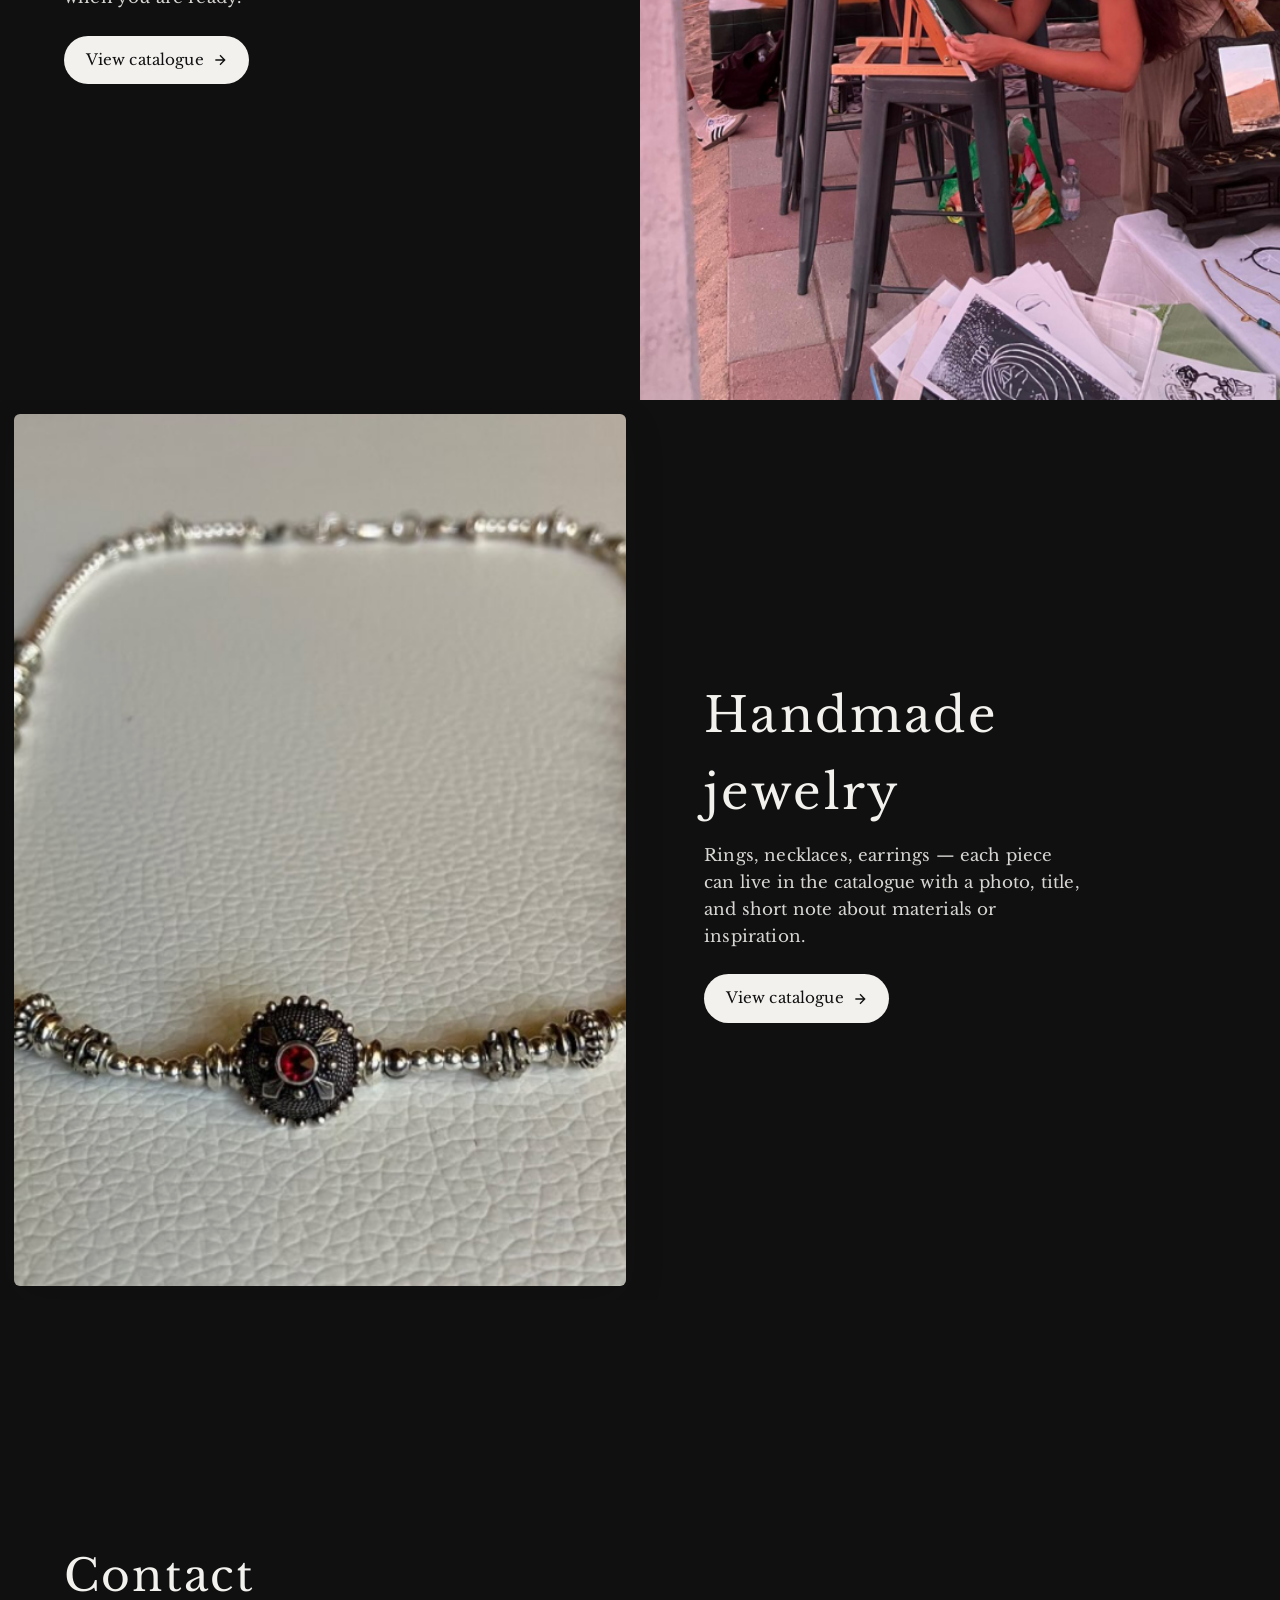
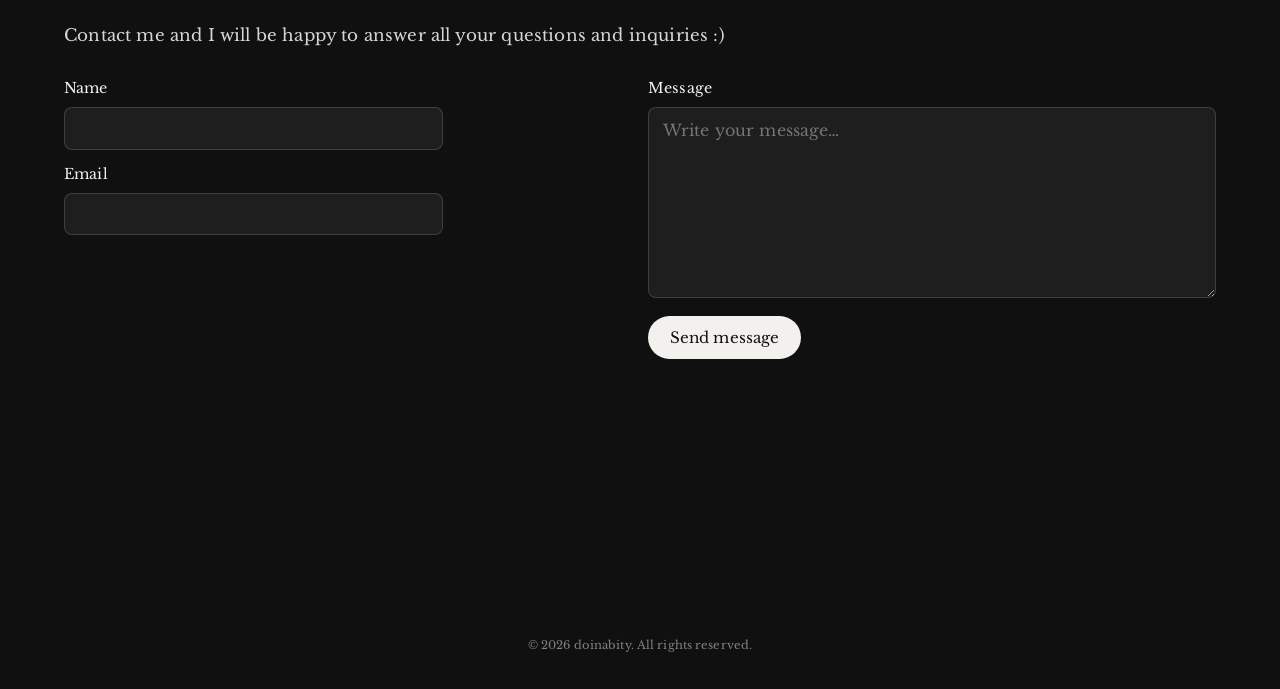
==== commit 0a9b682a: "Refresh home biography, about page theme, and paintings layout. Align the about and paintings pages " ====
--- a/index.html
+++ b/index.html
@@ -10,7 +10,7 @@
       href="https://fonts.googleapis.com/css2?family=Cormorant+Garamond:ital,wght@0,500;0,600;1,500&family=Libre+Baskerville:ital,wght@0,400;0,700;1,400&display=swap"
       rel="stylesheet"
     />
-    <link rel="stylesheet" href="css/styles.css" />
+    <link rel="stylesheet" href="css/styles.css?v=a10fdd0" />
   </head>
   <body class="page-home">
     <header class="site-header">
@@ -88,15 +88,10 @@
             />
           </div>
           <div class="home-biography__content">
-            <h2 id="biography-heading" class="home-biography__title">Biography</h2>
+            <h2 id="biography-heading" class="home-biography__title">/about me/</h2>
             <div class="home-biography__text">
+
               <p>Born in Sardinia in 1997, currently based in Barcelona.</p>
-              <p>I am a professional contemporary dancer, choreographer, teacher, and painter.</p>
-              <p>
-                Dance has accompanied me since childhood: I began dancing at the age of six. Since then, I have
-                considered myself a deeply creative person, and all the experiences I have lived have shaped who I am
-                today.
-              </p>
               <p>
                 Creating is what I love to do. My work in dance and painting stems from an expressive urgency: the need
                 to give form, through a physical, visual, and living language, to thoughts, emotions, and memories
@@ -109,12 +104,13 @@
                 through art can become presence; it can be shared and transformed into a sensitive and collective
                 experience.
               </p>
-              <p>
-                At the center of my research is the desire to ask questions, to open spaces for reflection, and to
-                explore what the human experience implies. For me, art has the power to generate dialogue, to question,
-                and to create connections.
-              </p>
-            </div>
+            </div>
+            <a class="btn" href="about.html">
+              Learn more
+              <svg viewBox="0 0 24 24" fill="none" stroke="currentColor" stroke-width="2" aria-hidden="true">
+                <path d="M5 12h14M12 5l7 7-7 7" />
+              </svg>
+            </a>
           </div>
         </div>
       </section>
--- a/css/styles.css
+++ b/css/styles.css
@@ -664,6 +664,11 @@
 }
 
 /* About page only: ¼ portrait (left) + ¾ existing hero photo + text (right) */
+body.page-about {
+  background: #101010;
+  color: #f2f1ee;
+}
+
 .about-page {
   min-height: calc(100dvh - var(--header-offset));
 }
@@ -699,9 +704,9 @@
 .about-page .hero--split.about-page__hero--cols .hero__pane--main::before {
   background: linear-gradient(
     105deg,
-    rgba(250, 248, 245, 0.93) 0%,
-    rgba(250, 248, 245, 0.9) 50%,
-    rgba(250, 248, 245, 0.88) 100%
+    rgba(16, 16, 16, 0.92) 0%,
+    rgba(16, 16, 16, 0.86) 50%,
+    rgba(16, 16, 16, 0.9) 100%
   );
 }
 
@@ -720,8 +725,9 @@
   .about-page .hero--split.about-page__hero--cols .hero__pane--quarter {
     min-height: 28vh;
     height: auto;
+    background-color: #101010;
     background-size: auto 200%;
-    background-position: center top;
+    background-position: center 22%;
   }
 
   .about-page .hero--split.about-page__hero--cols .hero__pane--main {
@@ -733,6 +739,12 @@
     width: 100%;
     padding-inline: clamp(1.5rem, 5vw, 3.5rem);
     box-sizing: border-box;
+    background-image: none;
+    background-color: #101010;
+  }
+
+  .about-page .hero--split.about-page__hero--cols .hero__pane--main::before {
+    display: none;
   }
 
   .about-page .hero__inner--about-main.hero__inner--solo {
@@ -839,18 +851,21 @@
 .about-page .hero__inner--about-main .hero__intro h1 {
   font-size: clamp(2.25rem, 4vw, 3.25rem);
   font-weight: 400;
+  color: #f2f1ee;
 }
 
 .about-page .hero__inner--about-main .hero__intro .hero__tagline--solo {
   margin-top: 0.35em;
   font-size: clamp(1rem, 1.5vw, 1.2rem);
   font-weight: 500;
+  color: rgba(242, 241, 238, 0.88);
 }
 
 .about-page .hero__inner--about-main .hero__intro .hero__roles {
   margin-top: 0.85rem;
   font-size: clamp(0.95rem, 1.6vw, 1.25rem);
   font-weight: 500;
+  color: rgba(242, 241, 238, 0.88);
 }
 
 .about-page .about-page__hero-bio {
@@ -870,7 +885,7 @@
   margin: 0 0 1.1em;
   font-size: clamp(0.86rem, 1.05vw, 0.94rem);
   line-height: 1.65;
-  color: var(--ink);
+  color: rgba(242, 241, 238, 0.88);
 }
 
 .about-page .about-page__hero-bio p:last-child {
@@ -1046,41 +1061,71 @@
   flex-direction: column;
   border-top: none;
   background: #101010;
-  padding-inline: clamp(1.5rem, 5vw, 3.5rem);
+  padding-inline: 0;
   box-sizing: border-box;
+  overflow: hidden;
 }
 
 .page-home .home-biography__grid {
+  position: relative;
+  display: grid;
+  grid-template-columns: 1fr;
+  grid-template-rows: 1fr;
   flex: 1;
   min-height: 0;
   height: 100%;
   overflow: hidden;
   width: 100%;
-  max-width: var(--max);
-  margin-inline: auto;
+  max-width: none;
+  margin-inline: 0;
+}
+
+.page-home .home-biography__grid::before {
+  content: "";
+  grid-area: 1 / 1;
+  z-index: 1;
+  background: linear-gradient(
+    180deg,
+    rgba(16, 16, 16, 0.55) 0%,
+    rgba(16, 16, 16, 0.72) 45%,
+    rgba(16, 16, 16, 0.82) 100%
+  );
+  pointer-events: none;
 }
 
 .page-home .home-biography__portrait {
+  grid-area: 1 / 1;
   min-height: 0;
   height: 100%;
+  width: 100%;
   overflow: hidden;
   background: #101010;
+  display: flex;
+  align-items: center;
+  justify-content: center;
 }
 
 .page-home .home-biography__portrait img {
+  width: 100%;
   height: 100%;
   min-height: 0;
+  object-fit: cover;
+  object-position: center 35%;
 }
 
 .page-home .home-biography__content {
+  grid-area: 1 / 1;
+  position: relative;
+  z-index: 2;
   display: flex;
   flex-direction: column;
   justify-content: center;
+  align-items: center;
   overflow-y: auto;
   min-height: 0;
   overscroll-behavior: contain;
   -webkit-overflow-scrolling: touch;
-  padding: clamp(2rem, 5vw, 3.25rem) clamp(1.5rem, 4vw, 3rem);
+  padding: clamp(2rem, 5vw, 3.25rem) clamp(1.5rem, 5vw, 3.5rem);
   box-sizing: border-box;
 }
 
@@ -1096,6 +1141,9 @@
   font-size: clamp(1.9rem, 4vw, 2.8rem);
   font-weight: 400;
   letter-spacing: 0.05em;
+  width: 100%;
+  max-width: 42rem;
+  text-align: center;
 }
 
 .page-home .home-biography__text,
@@ -1109,6 +1157,18 @@
   color: rgba(242, 241, 238, 0.88);
   font-size: clamp(0.86rem, 1.05vw, 0.94rem);
   line-height: 1.65;
+}
+
+.page-home .home-biography .btn {
+  color: #101010;
+  background: #f2f1ee;
+  margin-top: clamp(2.25rem, 5vw, 3rem);
+  align-self: center;
+}
+
+.page-home .home-biography .btn:hover {
+  background: var(--accent-soft);
+  color: #101010;
 }
 
 .page-home .work-block {
@@ -1261,27 +1321,27 @@
   }
 
   .page-home .home-biography__grid {
-    grid-template-rows: auto auto;
+    min-height: 100dvh;
     height: auto;
     overflow: visible;
   }
 
   .page-home .home-biography__portrait {
-    height: auto;
-    min-height: min(50vh, 28rem);
-    overflow: visible;
-  }
-
+    min-height: 100%;
+  }
+
+  .page-home .home-biography__portrait,
   .page-home .home-biography__portrait img {
-    height: auto;
     width: 100%;
-    aspect-ratio: 4 / 5;
-    object-fit: cover;
+    height: 100%;
+    margin-left: 0;
   }
 
   .page-home .home-biography__content {
     overflow: visible;
     overscroll-behavior: auto;
+    min-height: 100dvh;
+    justify-content: center;
   }
 
   .page-home .contact-section__inner {
@@ -1682,8 +1742,8 @@
 
 body.page-about .site-footer,
 body.page-about .site-footer p {
-  color: var(--ink-muted);
-  background: var(--bg);
+  color: rgba(242, 241, 238, 0.5);
+  background: #101010;
 }
 
 body.page-paintings .site-footer,
@@ -1805,19 +1865,205 @@
   min-height: 100dvh;
 }
 
-body.page-paintings .catalogue-main.paintings-page,
+body.page-paintings .catalogue-main.paintings-page {
+  max-width: none;
+  padding: 0;
+}
+
 body.page-jewelry .catalogue-main.jewelry-page {
   max-width: var(--max);
   padding: calc(var(--header-offset) + clamp(2rem, 5vw, 3.5rem)) clamp(1.5rem, 5vw, 3.5rem)
     clamp(3rem, 6vw, 4.5rem);
 }
 
-body.page-paintings .site-header .site-nav a[aria-current="page"],
-body.page-jewelry .site-header .site-nav a[aria-current="page"] {
-  color: #faf8f5;
-}
-
-.paintings-page__intro-section,
+.paintings-section-nav,
+.page-dance2 .dance2-section-nav {
+  position: fixed;
+  top: var(--header-offset);
+  left: 0;
+  right: 0;
+  z-index: 99;
+  display: flex;
+  justify-content: center;
+  align-items: center;
+  flex-wrap: wrap;
+  gap: clamp(0.75rem, 3vw, 2rem);
+  padding: 0.65rem var(--space);
+  background: transparent;
+  border-bottom: none;
+}
+
+.paintings-section-nav__link,
+.page-dance2 .dance2-section-nav__link {
+  font-family: var(--font-dance-baskerville);
+  font-size: clamp(1rem, 2.2vw, 1.2rem);
+  font-style: italic;
+  font-weight: 400;
+  letter-spacing: 0.06em;
+  color: rgba(242, 241, 238, 0.5);
+  text-decoration: none;
+  text-shadow: 0 1px 10px rgba(0, 0, 0, 0.55);
+  transition: color 0.2s;
+}
+
+.paintings-section-nav__link:hover,
+.page-dance2 .dance2-section-nav__link:hover {
+  color: rgba(242, 241, 238, 0.82);
+  text-decoration: none;
+}
+
+.paintings-section-nav__link[aria-current="true"],
+.page-dance2 .dance2-section-nav__link[aria-current="true"] {
+  color: rgba(242, 241, 238, 0.95);
+}
+
+body.page-paintings #intro,
+body.page-paintings #paintings {
+  scroll-margin-top: 0;
+}
+
+@media (min-width: 769px) {
+  html:has(body.page-paintings) {
+    scroll-snap-type: y mandatory;
+    scroll-padding-top: 0;
+  }
+}
+
+body.page-paintings .paintings-page__intro-portrait {
+  background-color: #101010;
+  background-image: url("../images/paitings-ale.jpeg");
+  background-repeat: no-repeat;
+}
+
+@media (min-width: 769px) {
+  body.page-paintings .paintings-page__intro-section {
+    --paintings-intro-image-ratio: 0.35;
+    width: 100%;
+    max-width: none;
+    margin-inline: 0;
+    min-height: 100dvh;
+    height: 100dvh;
+    max-height: 100dvh;
+    display: grid;
+    grid-template-columns: minmax(0, calc(var(--paintings-intro-image-ratio) * 100%)) minmax(0, 1fr);
+    align-items: stretch;
+    padding: calc(var(--header-offset) + 3.25rem) 0 0;
+    box-sizing: border-box;
+    overflow: hidden;
+    scroll-snap-align: start;
+    scroll-snap-stop: normal;
+    flex-shrink: 0;
+    background: #101010;
+  }
+
+  body.page-paintings .paintings-page__intro-portrait {
+    min-height: 100%;
+    height: 100%;
+    background-size: cover;
+    background-position: center top;
+  }
+
+  body.page-paintings .paintings-page__intro-body {
+    display: flex;
+    align-items: center;
+    min-height: 0;
+    height: 100%;
+    overflow: hidden;
+    padding: 0 clamp(1.5rem, 5vw, 3.5rem) clamp(2rem, 4vw, 3rem);
+    box-sizing: border-box;
+  }
+}
+
+body.page-paintings .paintings-page__intro {
+  width: 100%;
+  max-width: 42rem;
+  max-height: 100%;
+  margin: 0;
+  overflow-y: auto;
+  overscroll-behavior: auto;
+  -webkit-overflow-scrolling: touch;
+}
+
+body.page-paintings .paintings-page__gallery-section {
+  width: 100%;
+  min-height: 100dvh;
+  height: 100dvh;
+  max-height: 100dvh;
+  display: flex;
+  flex-direction: column;
+  justify-content: center;
+  margin-top: 0;
+  padding: calc(var(--header-offset) + 3.25rem) clamp(1.5rem, 5vw, 3.5rem) clamp(2rem, 4vw, 3rem);
+  box-sizing: border-box;
+  overflow: hidden;
+  scroll-snap-align: start;
+  scroll-snap-stop: normal;
+  flex-shrink: 0;
+  border-top: none;
+  background: #101010;
+}
+
+body.page-paintings .paintings-page__heading {
+  flex-shrink: 0;
+}
+
+body.page-paintings .paintings-gallery {
+  flex: 0 1 auto;
+  width: 100%;
+  max-height: 100%;
+  min-height: 0;
+  overflow-y: auto;
+  overscroll-behavior: auto;
+  -webkit-overflow-scrolling: touch;
+  align-content: center;
+  margin-block: auto;
+}
+
+@media (max-width: 768px) {
+  html:has(body.page-paintings) {
+    scroll-snap-type: none;
+  }
+
+  body.page-paintings .paintings-page__intro-section {
+    grid-template-columns: 1fr;
+    grid-template-rows: auto auto;
+    height: auto;
+    max-height: none;
+    min-height: 100dvh;
+    overflow: visible;
+    scroll-snap-align: none;
+    padding: calc(var(--header-offset) + 3.25rem) 0 0;
+    background: #101010;
+  }
+
+  body.page-paintings .paintings-page__intro-portrait {
+    min-height: 28vh;
+    height: auto;
+    background-size: auto 200%;
+    background-position: center top;
+  }
+
+  body.page-paintings .paintings-page__intro-body {
+    height: auto;
+    overflow: visible;
+    padding: clamp(2rem, 5vw, 3.25rem) clamp(1.5rem, 5vw, 3.5rem);
+  }
+
+  body.page-paintings .paintings-page__gallery-section {
+    height: auto;
+    max-height: none;
+    min-height: 100dvh;
+    overflow: visible;
+    scroll-snap-align: none;
+  }
+
+  body.page-paintings .paintings-page__intro,
+  body.page-paintings .paintings-gallery {
+    max-height: none;
+    overflow: visible;
+  }
+}
+
 .jewelry-page__intro-section {
   max-width: 42rem;
   margin-inline: auto;
@@ -1843,7 +2089,11 @@
   margin-bottom: 0;
 }
 
-.paintings-page__gallery-section,
+body.page-paintings .site-header .site-nav a[aria-current="page"],
+body.page-jewelry .site-header .site-nav a[aria-current="page"] {
+  color: #faf8f5;
+}
+
 .jewelry-page__gallery-section {
   margin-top: clamp(2.75rem, 6vw, 4rem);
   padding-top: clamp(2.5rem, 5vw, 3.25rem);
@@ -2381,43 +2631,6 @@
   padding-bottom: 0;
 }
 
-.page-dance2 .dance2-section-nav {
-  position: fixed;
-  top: var(--header-offset);
-  left: 0;
-  right: 0;
-  z-index: 99;
-  display: flex;
-  justify-content: center;
-  align-items: center;
-  flex-wrap: wrap;
-  gap: clamp(0.75rem, 3vw, 2rem);
-  padding: 0.65rem var(--space);
-  background: transparent;
-  border-bottom: none;
-}
-
-.page-dance2 .dance2-section-nav__link {
-  font-family: var(--font-dance-baskerville);
-  font-size: clamp(1rem, 2.2vw, 1.2rem);
-  font-style: italic;
-  font-weight: 400;
-  letter-spacing: 0.06em;
-  color: rgba(242, 241, 238, 0.5);
-  text-decoration: none;
-  text-shadow: 0 1px 10px rgba(0, 0, 0, 0.55);
-  transition: color 0.2s;
-}
-
-.page-dance2 .dance2-section-nav__link:hover {
-  color: rgba(242, 241, 238, 0.82);
-  text-decoration: none;
-}
-
-.page-dance2 .dance2-section-nav__link[aria-current="true"] {
-  color: rgba(242, 241, 238, 0.95);
-}
-
 /* Dancer: marble studio greys with soft violet shadow */
 .page-dance2 .dance-role-unit--dancer {
   background: #b8b3b0;
